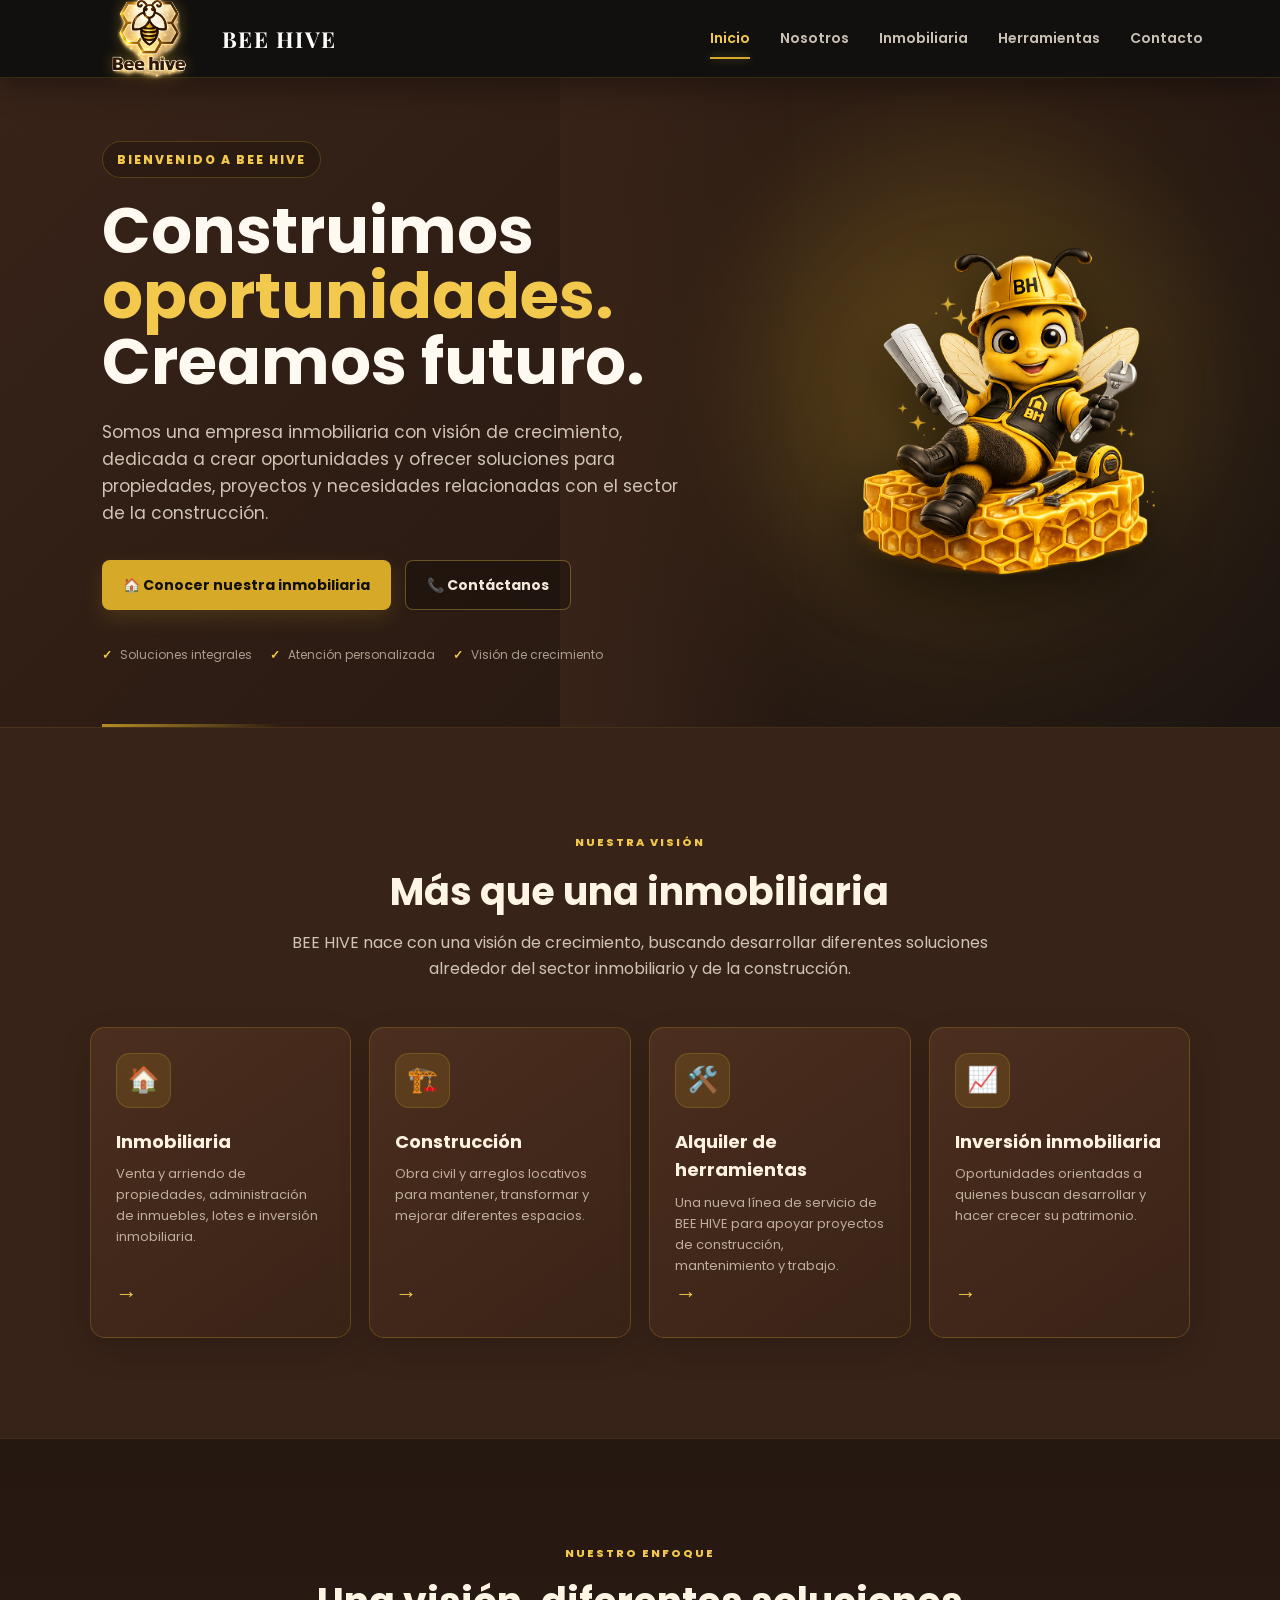
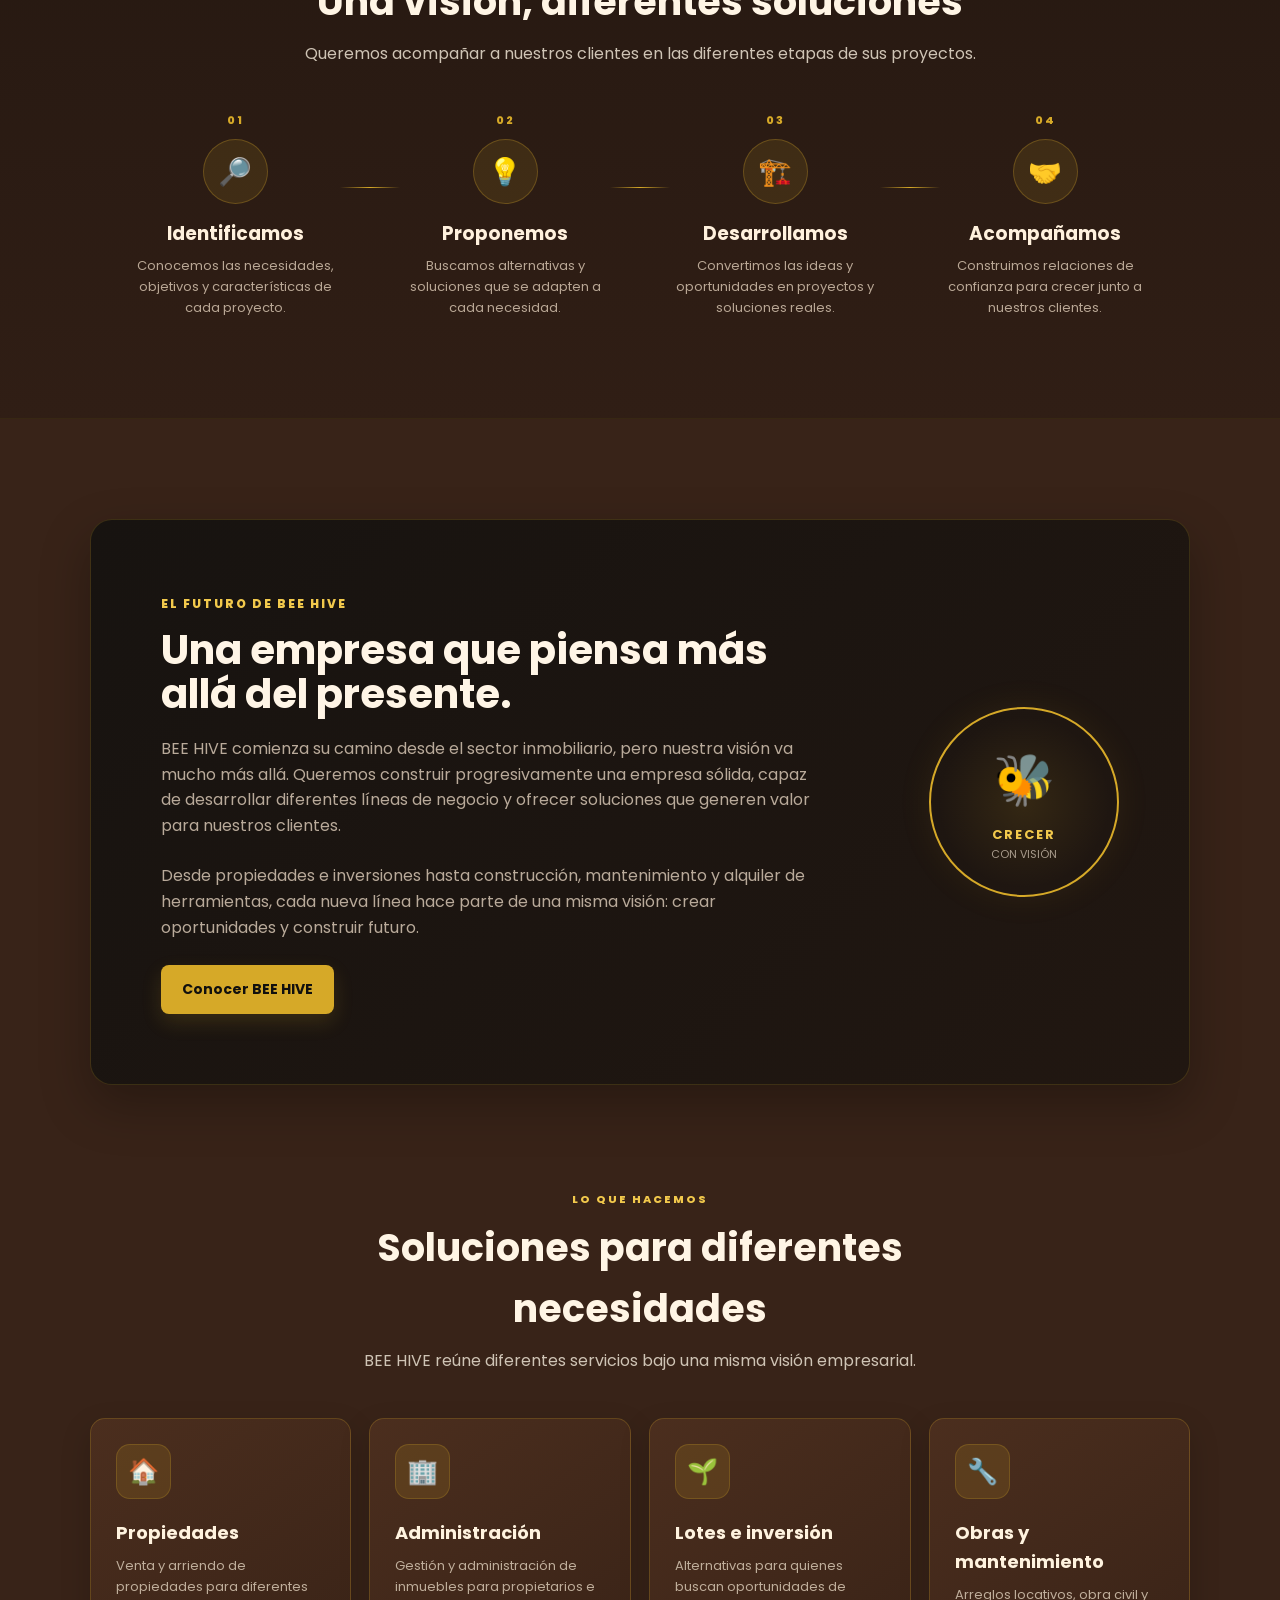
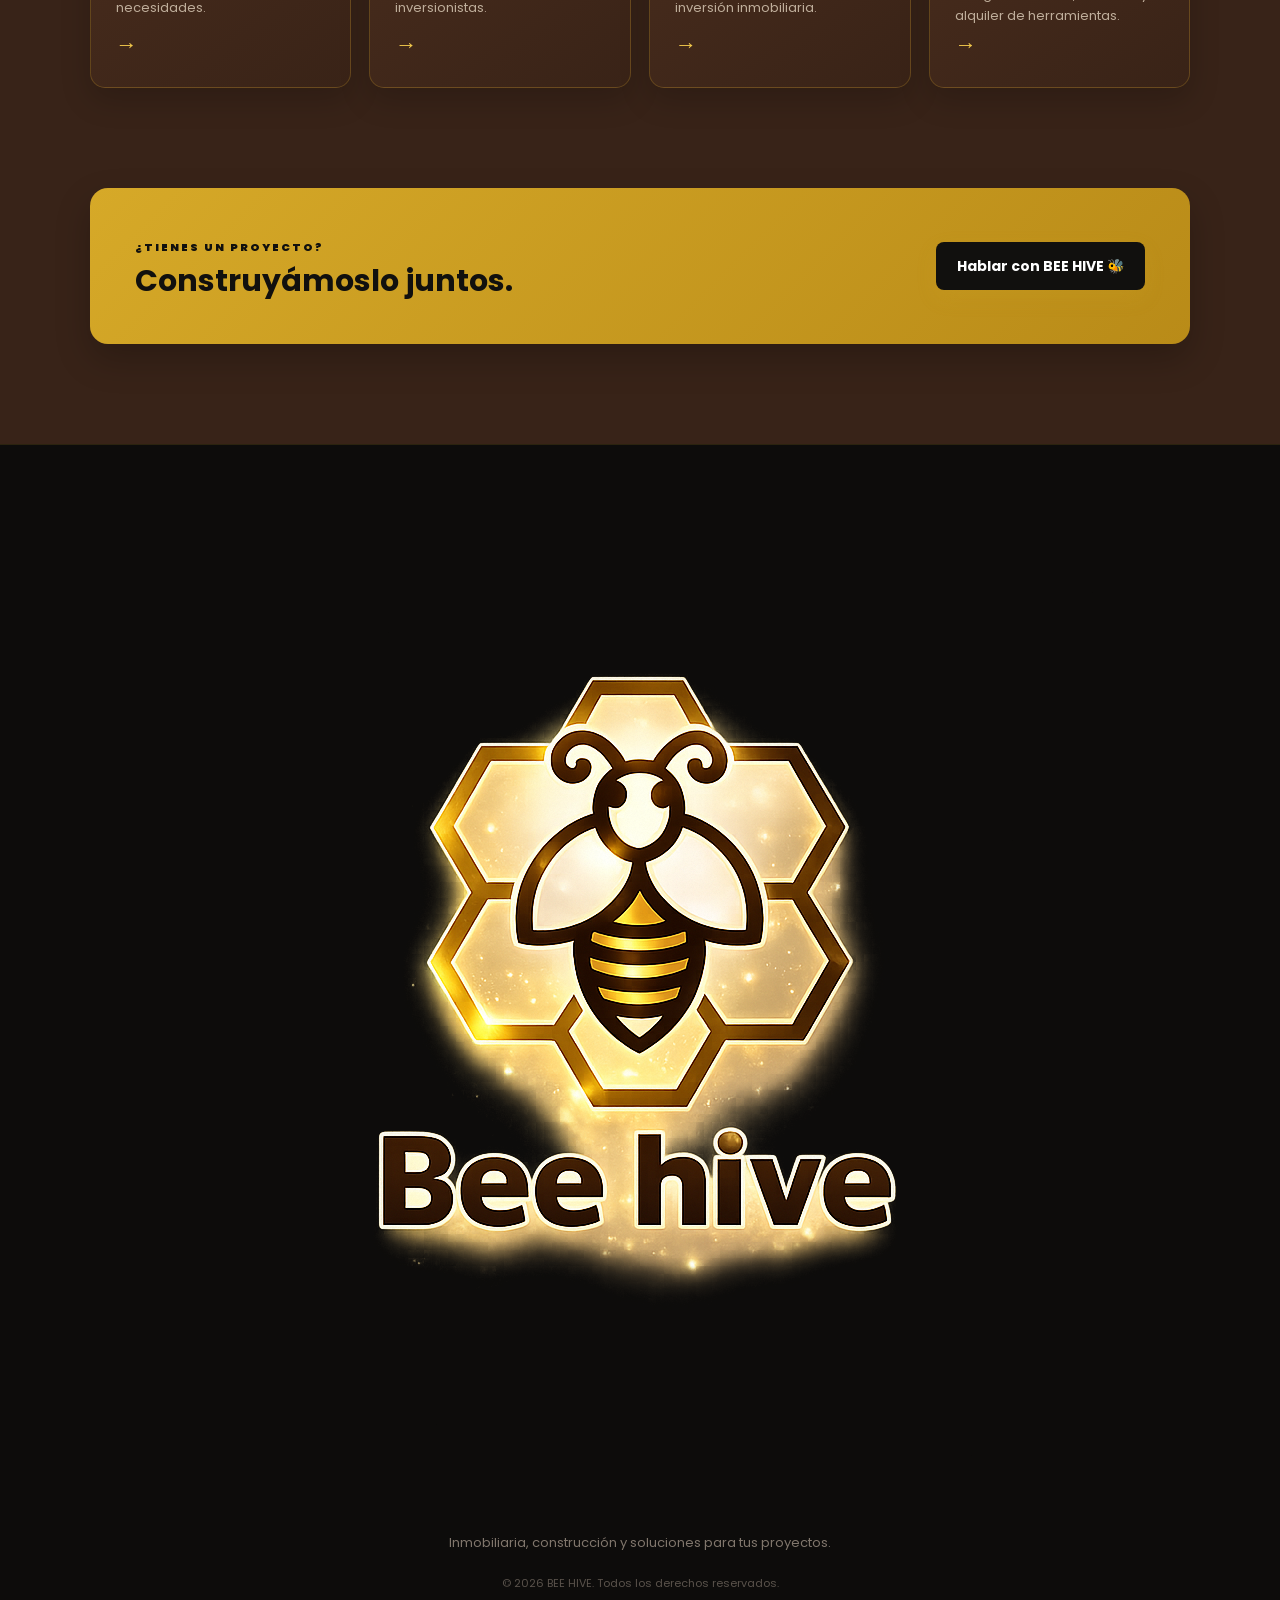
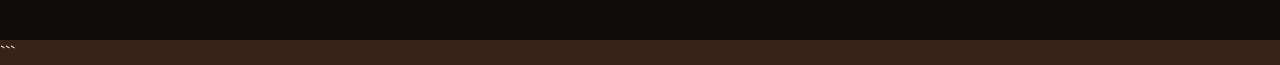
==== index.html @ 03b959b0 "3x" ====
<!DOCTYPE html>

<html lang="es">

<head>
    <meta charset="UTF-8">
    <meta name="viewport" content="width=device-width, initial-scale=1.0">


<title>BEE HIVE | Inmobiliaria, Construcción y Soluciones</title>

<link rel="stylesheet" href="css/style.css">

<link rel="preconnect" href="https://fonts.googleapis.com">
<link rel="preconnect" href="https://fonts.gstatic.com" crossorigin>

<link
    href="https://fonts.googleapis.com/css2?family=Playfair+Display:wght@600;700&family=Poppins:wght@400;500;600;700;800&display=swap"
    rel="stylesheet">

</head>

<body>

<!-- =====================================================
     HEADER
====================================================== -->

<header class="header">

    <a href="index.html" class="logo">

        <img
            src="assets/images/bee-hive-logo.png"
            alt="BEE HIVE"
            class="logo-image">

        <div>
            <h1>BEE HIVE</h1>
        </div>

    </a>


    <nav class="nav">

        <a href="index.html" class="active">
            Inicio
        </a>

        <a href="pages/nosotros.html">
            Nosotros
        </a>

        <a href="pages/inmobiliaria.html">
            Inmobiliaria
        </a>

        <a href="pages/herramientas.html">
            Herramientas
        </a>

        <a href="pages/contacto.html">
            Contacto
        </a>

    </nav>


    <button class="menu-btn" id="menuBtn">
        ☰
    </button>

</header>


<main>


    <!-- =====================================================
         HERO
    ====================================================== -->

    <section class="hero-home">

        <div class="hero-home-content">

            <span class="hero-welcome">
                BIENVENIDO A BEE HIVE
            </span>


            <h2>
                Construimos
                <span>oportunidades.</span>
                Creamos futuro.
            </h2>


            <p>
                Somos una empresa inmobiliaria con visión de crecimiento,
                dedicada a crear oportunidades y ofrecer soluciones
                para propiedades, proyectos y necesidades relacionadas
                con el sector de la construcción.
            </p>


            <div class="hero-buttons">

                <a
                    href="pages/inmobiliaria.html"
                    class="btn btn-primary">

                    🏠 Conocer nuestra inmobiliaria

                </a>


                <a
                    href="pages/contacto.html"
                    class="btn btn-secondary">

                    📞 Contáctanos

                </a>

            </div>


            <div class="hero-trust">

                <div>
                    <strong>✓</strong>
                    Soluciones integrales
                </div>

                <div>
                    <strong>✓</strong>
                    Atención personalizada
                </div>

                <div>
                    <strong>✓</strong>
                    Visión de crecimiento
                </div>

            </div>

        </div>


        <!-- ABEJA -->

        <div class="hero-bee">

            <div class="bee-glow"></div>

            <img
                src="assets/images/bee-home.png"
                alt="Abeja representativa de BEE HIVE">

        </div>

    </section>



    <!-- =====================================================
         MÁS QUE UNA INMOBILIARIA
    ====================================================== -->

    <section class="quick-access">

        <div class="section-title">

            <span>NUESTRA VISIÓN</span>

            <h2>
                Más que una inmobiliaria
            </h2>

            <p>
                BEE HIVE nace con una visión de crecimiento,
                buscando desarrollar diferentes soluciones
                alrededor del sector inmobiliario y de la construcción.
            </p>

        </div>


        <div class="quick-grid">


            <!-- INMOBILIARIA -->

            <a
                href="pages/inmobiliaria.html"
                class="quick-card">

                <div class="quick-icon">
                    🏠
                </div>

                <div>

                    <h3>
                        Inmobiliaria
                    </h3>

                    <p>
                        Venta y arriendo de propiedades,
                        administración de inmuebles, lotes
                        e inversión inmobiliaria.
                    </p>

                </div>

                <span class="quick-arrow">
                    →
                </span>

            </a>


            <!-- CONSTRUCCIÓN -->

            <a
                href="pages/construccion.html"
                class="quick-card">

                <div class="quick-icon">
                    🏗️
                </div>

                <div>

                    <h3>
                        Construcción
                    </h3>

                    <p>
                        Obra civil y arreglos locativos
                        para mantener, transformar y mejorar
                        diferentes espacios.
                    </p>

                </div>

                <span class="quick-arrow">
                    →
                </span>

            </a>


            <!-- HERRAMIENTAS -->

            <a
                href="pages/herramientas.html"
                class="quick-card">

                <div class="quick-icon">
                    🛠️
                </div>

                <div>

                    <h3>
                        Alquiler de herramientas
                    </h3>

                    <p>
                        Una nueva línea de servicio de BEE HIVE
                        para apoyar proyectos de construcción,
                        mantenimiento y trabajo.
                    </p>

                </div>

                <span class="quick-arrow">
                    →
                </span>

            </a>


            <!-- INVERSIÓN -->

            <a
                href="pages/inversion.html"
                class="quick-card">

                <div class="quick-icon">
                    📈
                </div>

                <div>

                    <h3>
                        Inversión inmobiliaria
                    </h3>

                    <p>
                        Oportunidades orientadas a quienes
                        buscan desarrollar y hacer crecer
                        su patrimonio.
                    </p>

                </div>

                <span class="quick-arrow">
                    →
                </span>

            </a>

        </div>

    </section>



    <!-- =====================================================
         CÓMO TRABAJAMOS
    ====================================================== -->

    <section class="how-section">

        <div class="section-title">

            <span>NUESTRO ENFOQUE</span>

            <h2>
                Una visión, diferentes soluciones
            </h2>

            <p>
                Queremos acompañar a nuestros clientes
                en las diferentes etapas de sus proyectos.
            </p>

        </div>


        <div class="steps">


            <div class="step">

                <div class="step-number">
                    01
                </div>

                <div class="step-icon">
                    🔎
                </div>

                <h3>
                    Identificamos
                </h3>

                <p>
                    Conocemos las necesidades,
                    objetivos y características
                    de cada proyecto.
                </p>

            </div>


            <div class="step-line"></div>


            <div class="step">

                <div class="step-number">
                    02
                </div>

                <div class="step-icon">
                    💡
                </div>

                <h3>
                    Proponemos
                </h3>

                <p>
                    Buscamos alternativas y soluciones
                    que se adapten a cada necesidad.
                </p>

            </div>


            <div class="step-line"></div>


            <div class="step">

                <div class="step-number">
                    03
                </div>

                <div class="step-icon">
                    🏗️
                </div>

                <h3>
                    Desarrollamos
                </h3>

                <p>
                    Convertimos las ideas y oportunidades
                    en proyectos y soluciones reales.
                </p>

            </div>


            <div class="step-line"></div>


            <div class="step">

                <div class="step-number">
                    04
                </div>

                <div class="step-icon">
                    🤝
                </div>

                <h3>
                    Acompañamos
                </h3>

                <p>
                    Construimos relaciones de confianza
                    para crecer junto a nuestros clientes.
                </p>

            </div>

        </div>

    </section>



    <!-- =====================================================
         INFORMACIÓN / VISIÓN
    ====================================================== -->

    <section
        class="info-section"
        id="informacion">

        <div class="info-content">

            <span>
                EL FUTURO DE BEE HIVE
            </span>

            <h2>
                Una empresa que piensa
                más allá del presente.
            </h2>

            <p>
                BEE HIVE comienza su camino desde el sector
                inmobiliario, pero nuestra visión va mucho más
                allá. Queremos construir progresivamente una
                empresa sólida, capaz de desarrollar diferentes
                líneas de negocio y ofrecer soluciones que
                generen valor para nuestros clientes.
            </p>

            <p>
                Desde propiedades e inversiones hasta construcción,
                mantenimiento y alquiler de herramientas,
                cada nueva línea hace parte de una misma visión:
                crear oportunidades y construir futuro.
            </p>


            <a
                href="pages/nosotros.html"
                class="btn btn-primary">

                Conocer BEE HIVE

            </a>

        </div>


        <div class="info-badge">

            <div class="honeycomb">
                🐝
            </div>

            <strong>
                CRECER
            </strong>

            <span>
                CON VISIÓN
            </span>

        </div>

    </section>



    <!-- =====================================================
         SERVICIOS
    ====================================================== -->

    <section class="quick-access">

        <div class="section-title">

            <span>LO QUE HACEMOS</span>

            <h2>
                Soluciones para diferentes necesidades
            </h2>

            <p>
                BEE HIVE reúne diferentes servicios
                bajo una misma visión empresarial.
            </p>

        </div>


        <div class="quick-grid">


            <div class="quick-card">

                <div class="quick-icon">
                    🏠
                </div>

                <div>

                    <h3>
                        Propiedades
                    </h3>

                    <p>
                        Venta y arriendo de propiedades
                        para diferentes necesidades.
                    </p>

                </div>

                <span class="quick-arrow">
                    →
                </span>

            </div>


            <div class="quick-card">

                <div class="quick-icon">
                    🏢
                </div>

                <div>

                    <h3>
                        Administración
                    </h3>

                    <p>
                        Gestión y administración de inmuebles
                        para propietarios e inversionistas.
                    </p>

                </div>

                <span class="quick-arrow">
                    →
                </span>

            </div>


            <div class="quick-card">

                <div class="quick-icon">
                    🌱
                </div>

                <div>

                    <h3>
                        Lotes e inversión
                    </h3>

                    <p>
                        Alternativas para quienes buscan
                        oportunidades de inversión inmobiliaria.
                    </p>

                </div>

                <span class="quick-arrow">
                    →
                </span>

            </div>


            <div class="quick-card">

                <div class="quick-icon">
                    🔧
                </div>

                <div>

                    <h3>
                        Obras y mantenimiento
                    </h3>

                    <p>
                        Arreglos locativos, obra civil
                        y alquiler de herramientas.
                    </p>

                </div>

                <span class="quick-arrow">
                    →
                </span>

            </div>

        </div>

    </section>



    <!-- =====================================================
         CTA FINAL
    ====================================================== -->

    <section class="final-cta">

        <div>

            <span>
                ¿TIENES UN PROYECTO?
            </span>

            <h2>
                Construyámoslo juntos.
            </h2>

        </div>


        <a
            href="pages/contacto.html"
            class="btn btn-primary">

            Hablar con BEE HIVE 🐝

        </a>

    </section>

</main>



<!-- =====================================================
     FOOTER
====================================================== -->

<footer class="footer">

    <div class="footer-logo">

        <a href="index.html">

            <img
                src="assets/images/bee-hive-logo.png"
                alt="BEE HIVE"
                class="logo-image">

        </a>

    </div>


    <p>
        Inmobiliaria, construcción y soluciones
        para tus proyectos.
    </p>


    <span>
        © 2026 BEE HIVE. Todos los derechos reservados.
    </span>

</footer>


<!-- =====================================================
     JAVASCRIPT
====================================================== -->

<script src="assets/js/script.js"></script>
```

</body>

</html>
---- css/style.css ----
/* =========================================================
   BEE HIVE
   HOME PRINCIPAL
   NEGRO + DORADO + CAFÉ
========================================================= */


/* =========================================================
   VARIABLES
========================================================= */

:root {
    --negro: #11100e;
    --negro-suave: #1a1714;

    --cafe-fondo: #382318;
    --cafe: #472c1d;
    --cafe-claro: #5a3925;
    --cafe-suave: #68452d;

    --dorado: #d6a928;
    --dorado-brillante: #f2c94c;
    --dorado-suave: #b98b18;

    --texto: #f6f1e7;
    --texto-suave: #cfc4b5;

    --borde: rgba(214, 169, 40, 0.25);
}


/* =========================================================
   RESET
========================================================= */

* {
    margin: 0;
    padding: 0;
    box-sizing: border-box;
}

html {
    scroll-behavior: smooth;
}

body {
    font-family: 'Poppins', sans-serif;
    background: var(--cafe-fondo);
    color: var(--texto);
    line-height: 1.6;
}

a {
    text-decoration: none;
    color: inherit;
}

button {
    font-family: inherit;
}


/* =========================================================
   HEADER
========================================================= */

.header {
    height: 78px;
    padding: 0 6%;

    background: var(--negro);

    display: flex;
    align-items: center;
    justify-content: space-between;

    position: sticky;
    top: 0;
    z-index: 1000;

    border-bottom: 1px solid rgba(214, 169, 40, 0.18);

    box-shadow:
        0 8px 30px rgba(0, 0, 0, 0.35);
}
/* =========================================================
   LOGO HEADER
========================================================= */

.logo {
    display: flex;
    align-items: center;
    text-decoration: none;
}

.logo img {
    width: 145px;
    height: auto;
    display: block;
    object-fit: contain;

    filter: drop-shadow(0 0 7px rgba(214, 169, 40, 0.35));

    transition:
        transform 0.3s ease,
        filter 0.3s ease;
}

.logo:hover img {
    transform: scale(1.04);

    filter: drop-shadow(0 0 13px rgba(242, 201, 76, 0.65));
}

.logo h1 {
    font-family: 'Playfair Display', serif;

    font-size: 22px;
    font-weight: 700;

    letter-spacing: 1.5px;

    color: #ffffff;

    line-height: 1;
}


/* =========================================================
   NAVEGACIÓN
========================================================= */

.nav {
    display: flex;
    gap: 30px;
}

.nav a {
    position: relative;

    color: #c9c0b5;

    font-size: 14px;
    font-weight: 600;

    transition: color 0.25s ease;
}

.nav a:hover,
.nav a.active {
    color: var(--dorado-brillante);
}

.nav a.active::after {
    content: "";

    position: absolute;

    left: 0;
    bottom: -9px;

    width: 100%;
    height: 2px;

    background: var(--dorado);

    box-shadow:
        0 0 8px rgba(242, 201, 76, 0.4);
}


/* =========================================================
   BOTÓN MENÚ
========================================================= */

.menu-btn {
    display: none;

    background: none;
    border: none;

    color: white;

    font-size: 28px;

    cursor: pointer;
}
    /* =========================================================
   HERO
========================================================= */

    .hero-home {
        min-height: 650px;

        position: relative;

        display: flex;
        align-items: center;

        overflow: hidden;

        padding-left: 8%;

        background:
            radial-gradient(circle at 75% 45%,
                rgba(214, 169, 40, 0.20),
                transparent 28%),
            linear-gradient(135deg,
                #382318 0%,
                #2b1b13 55%,
                #1c1511 100%);

        border-bottom:
            1px solid rgba(214, 169, 40, 0.12);
    }


    /* TEXTURA */

    .hero-home::before {
        content: "";

        position: absolute;
        inset: 0;

        background-image:
            radial-gradient(rgba(214, 169, 40, 0.10) 1px,
                transparent 1px);

        background-size: 35px 35px;

        opacity: 0.15;

        pointer-events: none;
    }


    /* CONTENIDO */

    .hero-home-content {
        width: 50%;
        max-width: 650px;

        position: relative;

        z-index: 10;
    }


    /* ETIQUETA */

    .hero-welcome {
        display: inline-block;

        margin-bottom: 20px;
        padding: 8px 14px;

        color: var(--dorado-brillante);

        font-size: 12px;
        font-weight: 800;

        letter-spacing: 2px;

        border:
            1px solid var(--borde);

        border-radius: 30px;

        background:
            rgba(0, 0, 0, 0.18);
    }


    /* TÍTULO */

    .hero-home h2 {
        margin-bottom: 25px;

        color: #fffaf1;

        font-size: clamp(42px, 5vw, 68px);

        line-height: 1.02;
    }

    .hero-home h2 span {
        color: var(--dorado-brillante);
    }


    /* TEXTO */

    .hero-home p {
        max-width: 580px;

        margin-bottom: 32px;

        color: var(--texto-suave);

        font-size: 17px;
    }


    /* =========================================================
   BOTONES
========================================================= */

    .hero-buttons {
        display: flex;
        flex-wrap: wrap;

        gap: 14px;
    }

    .btn {
        display: inline-flex;
        align-items: center;
        justify-content: center;

        padding: 13px 21px;

        border-radius: 8px;

        font-size: 14px;
        font-weight: 700;

        transition:
            transform 0.25s ease,
            background 0.25s ease,
            border-color 0.25s ease,
            color 0.25s ease;
    }

    .btn-primary {
        background: var(--dorado);
        color: var(--negro);

        box-shadow:
            0 8px 20px rgba(214, 169, 40, 0.16);
    }

    .btn-primary:hover {
        background: var(--dorado-brillante);

        transform: translateY(-3px);

        box-shadow:
            0 12px 28px rgba(214, 169, 40, 0.25);
    }

    .btn-secondary {
        background:
            rgba(0, 0, 0, 0.25);

        border:
            1px solid rgba(242, 201, 76, 0.35);

        color: #f4eadb;
    }

    .btn-secondary:hover {
        background:
            rgba(0, 0, 0, 0.40);

        border-color:
            var(--dorado-brillante);

        color:
            var(--dorado-brillante);
    }


    /* =========================================================
   CONFIANZA
========================================================= */

    .hero-trust {
        display: flex;
        flex-wrap: wrap;

        gap: 18px;

        margin-top: 35px;

        color: #aa9d8e;

        font-size: 12px;
    }

    .hero-trust strong {
        margin-right: 5px;

        color:
            var(--dorado-brillante);
    }


    /* =========================================================
   🐝 ABEJA DEL HERO
========================================================= */

    .hero-bee {
        position: absolute;

        top: 0;
        right: -2%;

        width: 52%;
        height: 100%;

        display: flex;
        align-items: center;
        justify-content: center;

        overflow: visible;

        z-index: 2;
    }


    /* BRILLO */

    .bee-glow {
        position: absolute;

        width: 480px;
        height: 480px;

        border-radius: 50%;

        background:
            var(--dorado);

        opacity: 0.12;

        filter:
            blur(110px);

        z-index: 0;
    }


    /* =========================================================
   🐝 IMAGEN DE LA ABEJA
========================================================= */

    .hero-bee img {

        width: 780px;

        max-width: 90%;
        height: auto;

        display: block;

        object-fit: contain;

        position: relative;

        z-index: 2;

        transform:
            translate(5%, 3%);

        filter:
            drop-shadow(0 25px 30px rgba(0, 0, 0, 0.55));

        animation:
            beeFloat 5s ease-in-out infinite;

        will-change:
            transform;
    }


    /* =========================================================
   🌊 MOVIMIENTO FLUIDO
========================================================= */

    @keyframes beeFloat {

        0% {
            transform:
                translate(5%, 3%);
        }

        50% {
            transform:
                translate(5%, 0%);
        }

        100% {
            transform:
                translate(5%, 3%);
        }
    }


    /* HOVER */

    .hero-bee:hover img {
        filter:
            drop-shadow(0 30px 38px rgba(0, 0, 0, 0.65));
    }


    /* =========================================================
   INTEGRACIÓN DEL PANAL
========================================================= */

    .hero-bee::after {
        content: "";

        position: absolute;

        top: 0;
        left: -12%;

        width: 35%;
        height: 100%;

        background:
            linear-gradient(90deg,
                #382318 0%,
                rgba(56, 35, 24, 0.75) 35%,
                rgba(56, 35, 24, 0) 100%);

        z-index: 3;

        pointer-events: none;
    }


    /* =========================================================
   LÍNEA DORADA DEL HERO
========================================================= */

    .hero-home::after {
        content: "";

        position: absolute;

        left: 8%;
        bottom: 0;

        width: 180px;
        height: 3px;

        background:
            linear-gradient(90deg,
                var(--dorado),
                transparent);

        opacity: 0.8;

        z-index: 10;
    }


    /* =========================================================
   SECCIONES GENERALES
========================================================= */

    .section-title {
        max-width: 700px;

        margin:
            0 auto 45px;

        text-align: center;
    }

    .section-title span {
        color:
            var(--dorado-brillante);

        font-size: 11px;
        font-weight: 800;

        letter-spacing: 2px;
    }

    .section-title h2 {
        margin: 8px 0;

        color: #fff5e5;

        font-size: 38px;
    }

    .section-title p {
        color:
            var(--texto-suave);
    }


    /* =========================================================
   ACCESOS RÁPIDOS
========================================================= */

    .quick-access {
        width: 86%;
        max-width: 1250px;

        margin: 100px auto;
    }

    .quick-grid {
        display: grid;

        grid-template-columns:
            repeat(4, 1fr);

        gap: 18px;
    }


    /* TARJETAS */

    .quick-card {
        min-height: 230px;

        padding: 25px;

        display: flex;
        flex-direction: column;

        position: relative;

        background:
            linear-gradient(145deg,
                #4b2e1e,
                #392317);

        border:
            1px solid var(--borde);

        border-radius: 15px;

        box-shadow:
            0 12px 30px rgba(0, 0, 0, 0.18);

        transition:
            transform 0.3s ease,
            border-color 0.3s ease,
            box-shadow 0.3s ease;
    }

    .quick-card:hover {
        transform:
            translateY(-7px);

        border-color:
            var(--dorado);

        box-shadow:
            0 18px 38px rgba(0, 0, 0, 0.28);
    }


    /* ICONO */

    .quick-icon {
        width: 55px;
        height: 55px;

        margin-bottom: 20px;

        display: flex;
        align-items: center;
        justify-content: center;

        border-radius: 14px;

        background:
            rgba(214, 169, 40, 0.14);

        border:
            1px solid rgba(214, 169, 40, 0.22);

        font-size: 25px;
    }

    .quick-card h3 {
        margin-bottom: 8px;

        color: #fff3df;

        font-size: 18px;
    }

    .quick-card p {
        color: #bfae9b;

        font-size: 13px;
    }

    .quick-arrow {
        margin-top: auto;

        color:
            var(--dorado-brillante);

        font-size: 22px;
    }


    /* =========================================================
   CÓMO FUNCIONA
========================================================= */

    .how-section {
        padding: 100px 7%;

        background:
            linear-gradient(180deg,
                #251811,
                #301e15);

        border-top:
            1px solid rgba(214, 169, 40, 0.10);

        border-bottom:
            1px solid rgba(214, 169, 40, 0.10);
    }

    .steps {
        max-width: 1100px;

        margin: auto;

        display: flex;

        align-items: center;
        justify-content: center;
    }

    .step {
        width: 210px;

        text-align: center;
    }

    .step-number {
        margin-bottom: 10px;

        color:
            var(--dorado);

        font-size: 11px;
        font-weight: 800;

        letter-spacing: 2px;
    }

    .step-icon {
        width: 65px;
        height: 65px;

        margin:
            0 auto 15px;

        display: flex;
        align-items: center;
        justify-content: center;

        border-radius: 50%;

        background:
            rgba(214, 169, 40, 0.12);

        border:
            1px solid rgba(214, 169, 40, 0.28);

        font-size: 27px;
    }

    .step h3 {
        margin-bottom: 7px;

        color: #fff1dd;
    }

    .step p {
        color: #b9a795;

        font-size: 13px;
    }

    .step-line {
        width: 60px;
        height: 1px;

        margin-bottom: 55px;

        background:
            linear-gradient(90deg,
                transparent,
                var(--dorado),
                transparent);
    }


    /* =========================================================
   INFORMACIÓN
========================================================= */

    .info-section {
        width: 86%;
        max-width: 1250px;

        margin: 100px auto;

        padding: 70px;

        display: flex;
        align-items: center;
        justify-content: space-between;

        gap: 50px;

        color: white;

        background:
            linear-gradient(135deg,
                #171310,
                #211711);

        border:
            1px solid rgba(214, 169, 40, 0.18);

        border-radius: 22px;

        box-shadow:
            0 20px 50px rgba(0, 0, 0, 0.28);
    }

    .info-content {
        max-width: 650px;
    }

    .info-content>span {
        color:
            var(--dorado-brillante);

        font-size: 12px;
        font-weight: 800;

        letter-spacing: 2px;
    }

    .info-content h2 {
        margin: 12px 0 20px;

        color: #fff5e6;

        font-size: 40px;

        line-height: 1.1;
    }

    .info-content p {
        margin-bottom: 25px;

        color: #b9aa9a;
    }


    /* CÍRCULO */

    .info-badge {
        min-width: 190px;
        width: 190px;
        height: 190px;

        display: flex;
        flex-direction: column;
        align-items: center;
        justify-content: center;

        text-align: center;

        border:
            2px solid var(--dorado);

        border-radius: 50%;

        background:
            radial-gradient(circle,
                rgba(214, 169, 40, 0.12),
                transparent 65%);

        box-shadow:
            0 0 35px rgba(214, 169, 40, 0.08);
    }

    .honeycomb {
        margin-bottom: 5px;

        font-size: 50px;
    }

    .info-badge strong {
        color:
            var(--dorado-brillante);

        font-size: 13px;

        letter-spacing: 2px;
    }

    .info-badge span {
        color: #a89b8c;

        font-size: 11px;
    }


    /* =========================================================
   CTA FINAL
========================================================= */

    .final-cta {
        width: 86%;
        max-width: 1250px;

        margin:
            0 auto 100px;

        padding: 45px;

        display: flex;
        align-items: center;
        justify-content: space-between;

        gap: 30px;

        color: var(--negro);

        background:
            linear-gradient(135deg,
                #d6a928,
                #b98b18);

        border-radius: 18px;

        box-shadow:
            0 15px 35px rgba(0, 0, 0, 0.22);
    }

    .final-cta>div span {
        font-size: 11px;
        font-weight: 900;

        letter-spacing: 2px;
    }

    .final-cta h2 {
        margin-top: 6px;

        font-size: 30px;

        line-height: 1.15;
    }

    .final-cta .btn-primary {
        background:
            var(--negro);

        color: white;
    }

    .final-cta .btn-primary:hover {
        background:
            #25211d;
    }


    /* =========================================================
   FOOTER
========================================================= */

    .footer {
        padding: 45px 8%;

        text-align: center;

        background:
            #0d0c0b;

        color: #80766c;

        border-top:
            1px solid rgba(214, 169, 40, 0.15);
    }

    .footer-logo {
        margin-bottom: 10px;

        color: white;

        font-size: 19px;
    }

    .footer-logo span {
        margin-left: 5px;

        color:
            var(--dorado-brillante);

        font-size: 10px;

        letter-spacing: 3px;
    }

    .footer p {
        margin-bottom: 15px;

        font-size: 13px;
    }

    .footer>span {
        color: #59524b;

        font-size: 11px;
    }


    /* =========================================================
   TABLET
========================================================= */

    @media (max-width: 1100px) {

        .hero-home {
            padding-left: 6%;
        }

        .hero-home-content {
            width: 55%;
        }

        .hero-bee {
            width: 48%;
            right: 0;
        }

        .hero-bee img {
            width: 380px;
        }
    }


    /* =========================================================
   TABLET PEQUEÑA
========================================================= */

    @media (max-width: 950px) {

        .nav {
            gap: 18px;
        }

        .hero-home-content {
            width: 55%;
        }

        .hero-bee {
            width: 45%;
            right: 0;
        }

        .hero-bee img {
            width: 330px;
        }

        .quick-grid {
            grid-template-columns:
                repeat(2, 1fr);
        }

        .steps {
            flex-wrap: wrap;
            gap: 35px;
        }

        .step-line {
            display: none;
        }
    }


    /* =========================================================
   MÓVIL
========================================================= */

    @media (max-width: 750px) {

        /* HEADER */

        .header {
            padding: 0 5%;
        }

        .menu-btn {
            display: block;
        }

        .nav {
            display: none;

            position: absolute;

            top: 78px;
            left: 0;

            width: 100%;

            padding: 25px;

            flex-direction: column;

            gap: 20px;

            background:
                var(--negro);

            border-bottom:
                1px solid rgba(214, 169, 40, 0.20);
        }

        .nav.show {
            display: flex;
        }


        /* HERO */

        .hero-home {
            min-height: auto;

            padding:
                65px 7% 0;

            flex-direction: column;

            text-align: center;
        }

        .hero-home-content {
            width: 100%;
            max-width: none;
        }

        .hero-home h2 {
            font-size: 43px;
        }

        .hero-home p {
            margin-left: auto;
            margin-right: auto;
        }

        .hero-buttons {
            justify-content: center;
        }

        .hero-trust {
            justify-content: center;
        }


        /* ABEJA */

        .hero-bee {
            position: relative;

            top: auto;
            right: auto;

            width: 100%;
            height: auto;

            margin-top: 25px;

            overflow: hidden;
        }

        .hero-bee img {
            width: 350px;
            max-width: 90%;

            animation:
                beeFloatMobile 5s ease-in-out infinite;
        }

        .hero-bee::after {
            display: none;
        }

        .bee-glow {
            width: 280px;
            height: 280px;
        }


        /* ACCESOS */

        .quick-access {
            width: 90%;

            margin:
                75px auto;
        }

        .quick-grid {
            grid-template-columns: 1fr;
        }


        /* TÍTULOS */

        .section-title h2 {
            font-size: 31px;
        }


        /* INFORMACIÓN */

        .info-section {
            width: 90%;

            padding:
                40px 28px;

            flex-direction: column;

            text-align: center;
        }

        .info-content h2 {
            font-size: 32px;
        }


        /* CTA */

        .final-cta {
            width: 90%;

            padding:
                35px 28px;

            flex-direction: column;

            align-items: flex-start;
        }
    }


    /* =========================================================
   MOVIMIENTO DE ABEJA EN MÓVIL
========================================================= */

    @keyframes beeFloatMobile {

        0% {
            transform:
                translateY(3px);
        }

        50% {
            transform:
                translateY(-4px);
        }

        100% {
            transform:
                translateY(3px);
        }
    }


    /* =========================================================
   MÓVILES PEQUEÑOS
========================================================= */

    @media (max-width: 450px) {

        .hero-home h2 {
            font-size: 36px;
        }

        .hero-home p {
            font-size: 15px;
        }

        .hero-trust {
            flex-direction: column;
            gap: 8px;
        }

        .hero-bee img {
            width: 300px;
        }

        .info-badge {
            min-width: 150px;

            width: 150px;
            height: 150px;
        }

        .final-cta h2 {
            font-size: 26px;
        }
    }
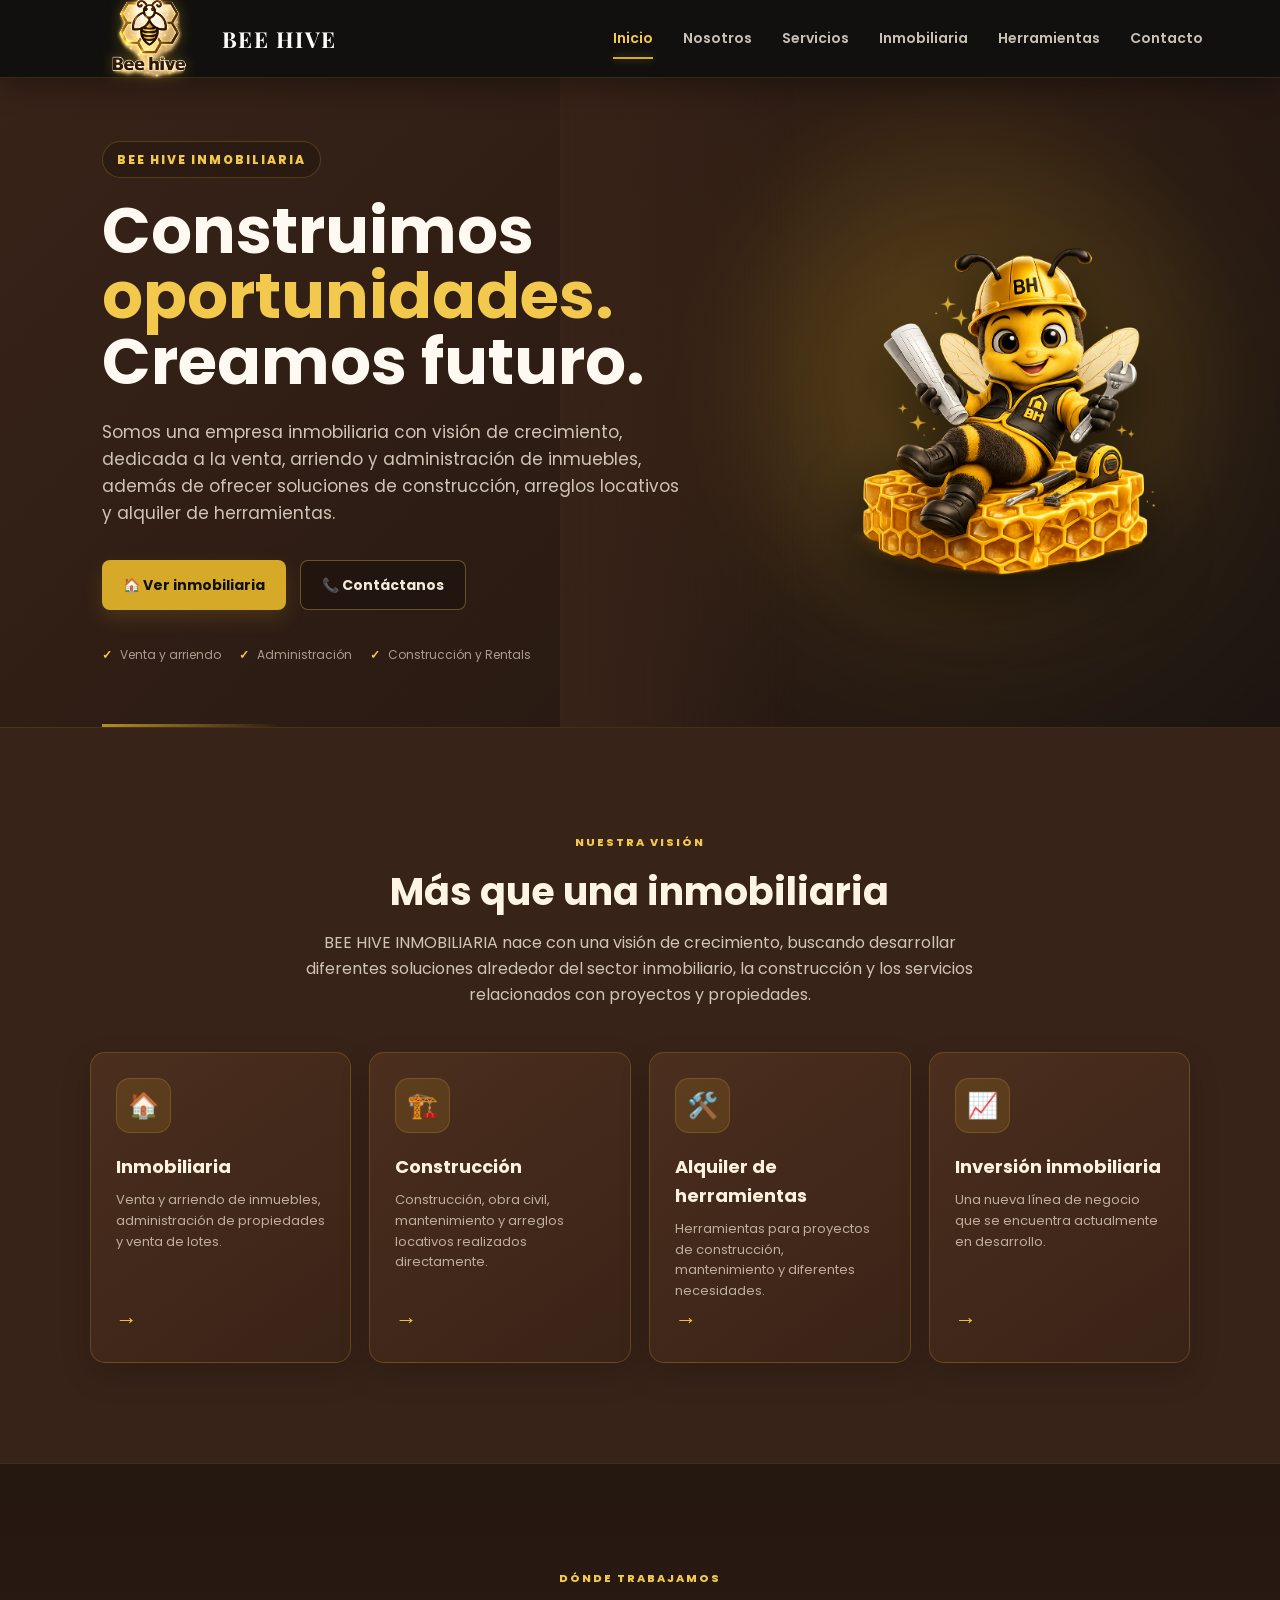
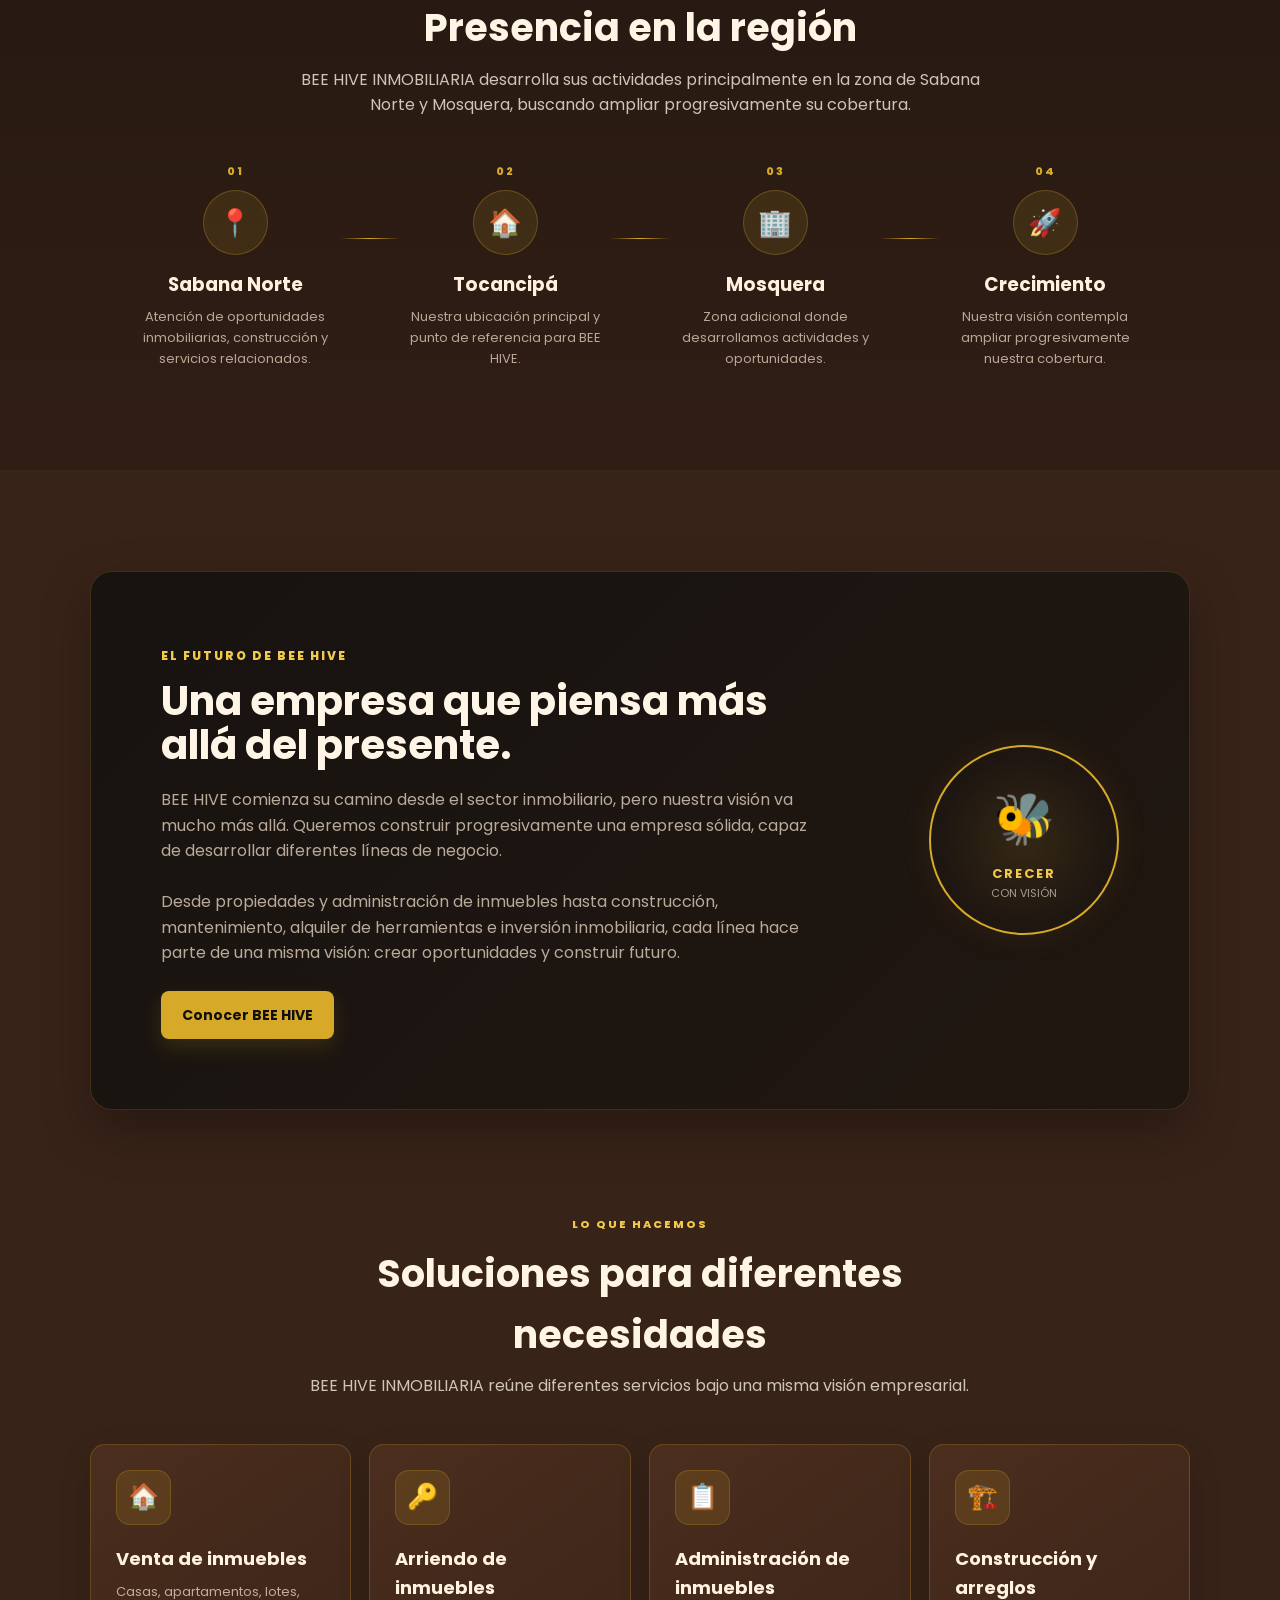
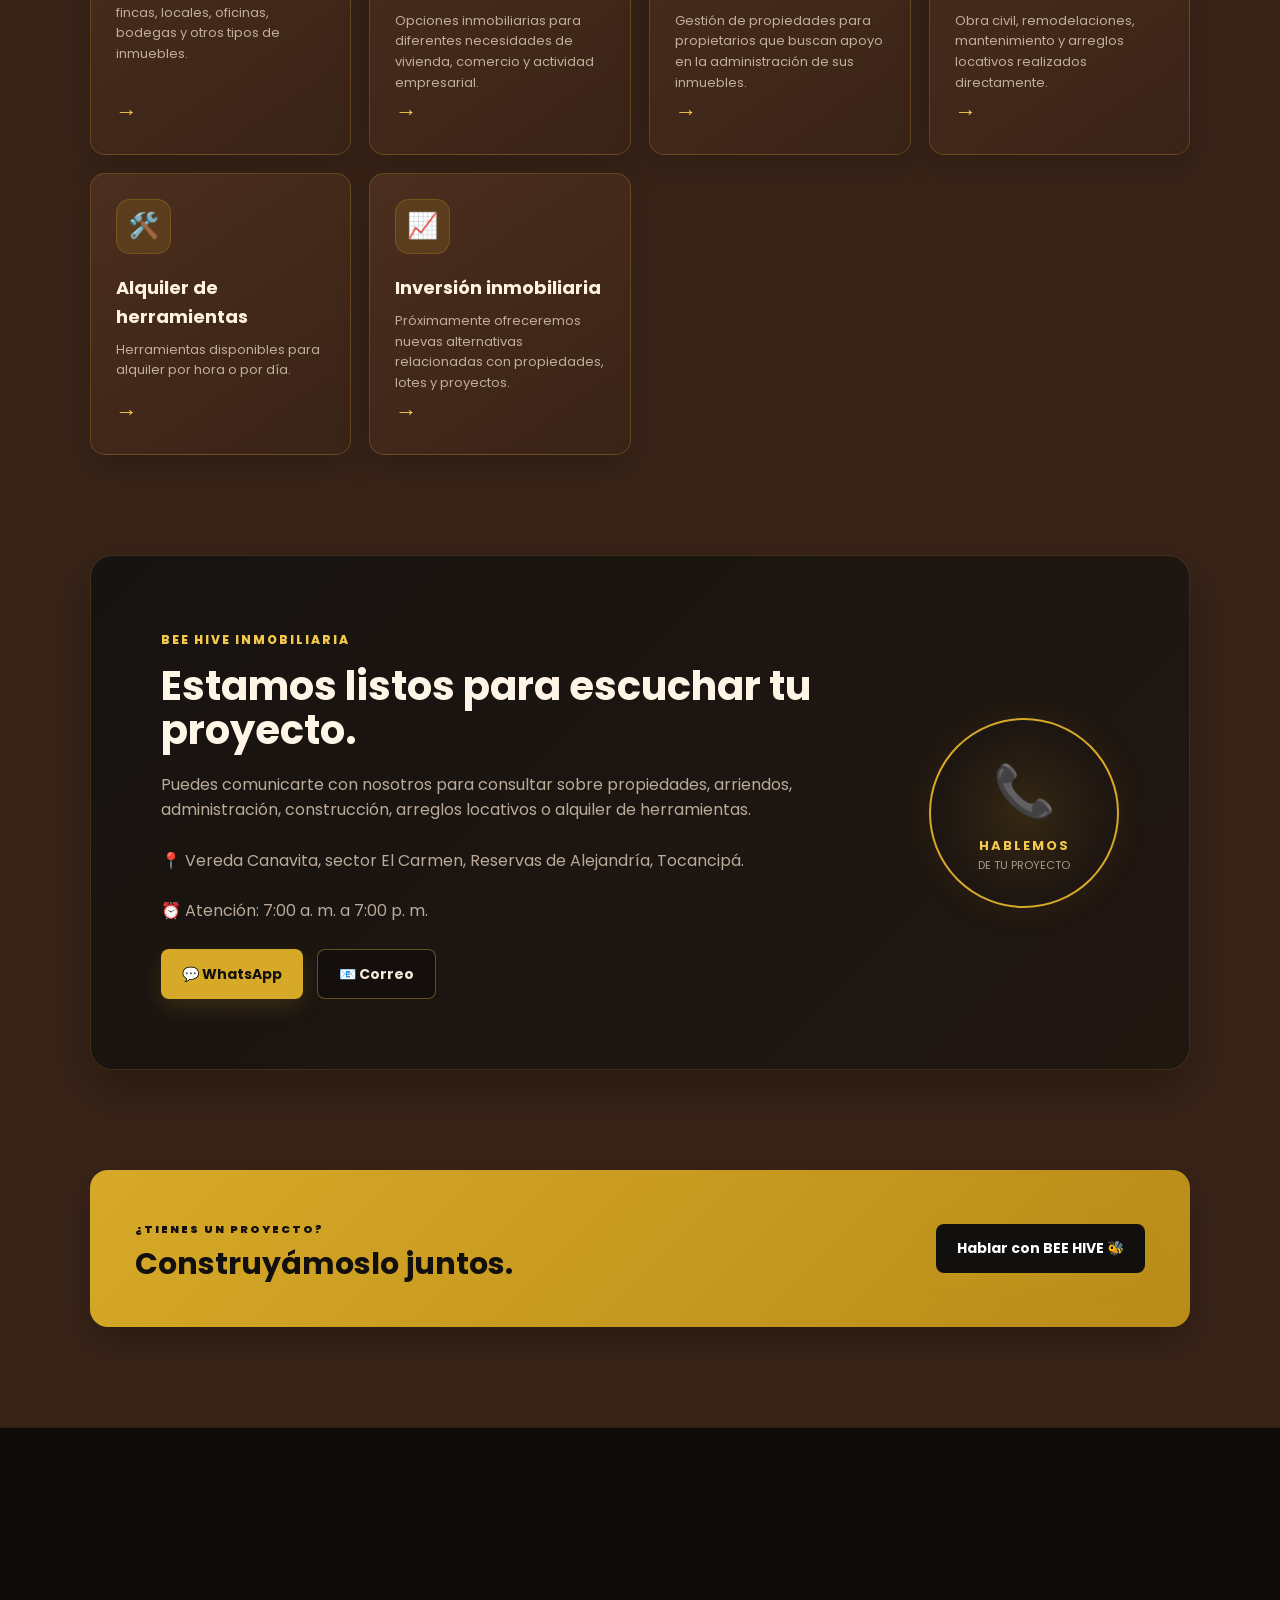
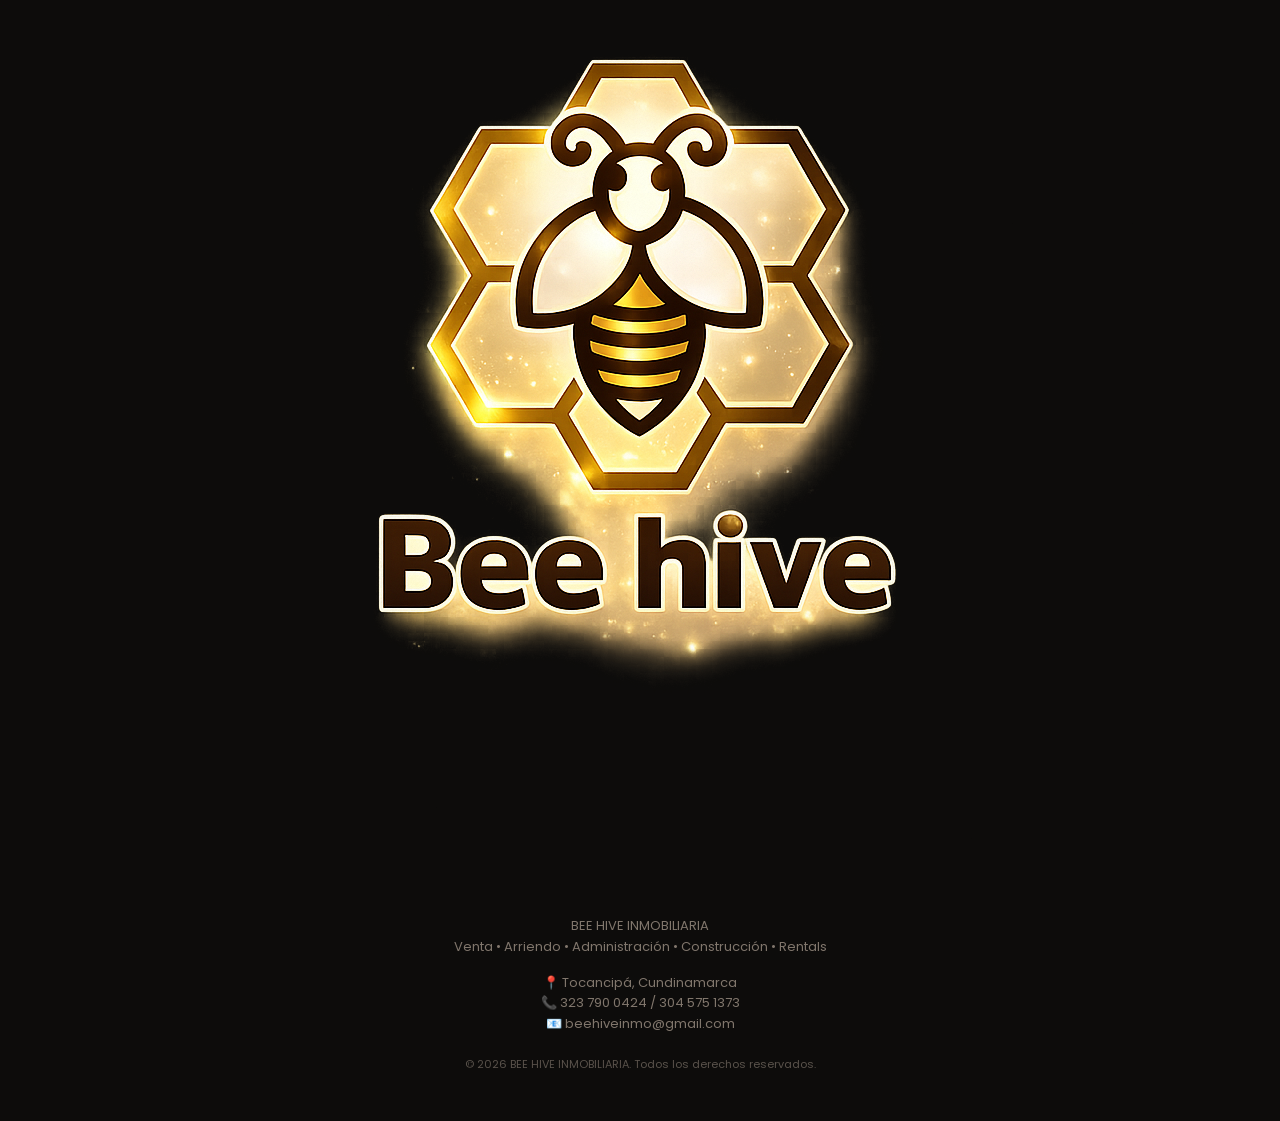
==== commit 66028eda: "v4x" ====
--- a/index.html
+++ b/index.html
@@ -1,26 +1,26 @@
 <!DOCTYPE html>
-
 <html lang="es">
 
 <head>
     <meta charset="UTF-8">
     <meta name="viewport" content="width=device-width, initial-scale=1.0">
 
-
-<title>BEE HIVE | Inmobiliaria, Construcción y Soluciones</title>
-
-<link rel="stylesheet" href="css/style.css">
-
-<link rel="preconnect" href="https://fonts.googleapis.com">
-<link rel="preconnect" href="https://fonts.gstatic.com" crossorigin>
-
-<link
-    href="https://fonts.googleapis.com/css2?family=Playfair+Display:wght@600;700&family=Poppins:wght@400;500;600;700;800&display=swap"
-    rel="stylesheet">
+    <title>BEE HIVE INMOBILIARIA | Propiedades, Construcción y Rentals</title>
+
+    <link rel="stylesheet" href="css/style.css">
+
+    <link rel="preconnect" href="https://fonts.googleapis.com">
+    <link rel="preconnect" href="https://fonts.gstatic.com" crossorigin>
+
+    <link
+        href="https://fonts.googleapis.com/css2?family=Playfair+Display:wght@600;700&family=Poppins:wght@400;500;600;700;800&display=swap"
+        rel="stylesheet">
 
 </head>
 
+
 <body>
+
 
 <!-- =====================================================
      HEADER
@@ -32,7 +32,7 @@
 
         <img
             src="assets/images/bee-hive-logo.png"
-            alt="BEE HIVE"
+            alt="BEE HIVE INMOBILIARIA"
             class="logo-image">
 
         <div>
@@ -52,6 +52,10 @@
             Nosotros
         </a>
 
+        <a href="pages/servicios.html">
+            Servicios
+        </a>
+
         <a href="pages/inmobiliaria.html">
             Inmobiliaria
         </a>
@@ -74,609 +78,777 @@
 </header>
 
 
+
 <main>
 
 
-    <!-- =====================================================
-         HERO
-    ====================================================== -->
-
-    <section class="hero-home">
-
-        <div class="hero-home-content">
-
-            <span class="hero-welcome">
-                BIENVENIDO A BEE HIVE
-            </span>
-
-
-            <h2>
-                Construimos
-                <span>oportunidades.</span>
-                Creamos futuro.
-            </h2>
-
-
-            <p>
-                Somos una empresa inmobiliaria con visión de crecimiento,
-                dedicada a crear oportunidades y ofrecer soluciones
-                para propiedades, proyectos y necesidades relacionadas
-                con el sector de la construcción.
-            </p>
-
-
-            <div class="hero-buttons">
-
-                <a
-                    href="pages/inmobiliaria.html"
-                    class="btn btn-primary">
-
-                    🏠 Conocer nuestra inmobiliaria
-
-                </a>
-
-
-                <a
-                    href="pages/contacto.html"
-                    class="btn btn-secondary">
-
-                    📞 Contáctanos
-
-                </a>
-
-            </div>
-
-
-            <div class="hero-trust">
-
-                <div>
-                    <strong>✓</strong>
-                    Soluciones integrales
-                </div>
-
-                <div>
-                    <strong>✓</strong>
-                    Atención personalizada
-                </div>
-
-                <div>
-                    <strong>✓</strong>
-                    Visión de crecimiento
-                </div>
-
-            </div>
-
-        </div>
-
-
-        <!-- ABEJA -->
-
-        <div class="hero-bee">
-
-            <div class="bee-glow"></div>
-
-            <img
-                src="assets/images/bee-home.png"
-                alt="Abeja representativa de BEE HIVE">
-
-        </div>
-
-    </section>
-
-
-
-    <!-- =====================================================
-         MÁS QUE UNA INMOBILIARIA
-    ====================================================== -->
-
-    <section class="quick-access">
-
-        <div class="section-title">
-
-            <span>NUESTRA VISIÓN</span>
-
-            <h2>
-                Más que una inmobiliaria
-            </h2>
-
-            <p>
-                BEE HIVE nace con una visión de crecimiento,
-                buscando desarrollar diferentes soluciones
-                alrededor del sector inmobiliario y de la construcción.
-            </p>
-
-        </div>
-
-
-        <div class="quick-grid">
-
-
-            <!-- INMOBILIARIA -->
+<!-- =====================================================
+     HERO
+====================================================== -->
+
+<section class="hero-home">
+
+    <div class="hero-home-content">
+
+        <span class="hero-welcome">
+            BEE HIVE INMOBILIARIA
+        </span>
+
+
+        <h2>
+            Construimos
+            <span>oportunidades.</span>
+            Creamos futuro.
+        </h2>
+
+
+        <p>
+            Somos una empresa inmobiliaria con visión de crecimiento,
+            dedicada a la venta, arriendo y administración de inmuebles,
+            además de ofrecer soluciones de construcción, arreglos
+            locativos y alquiler de herramientas.
+        </p>
+
+
+        <div class="hero-buttons">
 
             <a
                 href="pages/inmobiliaria.html"
-                class="quick-card">
-
-                <div class="quick-icon">
-                    🏠
-                </div>
-
-                <div>
-
-                    <h3>
-                        Inmobiliaria
-                    </h3>
-
-                    <p>
-                        Venta y arriendo de propiedades,
-                        administración de inmuebles, lotes
-                        e inversión inmobiliaria.
-                    </p>
-
-                </div>
-
-                <span class="quick-arrow">
-                    →
-                </span>
+                class="btn btn-primary">
+
+                🏠 Ver inmobiliaria
 
             </a>
 
 
-            <!-- CONSTRUCCIÓN -->
-
             <a
-                href="pages/construccion.html"
-                class="quick-card">
-
-                <div class="quick-icon">
-                    🏗️
-                </div>
-
-                <div>
-
-                    <h3>
-                        Construcción
-                    </h3>
-
-                    <p>
-                        Obra civil y arreglos locativos
-                        para mantener, transformar y mejorar
-                        diferentes espacios.
-                    </p>
-
-                </div>
-
-                <span class="quick-arrow">
-                    →
-                </span>
+                href="pages/contacto.html"
+                class="btn btn-secondary">
+
+                📞 Contáctanos
 
             </a>
 
-
-            <!-- HERRAMIENTAS -->
+        </div>
+
+
+        <div class="hero-trust">
+
+            <div>
+                <strong>✓</strong>
+                Venta y arriendo
+            </div>
+
+            <div>
+                <strong>✓</strong>
+                Administración
+            </div>
+
+            <div>
+                <strong>✓</strong>
+                Construcción y Rentals
+            </div>
+
+        </div>
+
+    </div>
+
+
+    <!-- ABEJA -->
+
+    <div class="hero-bee">
+
+        <div class="bee-glow"></div>
+
+        <img
+            src="assets/images/bee-home.png"
+            alt="Abeja representativa de BEE HIVE">
+
+    </div>
+
+</section>
+
+
+
+<!-- =====================================================
+     NUESTRA VISIÓN
+====================================================== -->
+
+<section class="quick-access">
+
+    <div class="section-title">
+
+        <span>NUESTRA VISIÓN</span>
+
+        <h2>
+            Más que una inmobiliaria
+        </h2>
+
+        <p>
+            BEE HIVE INMOBILIARIA nace con una visión de crecimiento,
+            buscando desarrollar diferentes soluciones alrededor
+            del sector inmobiliario, la construcción y los servicios
+            relacionados con proyectos y propiedades.
+        </p>
+
+    </div>
+
+
+    <div class="quick-grid">
+
+
+        <!-- INMOBILIARIA -->
+
+        <a
+            href="pages/inmobiliaria.html"
+            class="quick-card">
+
+            <div class="quick-icon">
+                🏠
+            </div>
+
+            <div>
+
+                <h3>
+                    Inmobiliaria
+                </h3>
+
+                <p>
+                    Venta y arriendo de inmuebles,
+                    administración de propiedades y
+                    venta de lotes.
+                </p>
+
+            </div>
+
+            <span class="quick-arrow">
+                →
+            </span>
+
+        </a>
+
+
+
+        <!-- CONSTRUCCIÓN -->
+
+        <a
+            href="pages/construccion.html"
+            class="quick-card">
+
+            <div class="quick-icon">
+                🏗️
+            </div>
+
+            <div>
+
+                <h3>
+                    Construcción
+                </h3>
+
+                <p>
+                    Construcción, obra civil, mantenimiento
+                    y arreglos locativos realizados
+                    directamente.
+                </p>
+
+            </div>
+
+            <span class="quick-arrow">
+                →
+            </span>
+
+        </a>
+
+
+
+        <!-- HERRAMIENTAS -->
+
+        <a
+            href="pages/herramientas.html"
+            class="quick-card">
+
+            <div class="quick-icon">
+                🛠️
+            </div>
+
+            <div>
+
+                <h3>
+                    Alquiler de herramientas
+                </h3>
+
+                <p>
+                    Herramientas para proyectos de construcción,
+                    mantenimiento y diferentes necesidades.
+                </p>
+
+            </div>
+
+            <span class="quick-arrow">
+                →
+            </span>
+
+        </a>
+
+
+
+        <!-- INVERSIÓN -->
+
+        <a
+            href="pages/inversion.html"
+            class="quick-card">
+
+            <div class="quick-icon">
+                📈
+            </div>
+
+            <div>
+
+                <h3>
+                    Inversión inmobiliaria
+                </h3>
+
+                <p>
+                    Una nueva línea de negocio que se encuentra
+                    actualmente en desarrollo.
+                </p>
+
+            </div>
+
+            <span class="quick-arrow">
+                →
+            </span>
+
+        </a>
+
+    </div>
+
+</section>
+
+
+
+<!-- =====================================================
+     ZONA DE OPERACIÓN
+====================================================== -->
+
+<section class="how-section">
+
+    <div class="section-title">
+
+        <span>DÓNDE TRABAJAMOS</span>
+
+        <h2>
+            Presencia en la región
+        </h2>
+
+        <p>
+            BEE HIVE INMOBILIARIA desarrolla sus actividades
+            principalmente en la zona de Sabana Norte y Mosquera,
+            buscando ampliar progresivamente su cobertura.
+        </p>
+
+    </div>
+
+
+    <div class="steps">
+
+
+        <div class="step">
+
+            <div class="step-number">
+                01
+            </div>
+
+            <div class="step-icon">
+                📍
+            </div>
+
+            <h3>
+                Sabana Norte
+            </h3>
+
+            <p>
+                Atención de oportunidades inmobiliarias,
+                construcción y servicios relacionados.
+            </p>
+
+        </div>
+
+
+        <div class="step-line"></div>
+
+
+        <div class="step">
+
+            <div class="step-number">
+                02
+            </div>
+
+            <div class="step-icon">
+                🏠
+            </div>
+
+            <h3>
+                Tocancipá
+            </h3>
+
+            <p>
+                Nuestra ubicación principal y punto de
+                referencia para BEE HIVE.
+            </p>
+
+        </div>
+
+
+        <div class="step-line"></div>
+
+
+        <div class="step">
+
+            <div class="step-number">
+                03
+            </div>
+
+            <div class="step-icon">
+                🏢
+            </div>
+
+            <h3>
+                Mosquera
+            </h3>
+
+            <p>
+                Zona adicional donde desarrollamos
+                actividades y oportunidades.
+            </p>
+
+        </div>
+
+
+        <div class="step-line"></div>
+
+
+        <div class="step">
+
+            <div class="step-number">
+                04
+            </div>
+
+            <div class="step-icon">
+                🚀
+            </div>
+
+            <h3>
+                Crecimiento
+            </h3>
+
+            <p>
+                Nuestra visión contempla ampliar
+                progresivamente nuestra cobertura.
+            </p>
+
+        </div>
+
+    </div>
+
+</section>
+
+
+
+<!-- =====================================================
+     INFORMACIÓN / VISIÓN
+====================================================== -->
+
+<section
+    class="info-section"
+    id="informacion">
+
+    <div class="info-content">
+
+        <span>
+            EL FUTURO DE BEE HIVE
+        </span>
+
+        <h2>
+            Una empresa que piensa
+            más allá del presente.
+        </h2>
+
+        <p>
+            BEE HIVE comienza su camino desde el sector
+            inmobiliario, pero nuestra visión va mucho
+            más allá. Queremos construir progresivamente
+            una empresa sólida, capaz de desarrollar
+            diferentes líneas de negocio.
+        </p>
+
+        <p>
+            Desde propiedades y administración de inmuebles
+            hasta construcción, mantenimiento, alquiler de
+            herramientas e inversión inmobiliaria, cada línea
+            hace parte de una misma visión:
+            crear oportunidades y construir futuro.
+        </p>
+
+
+        <a
+            href="pages/nosotros.html"
+            class="btn btn-primary">
+
+            Conocer BEE HIVE
+
+        </a>
+
+    </div>
+
+
+    <div class="info-badge">
+
+        <div class="honeycomb">
+            🐝
+        </div>
+
+        <strong>
+            CRECER
+        </strong>
+
+        <span>
+            CON VISIÓN
+        </span>
+
+    </div>
+
+</section>
+
+
+
+<!-- =====================================================
+     SERVICIOS
+====================================================== -->
+
+<section class="quick-access">
+
+    <div class="section-title">
+
+        <span>LO QUE HACEMOS</span>
+
+        <h2>
+            Soluciones para diferentes necesidades
+        </h2>
+
+        <p>
+            BEE HIVE INMOBILIARIA reúne diferentes servicios
+            bajo una misma visión empresarial.
+        </p>
+
+    </div>
+
+
+    <div class="quick-grid">
+
+
+        <!-- VENTA -->
+
+        <a
+            href="pages/inmobiliaria.html"
+            class="quick-card">
+
+            <div class="quick-icon">
+                🏠
+            </div>
+
+            <div>
+
+                <h3>
+                    Venta de inmuebles
+                </h3>
+
+                <p>
+                    Casas, apartamentos, lotes, fincas,
+                    locales, oficinas, bodegas y otros
+                    tipos de inmuebles.
+                </p>
+
+            </div>
+
+            <span class="quick-arrow">
+                →
+            </span>
+
+        </a>
+
+
+
+        <!-- ARRIENDO -->
+
+        <a
+            href="pages/inmobiliaria.html"
+            class="quick-card">
+
+            <div class="quick-icon">
+                🔑
+            </div>
+
+            <div>
+
+                <h3>
+                    Arriendo de inmuebles
+                </h3>
+
+                <p>
+                    Opciones inmobiliarias para diferentes
+                    necesidades de vivienda, comercio
+                    y actividad empresarial.
+                </p>
+
+            </div>
+
+            <span class="quick-arrow">
+                →
+            </span>
+
+        </a>
+
+
+
+        <!-- ADMINISTRACIÓN -->
+
+        <a
+            href="pages/inmobiliaria.html"
+            class="quick-card">
+
+            <div class="quick-icon">
+                📋
+            </div>
+
+            <div>
+
+                <h3>
+                    Administración de inmuebles
+                </h3>
+
+                <p>
+                    Gestión de propiedades para propietarios
+                    que buscan apoyo en la administración
+                    de sus inmuebles.
+                </p>
+
+            </div>
+
+            <span class="quick-arrow">
+                →
+            </span>
+
+        </a>
+
+
+
+        <!-- CONSTRUCCIÓN -->
+
+        <a
+            href="pages/construccion.html"
+            class="quick-card">
+
+            <div class="quick-icon">
+                🏗️
+            </div>
+
+            <div>
+
+                <h3>
+                    Construcción y arreglos
+                </h3>
+
+                <p>
+                    Obra civil, remodelaciones, mantenimiento
+                    y arreglos locativos realizados
+                    directamente.
+                </p>
+
+            </div>
+
+            <span class="quick-arrow">
+                →
+            </span>
+
+        </a>
+
+
+
+        <!-- HERRAMIENTAS -->
+
+        <a
+            href="pages/herramientas.html"
+            class="quick-card">
+
+            <div class="quick-icon">
+                🛠️
+            </div>
+
+            <div>
+
+                <h3>
+                    Alquiler de herramientas
+                </h3>
+
+                <p>
+                    Herramientas disponibles para alquiler
+                    por hora o por día.
+                </p>
+
+            </div>
+
+            <span class="quick-arrow">
+                →
+            </span>
+
+        </a>
+
+
+
+        <!-- INVERSIÓN -->
+
+        <a
+            href="pages/inversion.html"
+            class="quick-card">
+
+            <div class="quick-icon">
+                📈
+            </div>
+
+            <div>
+
+                <h3>
+                    Inversión inmobiliaria
+                </h3>
+
+                <p>
+                    Próximamente ofreceremos nuevas alternativas
+                    relacionadas con propiedades, lotes y proyectos.
+                </p>
+
+            </div>
+
+            <span class="quick-arrow">
+                →
+            </span>
+
+        </a>
+
+    </div>
+
+</section>
+
+
+
+<!-- =====================================================
+     CONTACTO RÁPIDO
+====================================================== -->
+
+<section class="info-section">
+
+    <div class="info-content">
+
+        <span>
+            BEE HIVE INMOBILIARIA
+        </span>
+
+        <h2>
+            Estamos listos para escuchar tu proyecto.
+        </h2>
+
+        <p>
+            Puedes comunicarte con nosotros para consultar
+            sobre propiedades, arriendos, administración,
+            construcción, arreglos locativos o alquiler
+            de herramientas.
+        </p>
+
+        <p>
+            📍 Vereda Canavita, sector El Carmen,
+            Reservas de Alejandría, Tocancipá.
+        </p>
+
+        <p>
+            ⏰ Atención:
+            7:00 a. m. a 7:00 p. m.
+        </p>
+
+
+        <div class="hero-buttons">
 
             <a
-                href="pages/herramientas.html"
-                class="quick-card">
-
-                <div class="quick-icon">
-                    🛠️
-                </div>
-
-                <div>
-
-                    <h3>
-                        Alquiler de herramientas
-                    </h3>
-
-                    <p>
-                        Una nueva línea de servicio de BEE HIVE
-                        para apoyar proyectos de construcción,
-                        mantenimiento y trabajo.
-                    </p>
-
-                </div>
-
-                <span class="quick-arrow">
-                    →
-                </span>
+                href="https://wa.me/573237900424"
+                target="_blank"
+                class="btn btn-primary">
+
+                💬 WhatsApp
 
             </a>
 
 
-            <!-- INVERSIÓN -->
-
             <a
-                href="pages/inversion.html"
-                class="quick-card">
-
-                <div class="quick-icon">
-                    📈
-                </div>
-
-                <div>
-
-                    <h3>
-                        Inversión inmobiliaria
-                    </h3>
-
-                    <p>
-                        Oportunidades orientadas a quienes
-                        buscan desarrollar y hacer crecer
-                        su patrimonio.
-                    </p>
-
-                </div>
-
-                <span class="quick-arrow">
-                    →
-                </span>
+                href="mailto:beehiveinmo@gmail.com"
+                class="btn btn-secondary">
+
+                📧 Correo
 
             </a>
 
         </div>
 
-    </section>
-
-
-
-    <!-- =====================================================
-         CÓMO TRABAJAMOS
-    ====================================================== -->
-
-    <section class="how-section">
-
-        <div class="section-title">
-
-            <span>NUESTRO ENFOQUE</span>
-
-            <h2>
-                Una visión, diferentes soluciones
-            </h2>
-
-            <p>
-                Queremos acompañar a nuestros clientes
-                en las diferentes etapas de sus proyectos.
-            </p>
-
+    </div>
+
+
+    <div class="info-badge">
+
+        <div class="honeycomb">
+            📞
         </div>
 
-
-        <div class="steps">
-
-
-            <div class="step">
-
-                <div class="step-number">
-                    01
-                </div>
-
-                <div class="step-icon">
-                    🔎
-                </div>
-
-                <h3>
-                    Identificamos
-                </h3>
-
-                <p>
-                    Conocemos las necesidades,
-                    objetivos y características
-                    de cada proyecto.
-                </p>
-
-            </div>
-
-
-            <div class="step-line"></div>
-
-
-            <div class="step">
-
-                <div class="step-number">
-                    02
-                </div>
-
-                <div class="step-icon">
-                    💡
-                </div>
-
-                <h3>
-                    Proponemos
-                </h3>
-
-                <p>
-                    Buscamos alternativas y soluciones
-                    que se adapten a cada necesidad.
-                </p>
-
-            </div>
-
-
-            <div class="step-line"></div>
-
-
-            <div class="step">
-
-                <div class="step-number">
-                    03
-                </div>
-
-                <div class="step-icon">
-                    🏗️
-                </div>
-
-                <h3>
-                    Desarrollamos
-                </h3>
-
-                <p>
-                    Convertimos las ideas y oportunidades
-                    en proyectos y soluciones reales.
-                </p>
-
-            </div>
-
-
-            <div class="step-line"></div>
-
-
-            <div class="step">
-
-                <div class="step-number">
-                    04
-                </div>
-
-                <div class="step-icon">
-                    🤝
-                </div>
-
-                <h3>
-                    Acompañamos
-                </h3>
-
-                <p>
-                    Construimos relaciones de confianza
-                    para crecer junto a nuestros clientes.
-                </p>
-
-            </div>
-
-        </div>
-
-    </section>
-
-
-
-    <!-- =====================================================
-         INFORMACIÓN / VISIÓN
-    ====================================================== -->
-
-    <section
-        class="info-section"
-        id="informacion">
-
-        <div class="info-content">
-
-            <span>
-                EL FUTURO DE BEE HIVE
-            </span>
-
-            <h2>
-                Una empresa que piensa
-                más allá del presente.
-            </h2>
-
-            <p>
-                BEE HIVE comienza su camino desde el sector
-                inmobiliario, pero nuestra visión va mucho más
-                allá. Queremos construir progresivamente una
-                empresa sólida, capaz de desarrollar diferentes
-                líneas de negocio y ofrecer soluciones que
-                generen valor para nuestros clientes.
-            </p>
-
-            <p>
-                Desde propiedades e inversiones hasta construcción,
-                mantenimiento y alquiler de herramientas,
-                cada nueva línea hace parte de una misma visión:
-                crear oportunidades y construir futuro.
-            </p>
-
-
-            <a
-                href="pages/nosotros.html"
-                class="btn btn-primary">
-
-                Conocer BEE HIVE
-
-            </a>
-
-        </div>
-
-
-        <div class="info-badge">
-
-            <div class="honeycomb">
-                🐝
-            </div>
-
-            <strong>
-                CRECER
-            </strong>
-
-            <span>
-                CON VISIÓN
-            </span>
-
-        </div>
-
-    </section>
-
-
-
-    <!-- =====================================================
-         SERVICIOS
-    ====================================================== -->
-
-    <section class="quick-access">
-
-        <div class="section-title">
-
-            <span>LO QUE HACEMOS</span>
-
-            <h2>
-                Soluciones para diferentes necesidades
-            </h2>
-
-            <p>
-                BEE HIVE reúne diferentes servicios
-                bajo una misma visión empresarial.
-            </p>
-
-        </div>
-
-
-        <div class="quick-grid">
-
-
-            <div class="quick-card">
-
-                <div class="quick-icon">
-                    🏠
-                </div>
-
-                <div>
-
-                    <h3>
-                        Propiedades
-                    </h3>
-
-                    <p>
-                        Venta y arriendo de propiedades
-                        para diferentes necesidades.
-                    </p>
-
-                </div>
-
-                <span class="quick-arrow">
-                    →
-                </span>
-
-            </div>
-
-
-            <div class="quick-card">
-
-                <div class="quick-icon">
-                    🏢
-                </div>
-
-                <div>
-
-                    <h3>
-                        Administración
-                    </h3>
-
-                    <p>
-                        Gestión y administración de inmuebles
-                        para propietarios e inversionistas.
-                    </p>
-
-                </div>
-
-                <span class="quick-arrow">
-                    →
-                </span>
-
-            </div>
-
-
-            <div class="quick-card">
-
-                <div class="quick-icon">
-                    🌱
-                </div>
-
-                <div>
-
-                    <h3>
-                        Lotes e inversión
-                    </h3>
-
-                    <p>
-                        Alternativas para quienes buscan
-                        oportunidades de inversión inmobiliaria.
-                    </p>
-
-                </div>
-
-                <span class="quick-arrow">
-                    →
-                </span>
-
-            </div>
-
-
-            <div class="quick-card">
-
-                <div class="quick-icon">
-                    🔧
-                </div>
-
-                <div>
-
-                    <h3>
-                        Obras y mantenimiento
-                    </h3>
-
-                    <p>
-                        Arreglos locativos, obra civil
-                        y alquiler de herramientas.
-                    </p>
-
-                </div>
-
-                <span class="quick-arrow">
-                    →
-                </span>
-
-            </div>
-
-        </div>
-
-    </section>
-
-
-
-    <!-- =====================================================
-         CTA FINAL
-    ====================================================== -->
-
-    <section class="final-cta">
-
-        <div>
-
-            <span>
-                ¿TIENES UN PROYECTO?
-            </span>
-
-            <h2>
-                Construyámoslo juntos.
-            </h2>
-
-        </div>
-
-
-        <a
-            href="pages/contacto.html"
-            class="btn btn-primary">
-
-            Hablar con BEE HIVE 🐝
-
-        </a>
-
-    </section>
+        <strong>
+            HABLEMOS
+        </strong>
+
+        <span>
+            DE TU PROYECTO
+        </span>
+
+    </div>
+
+</section>
+
+
+
+<!-- =====================================================
+     CTA FINAL
+====================================================== -->
+
+<section class="final-cta">
+
+    <div>
+
+        <span>
+            ¿TIENES UN PROYECTO?
+        </span>
+
+        <h2>
+            Construyámoslo juntos.
+        </h2>
+
+    </div>
+
+
+    <a
+        href="pages/contacto.html"
+        class="btn btn-primary">
+
+        Hablar con BEE HIVE 🐝
+
+    </a>
+
+</section>
+
 
 </main>
 
@@ -694,7 +866,7 @@
 
             <img
                 src="assets/images/bee-hive-logo.png"
-                alt="BEE HIVE"
+                alt="BEE HIVE INMOBILIARIA"
                 class="logo-image">
 
         </a>
@@ -703,16 +875,27 @@
 
 
     <p>
-        Inmobiliaria, construcción y soluciones
-        para tus proyectos.
+        BEE HIVE INMOBILIARIA
+        <br>
+        Venta • Arriendo • Administración • Construcción • Rentals
     </p>
 
 
+    <p>
+        📍 Tocancipá, Cundinamarca
+        <br>
+        📞 323 790 0424 / 304 575 1373
+        <br>
+        📧 beehiveinmo@gmail.com
+    </p>
+
+
     <span>
-        © 2026 BEE HIVE. Todos los derechos reservados.
+        © 2026 BEE HIVE INMOBILIARIA. Todos los derechos reservados.
     </span>
 
 </footer>
+
 
 
 <!-- =====================================================
@@ -720,8 +903,8 @@
 ====================================================== -->
 
 <script src="assets/js/script.js"></script>
-```
+
 
 </body>
 
-</html>
+</html>
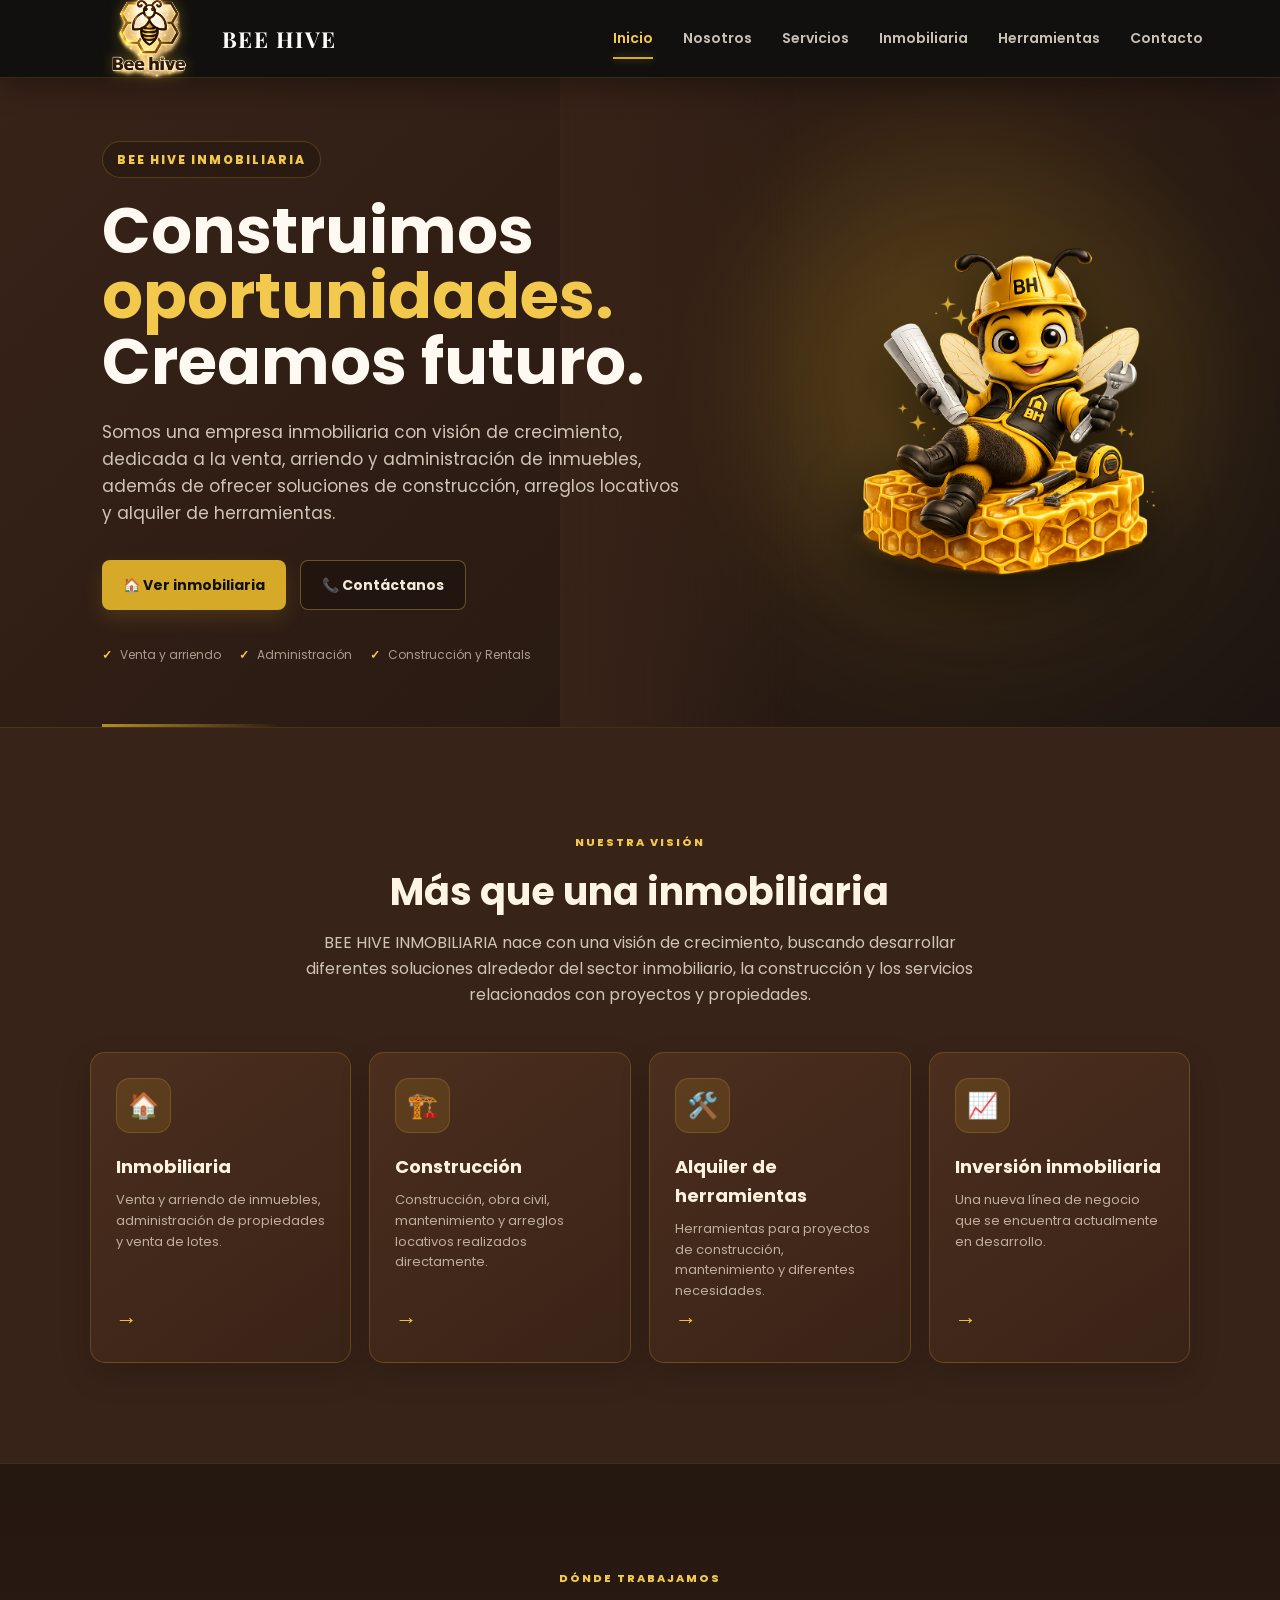
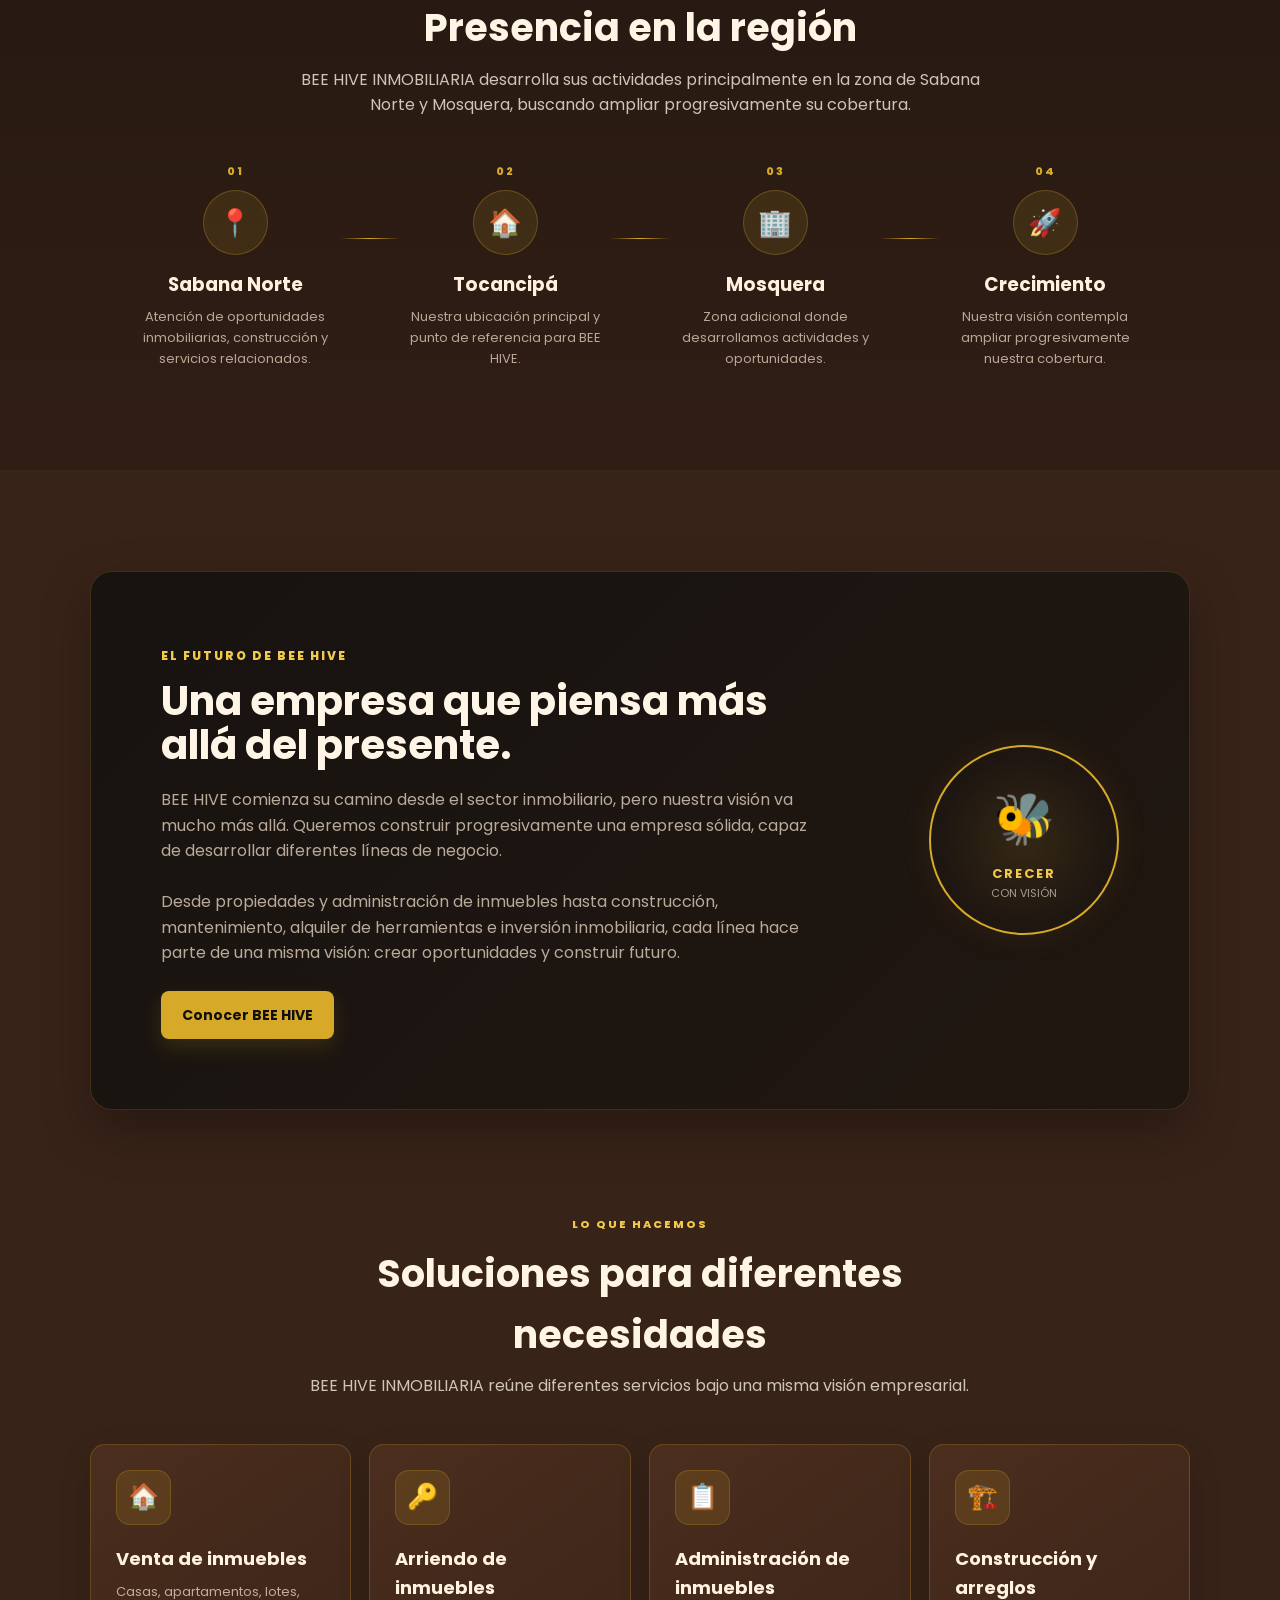
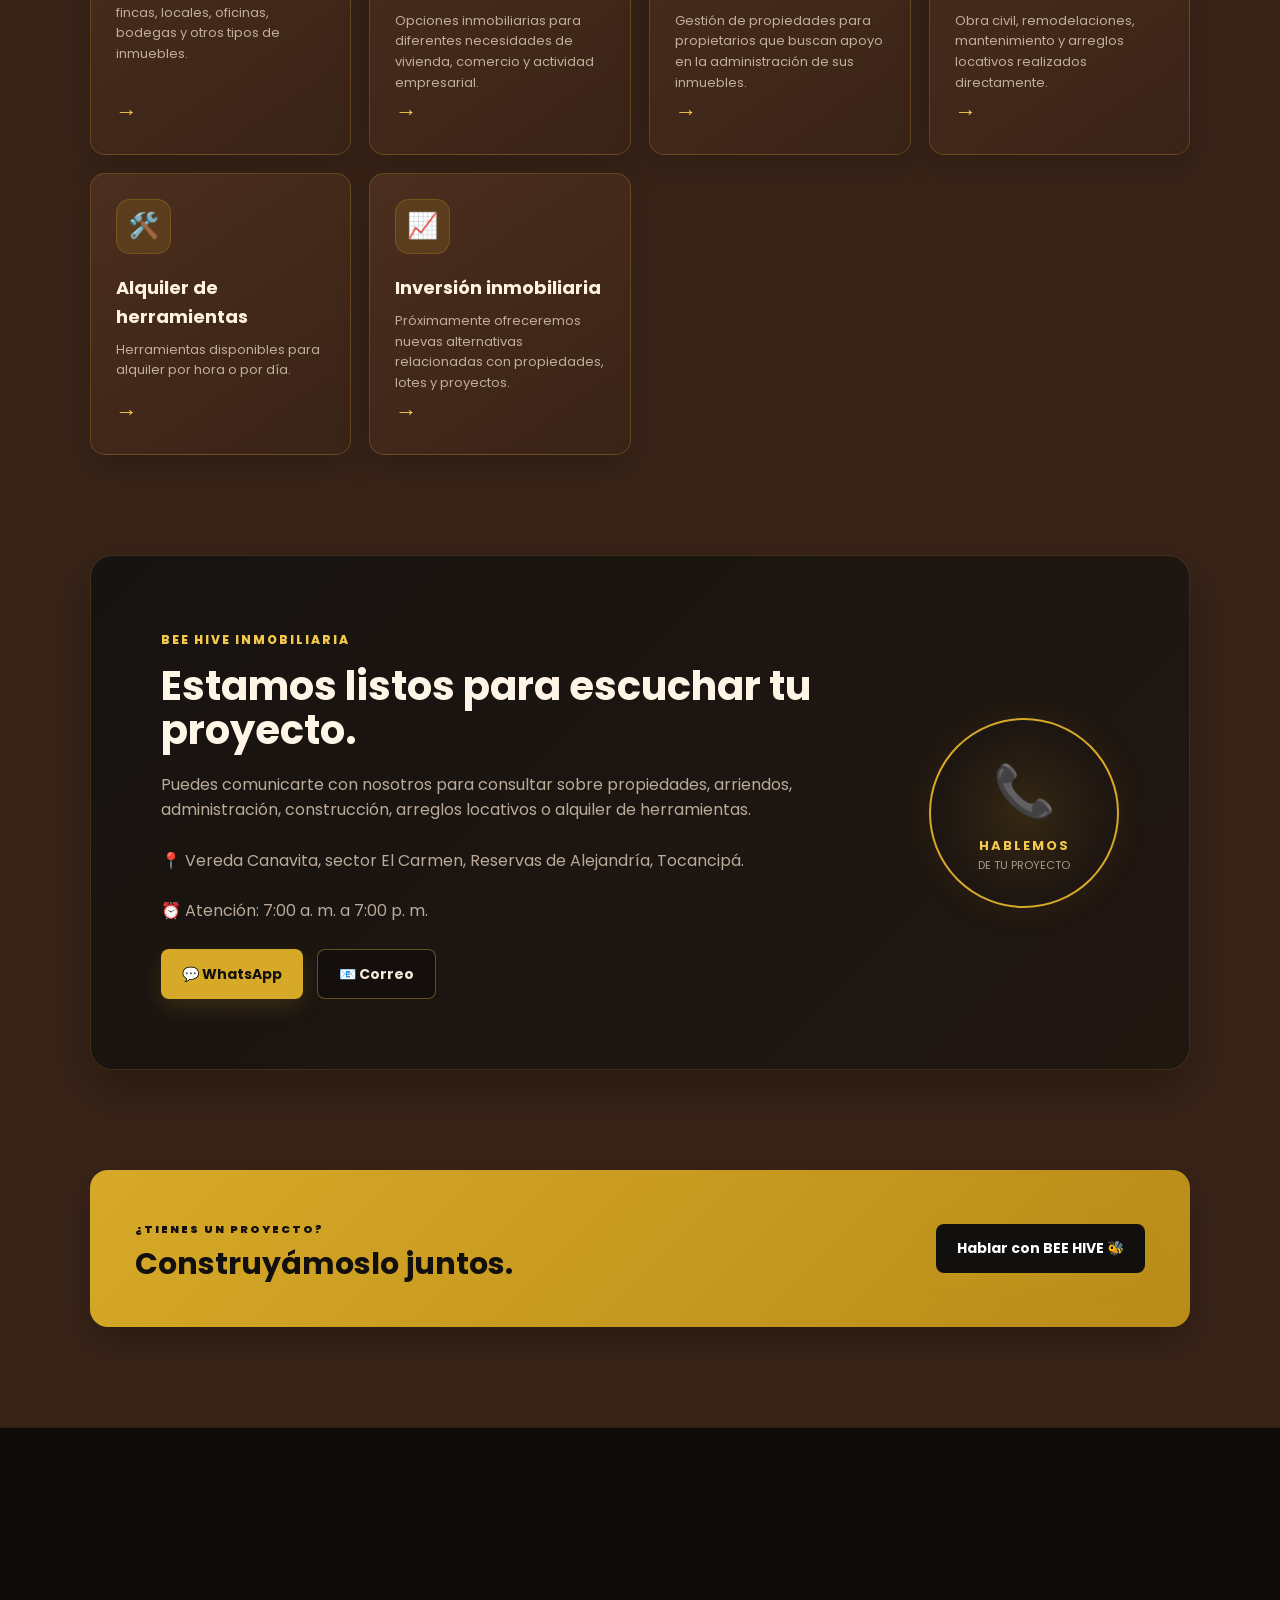
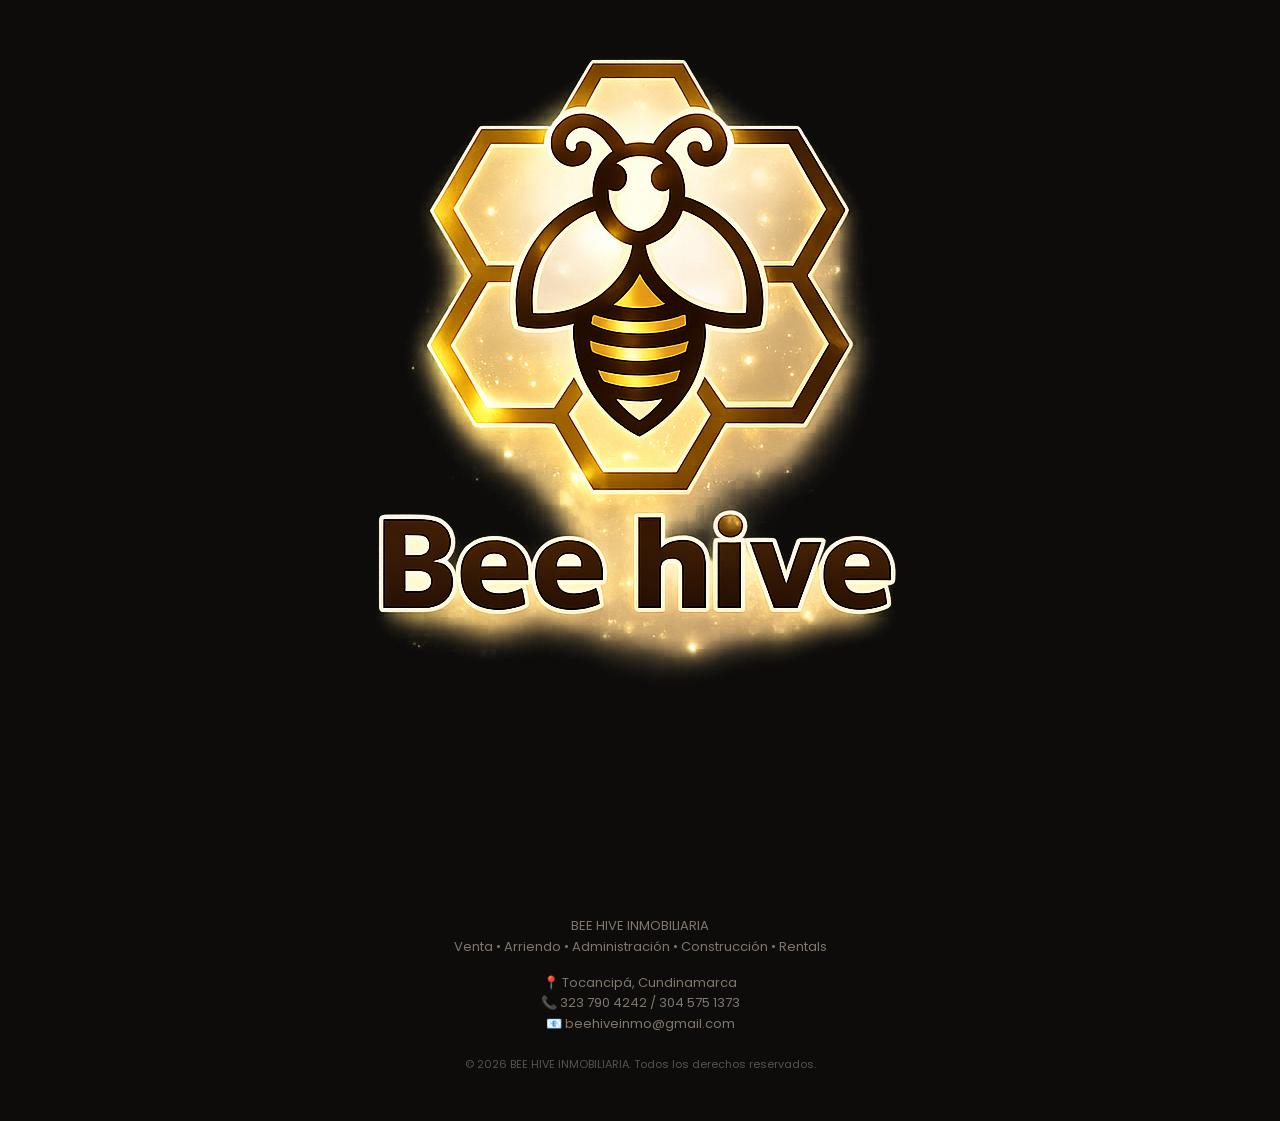
==== commit 8521efca: "v6x" ====
--- a/index.html
+++ b/index.html
@@ -71,7 +71,7 @@
     </nav>
 
 
-    <button class="menu-btn" id="menuBtn">
+    <button class="menu-btn" id="menuBtn" aria-label="Abrir menú" aria-expanded="false" type="button">
         ☰
     </button>
 
@@ -778,7 +778,7 @@
         <div class="hero-buttons">
 
             <a
-                href="https://wa.me/573237900424"
+                href="https://api.whatsapp.com/send?phone=573237904242"
                 target="_blank"
                 class="btn btn-primary">
 
@@ -884,7 +884,7 @@
     <p>
         📍 Tocancipá, Cundinamarca
         <br>
-        📞 323 790 0424 / 304 575 1373
+        📞 323 790 4242 / 304 575 1373
         <br>
         📧 beehiveinmo@gmail.com
     </p>
@@ -902,7 +902,7 @@
      JAVASCRIPT
 ====================================================== -->
 
-<script src="assets/js/script.js"></script>
+<script src="js/scripts.js"></script>
 
 
 </body>
--- a/css/style.css
+++ b/css/style.css
@@ -1100,11 +1100,25 @@
         /* HEADER */
 
         .header {
-            padding: 0 5%;
+            height: 78px;
+            width: 100%;
+            padding: 0 4%;
+        }
+
+        .logo img {
+            width: 118px;
+        }
+
+        .logo h1 {
+            display: none;
         }
 
         .menu-btn {
             display: block;
+            flex-shrink: 0;
+            font-size: 32px;
+            line-height: 1;
+            padding: 8px;
         }
 
         .nav {
@@ -1125,6 +1139,8 @@
 
             background:
                 var(--negro);
+
+            z-index: 1100;
 
             border-bottom:
                 1px solid rgba(214, 169, 40, 0.20);
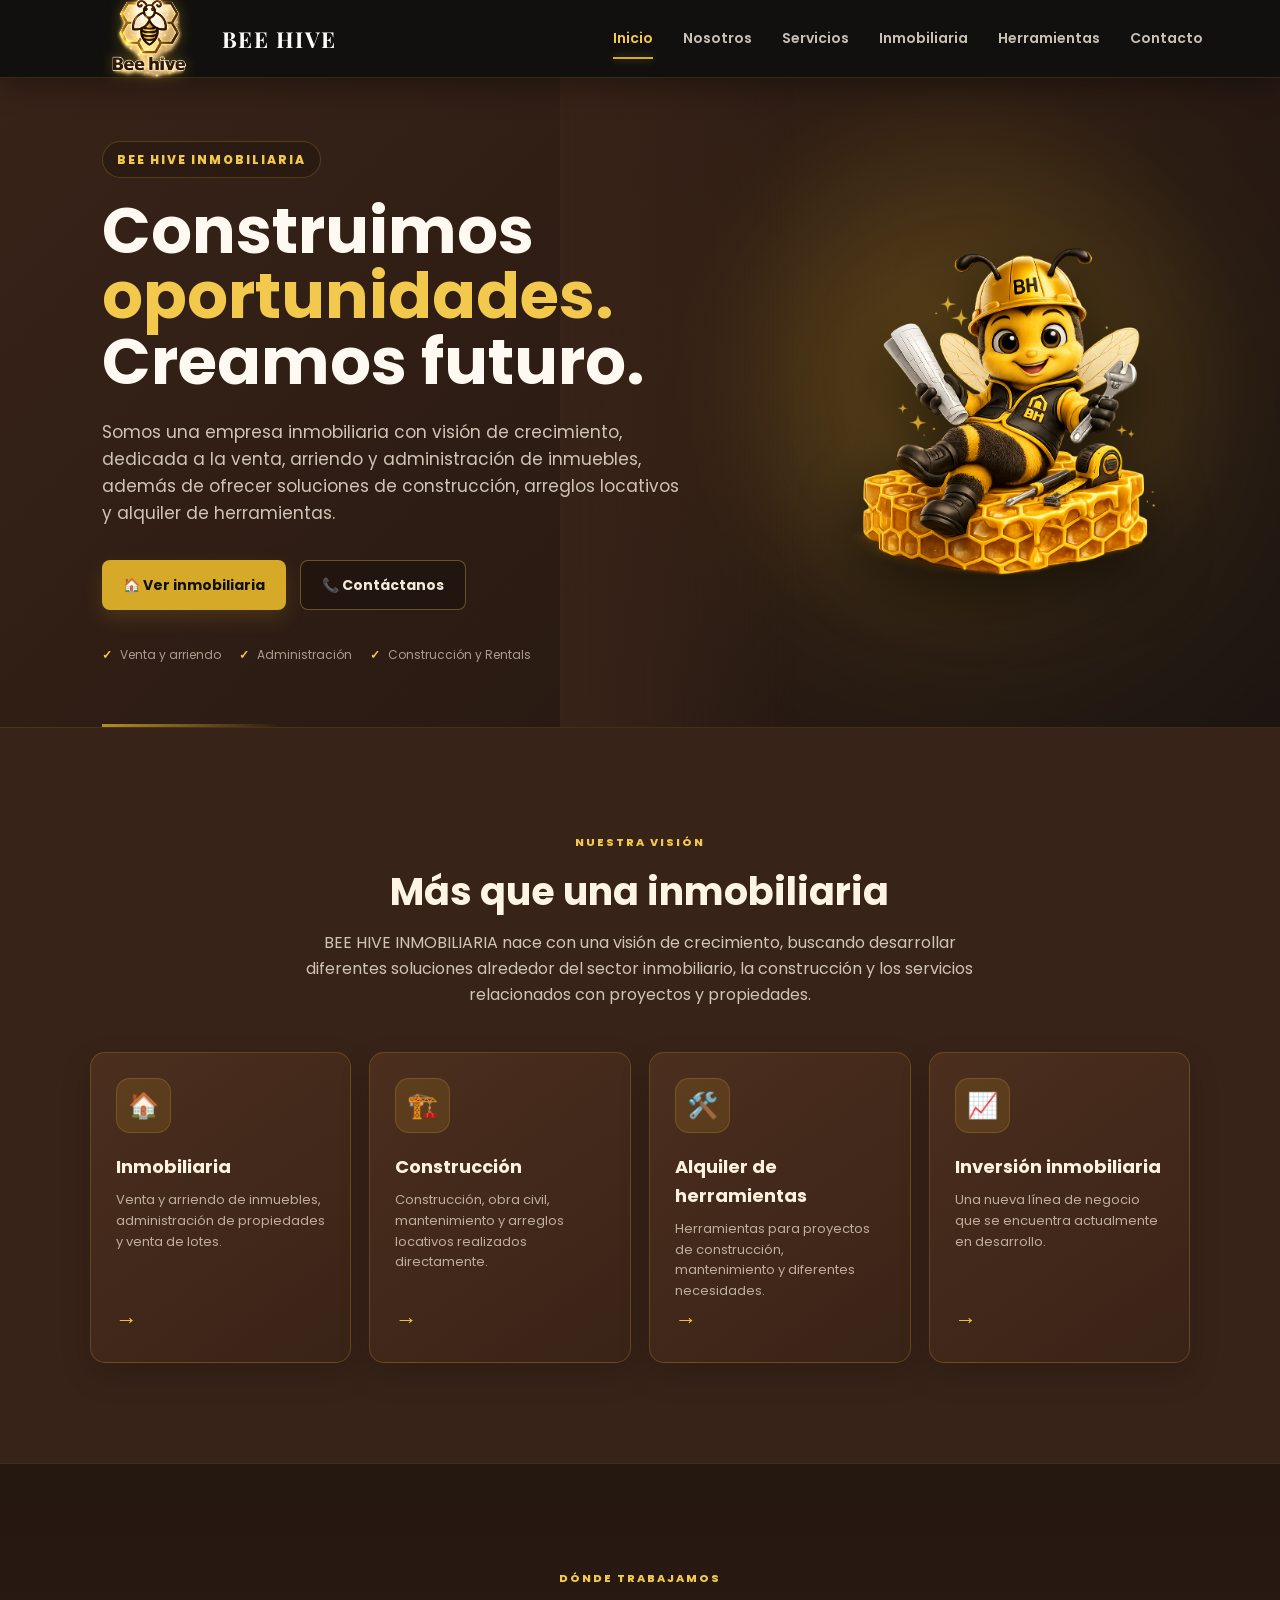
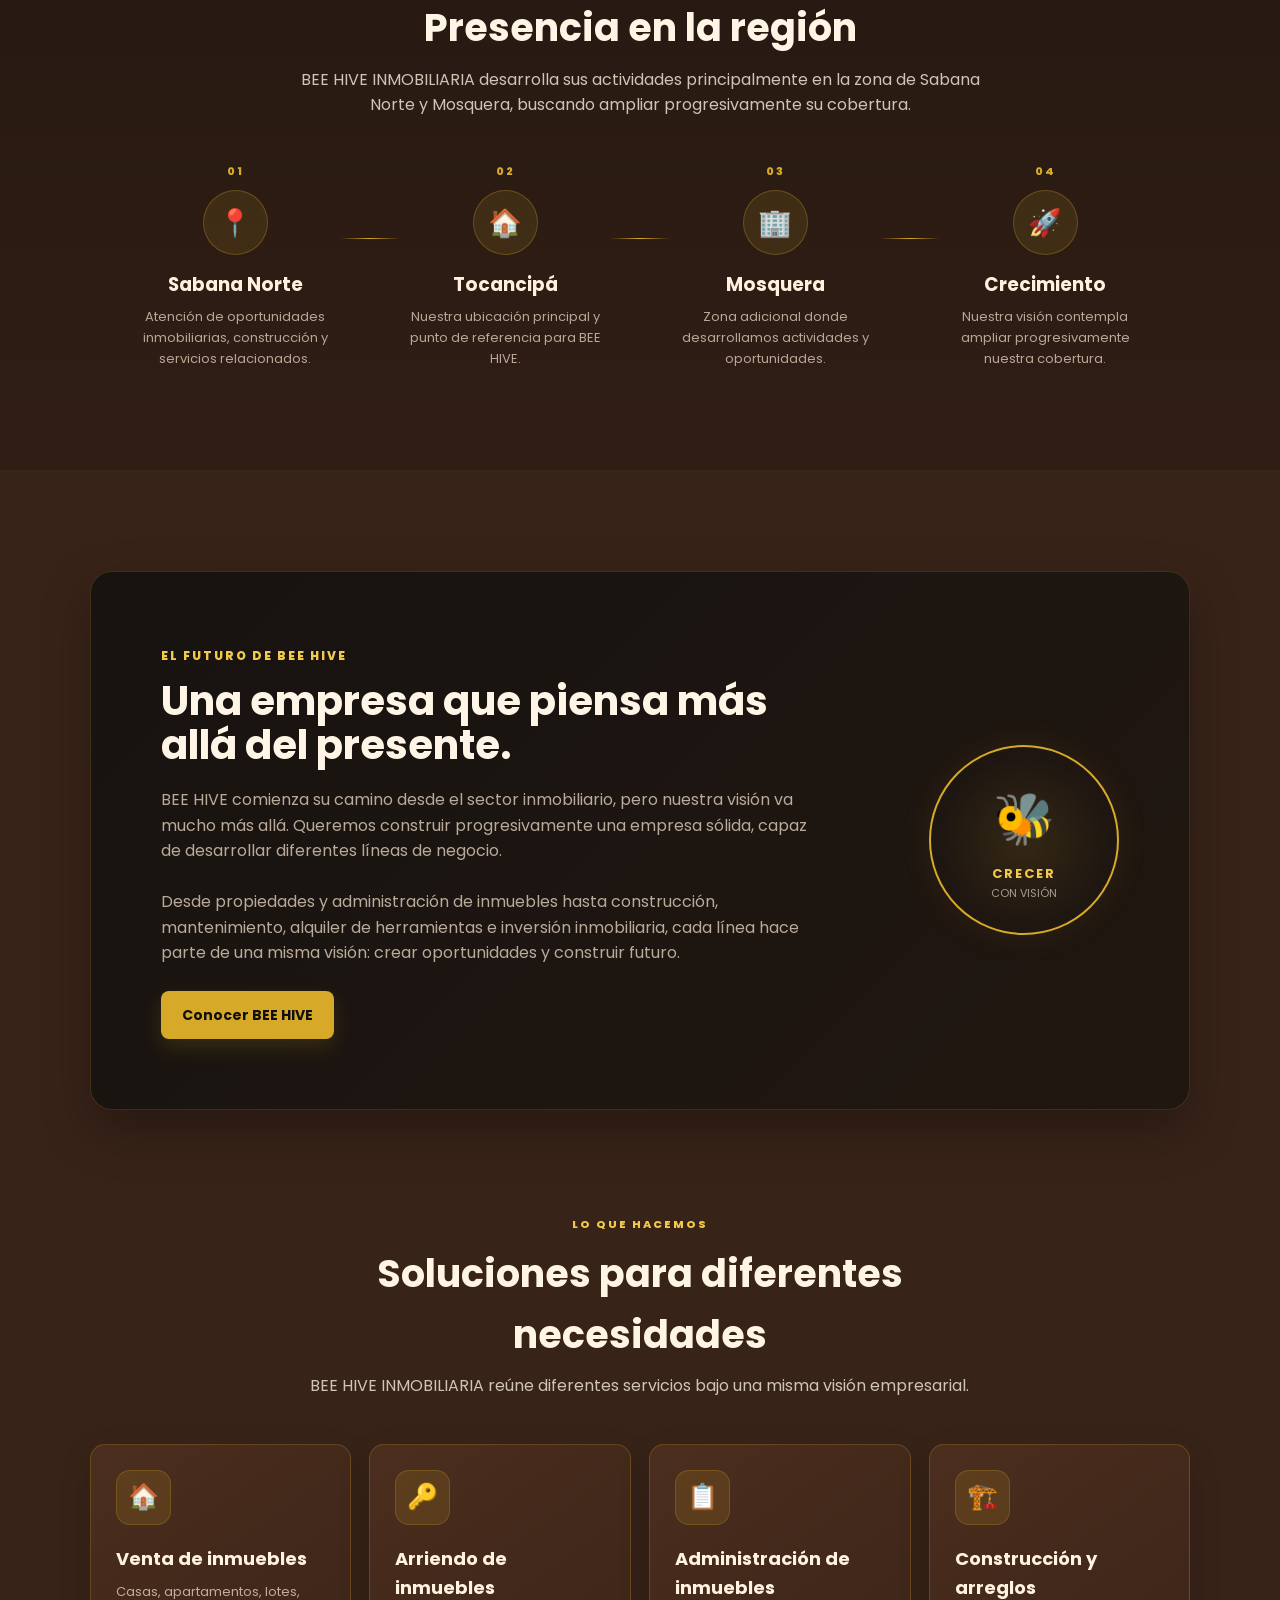
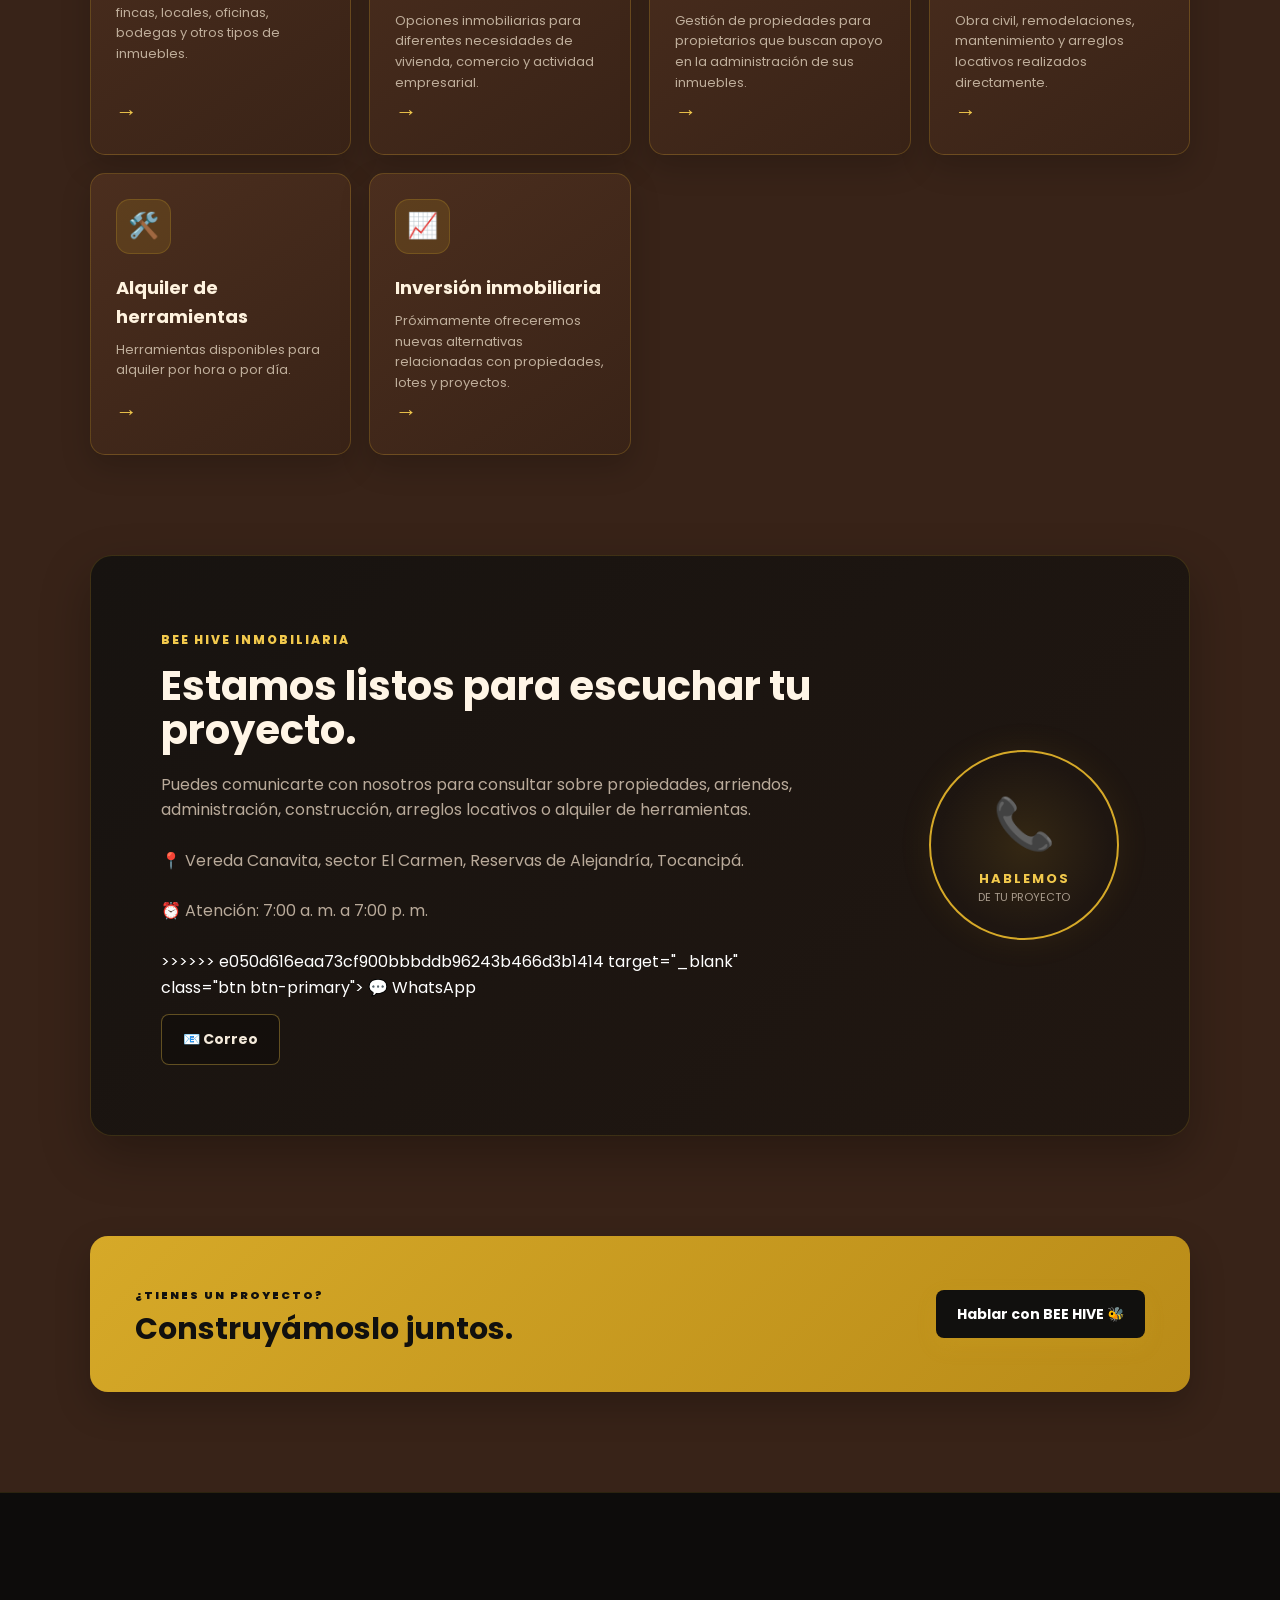
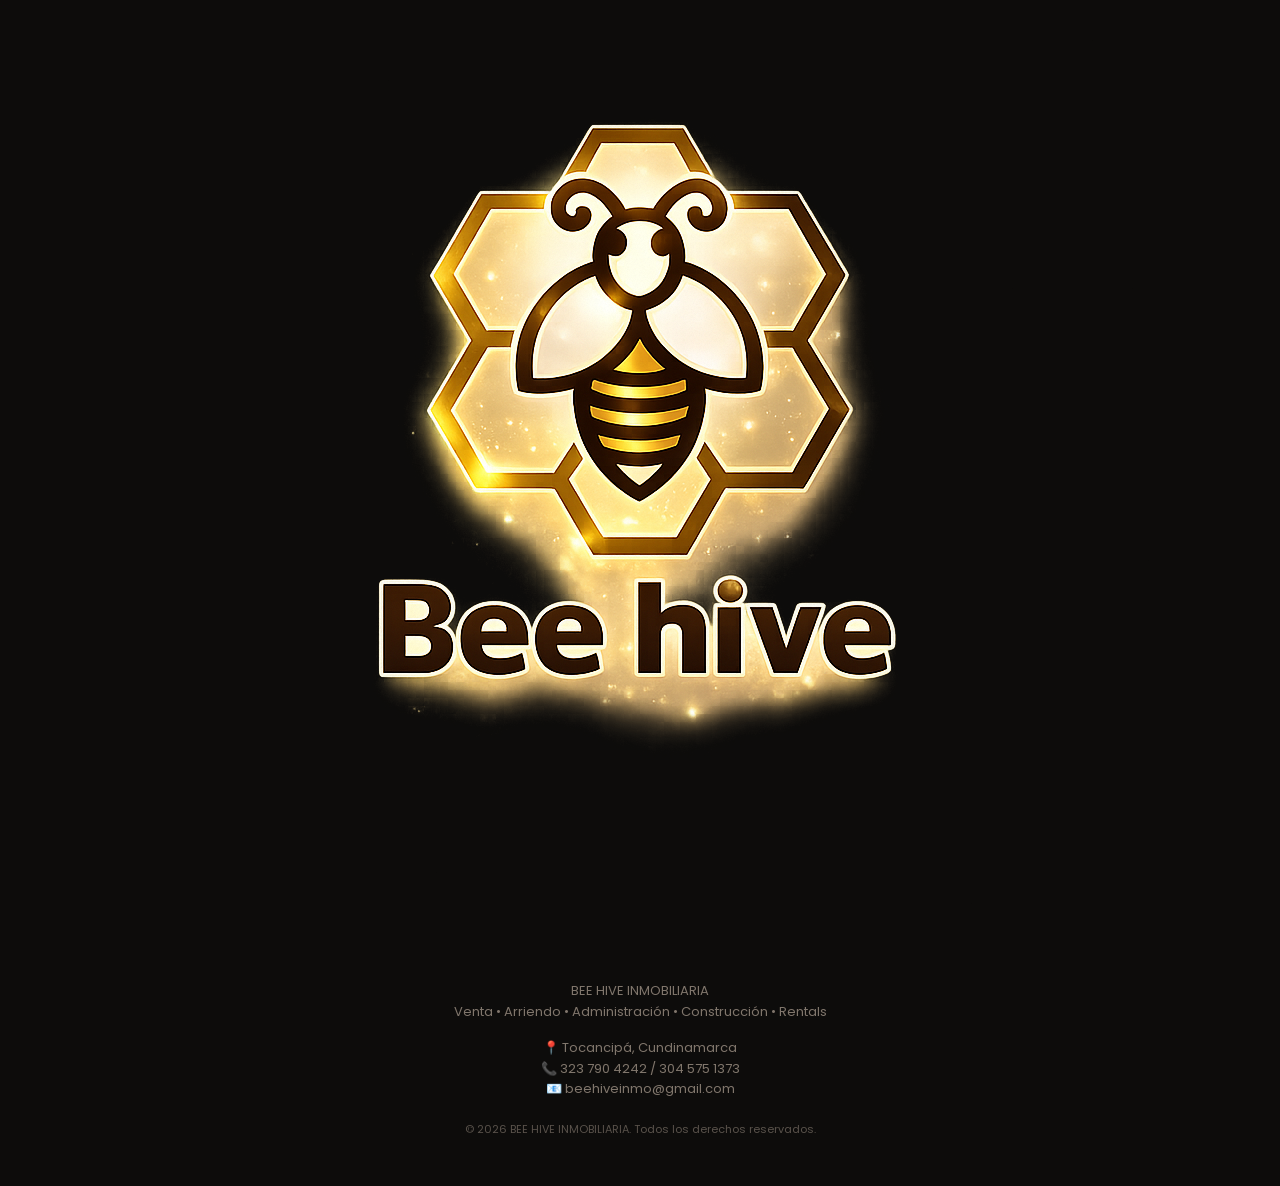
==== commit 69c47e43: "xx" ====
--- a/index.html
+++ b/index.html
@@ -778,7 +778,11 @@
         <div class="hero-buttons">
 
             <a
+<<<<<<< HEAD
                 href="https://api.whatsapp.com/send?phone=573237904242"
+=======
+                href="https://wa.me/"
+>>>>>>> e050d616eaa73cf900bbbddb96243b466d3b1414
                 target="_blank"
                 class="btn btn-primary">
 
@@ -887,7 +891,7 @@
         📞 323 790 4242 / 304 575 1373
         <br>
         📧 beehiveinmo@gmail.com
-    </p>
+    </p> 
 
 
     <span>
--- a/css/style.css
+++ b/css/style.css
@@ -83,6 +83,7 @@
     box-shadow:
         0 8px 30px rgba(0, 0, 0, 0.35);
 }
+
 /* =========================================================
    LOGO HEADER
 ========================================================= */
@@ -185,1150 +186,1152 @@
 
     cursor: pointer;
 }
-    /* =========================================================
+
+/* =========================================================
    HERO
 ========================================================= */
 
-    .hero-home {
-        min-height: 650px;
-
-        position: relative;
-
-        display: flex;
-        align-items: center;
-
-        overflow: hidden;
-
-        padding-left: 8%;
-
-        background:
-            radial-gradient(circle at 75% 45%,
-                rgba(214, 169, 40, 0.20),
-                transparent 28%),
-            linear-gradient(135deg,
-                #382318 0%,
-                #2b1b13 55%,
-                #1c1511 100%);
-
-        border-bottom:
-            1px solid rgba(214, 169, 40, 0.12);
-    }
-
-
-    /* TEXTURA */
-
-    .hero-home::before {
-        content: "";
-
-        position: absolute;
-        inset: 0;
-
-        background-image:
-            radial-gradient(rgba(214, 169, 40, 0.10) 1px,
-                transparent 1px);
-
-        background-size: 35px 35px;
-
-        opacity: 0.15;
-
-        pointer-events: none;
-    }
-
-
-    /* CONTENIDO */
-
-    .hero-home-content {
-        width: 50%;
-        max-width: 650px;
-
-        position: relative;
-
-        z-index: 10;
-    }
-
-
-    /* ETIQUETA */
-
-    .hero-welcome {
-        display: inline-block;
-
-        margin-bottom: 20px;
-        padding: 8px 14px;
-
-        color: var(--dorado-brillante);
-
-        font-size: 12px;
-        font-weight: 800;
-
-        letter-spacing: 2px;
-
-        border:
-            1px solid var(--borde);
-
-        border-radius: 30px;
-
-        background:
-            rgba(0, 0, 0, 0.18);
-    }
-
-
-    /* TÍTULO */
-
-    .hero-home h2 {
-        margin-bottom: 25px;
-
-        color: #fffaf1;
-
-        font-size: clamp(42px, 5vw, 68px);
-
-        line-height: 1.02;
-    }
-
-    .hero-home h2 span {
-        color: var(--dorado-brillante);
-    }
-
-
-    /* TEXTO */
-
-    .hero-home p {
-        max-width: 580px;
-
-        margin-bottom: 32px;
-
-        color: var(--texto-suave);
-
-        font-size: 17px;
-    }
-
-
-    /* =========================================================
+.hero-home {
+    min-height: 650px;
+
+    position: relative;
+
+    display: flex;
+    align-items: center;
+
+    overflow: hidden;
+
+    padding-left: 8%;
+
+    background:
+        radial-gradient(circle at 75% 45%,
+            rgba(214, 169, 40, 0.20),
+            transparent 28%),
+        linear-gradient(135deg,
+            #382318 0%,
+            #2b1b13 55%,
+            #1c1511 100%);
+
+    border-bottom:
+        1px solid rgba(214, 169, 40, 0.12);
+}
+
+
+/* TEXTURA */
+
+.hero-home::before {
+    content: "";
+
+    position: absolute;
+    inset: 0;
+
+    background-image:
+        radial-gradient(rgba(214, 169, 40, 0.10) 1px,
+            transparent 1px);
+
+    background-size: 35px 35px;
+
+    opacity: 0.15;
+
+    pointer-events: none;
+}
+
+
+/* CONTENIDO */
+
+.hero-home-content {
+    width: 50%;
+    max-width: 650px;
+
+    position: relative;
+
+    z-index: 10;
+}
+
+
+/* ETIQUETA */
+
+.hero-welcome {
+    display: inline-block;
+
+    margin-bottom: 20px;
+    padding: 8px 14px;
+
+    color: var(--dorado-brillante);
+
+    font-size: 12px;
+    font-weight: 800;
+
+    letter-spacing: 2px;
+
+    border:
+        1px solid var(--borde);
+
+    border-radius: 30px;
+
+    background:
+        rgba(0, 0, 0, 0.18);
+}
+
+
+/* TÍTULO */
+
+.hero-home h2 {
+    margin-bottom: 25px;
+
+    color: #fffaf1;
+
+    font-size: clamp(42px, 5vw, 68px);
+
+    line-height: 1.02;
+}
+
+.hero-home h2 span {
+    color: var(--dorado-brillante);
+}
+
+
+/* TEXTO */
+
+.hero-home p {
+    max-width: 580px;
+
+    margin-bottom: 32px;
+
+    color: var(--texto-suave);
+
+    font-size: 17px;
+}
+
+
+/* =========================================================
    BOTONES
 ========================================================= */
 
-    .hero-buttons {
-        display: flex;
-        flex-wrap: wrap;
-
-        gap: 14px;
-    }
-
-    .btn {
-        display: inline-flex;
-        align-items: center;
-        justify-content: center;
-
-        padding: 13px 21px;
-
-        border-radius: 8px;
-
-        font-size: 14px;
-        font-weight: 700;
-
-        transition:
-            transform 0.25s ease,
-            background 0.25s ease,
-            border-color 0.25s ease,
-            color 0.25s ease;
-    }
-
-    .btn-primary {
-        background: var(--dorado);
-        color: var(--negro);
-
-        box-shadow:
-            0 8px 20px rgba(214, 169, 40, 0.16);
-    }
-
-    .btn-primary:hover {
-        background: var(--dorado-brillante);
-
-        transform: translateY(-3px);
-
-        box-shadow:
-            0 12px 28px rgba(214, 169, 40, 0.25);
-    }
-
-    .btn-secondary {
-        background:
-            rgba(0, 0, 0, 0.25);
-
-        border:
-            1px solid rgba(242, 201, 76, 0.35);
-
-        color: #f4eadb;
-    }
-
-    .btn-secondary:hover {
-        background:
-            rgba(0, 0, 0, 0.40);
-
-        border-color:
-            var(--dorado-brillante);
-
-        color:
-            var(--dorado-brillante);
-    }
-
-
-    /* =========================================================
+.hero-buttons {
+    display: flex;
+    flex-wrap: wrap;
+
+    gap: 14px;
+}
+
+.btn {
+    display: inline-flex;
+    align-items: center;
+    justify-content: center;
+
+    padding: 13px 21px;
+
+    border-radius: 8px;
+
+    font-size: 14px;
+    font-weight: 700;
+
+    transition:
+        transform 0.25s ease,
+        background 0.25s ease,
+        border-color 0.25s ease,
+        color 0.25s ease;
+}
+
+.btn-primary {
+    background: var(--dorado);
+    color: var(--negro);
+
+    box-shadow:
+        0 8px 20px rgba(214, 169, 40, 0.16);
+}
+
+.btn-primary:hover {
+    background: var(--dorado-brillante);
+
+    transform: translateY(-3px);
+
+    box-shadow:
+        0 12px 28px rgba(214, 169, 40, 0.25);
+}
+
+.btn-secondary {
+    background:
+        rgba(0, 0, 0, 0.25);
+
+    border:
+        1px solid rgba(242, 201, 76, 0.35);
+
+    color: #f4eadb;
+}
+
+.btn-secondary:hover {
+    background:
+        rgba(0, 0, 0, 0.40);
+
+    border-color:
+        var(--dorado-brillante);
+
+    color:
+        var(--dorado-brillante);
+}
+
+
+/* =========================================================
    CONFIANZA
 ========================================================= */
 
-    .hero-trust {
-        display: flex;
-        flex-wrap: wrap;
-
-        gap: 18px;
-
-        margin-top: 35px;
-
-        color: #aa9d8e;
-
-        font-size: 12px;
-    }
-
-    .hero-trust strong {
-        margin-right: 5px;
-
-        color:
-            var(--dorado-brillante);
-    }
-
-
-    /* =========================================================
+.hero-trust {
+    display: flex;
+    flex-wrap: wrap;
+
+    gap: 18px;
+
+    margin-top: 35px;
+
+    color: #aa9d8e;
+
+    font-size: 12px;
+}
+
+.hero-trust strong {
+    margin-right: 5px;
+
+    color:
+        var(--dorado-brillante);
+}
+
+
+/* =========================================================
    🐝 ABEJA DEL HERO
 ========================================================= */
 
-    .hero-bee {
-        position: absolute;
-
-        top: 0;
-        right: -2%;
-
-        width: 52%;
-        height: 100%;
-
-        display: flex;
-        align-items: center;
-        justify-content: center;
-
-        overflow: visible;
-
-        z-index: 2;
-    }
-
-
-    /* BRILLO */
-
-    .bee-glow {
-        position: absolute;
-
-        width: 480px;
-        height: 480px;
-
-        border-radius: 50%;
-
-        background:
-            var(--dorado);
-
-        opacity: 0.12;
-
-        filter:
-            blur(110px);
-
-        z-index: 0;
-    }
-
-
-    /* =========================================================
+.hero-bee {
+    position: absolute;
+
+    top: 0;
+    right: -2%;
+
+    width: 52%;
+    height: 100%;
+
+    display: flex;
+    align-items: center;
+    justify-content: center;
+
+    overflow: visible;
+
+    z-index: 2;
+}
+
+
+/* BRILLO */
+
+.bee-glow {
+    position: absolute;
+
+    width: 480px;
+    height: 480px;
+
+    border-radius: 50%;
+
+    background:
+        var(--dorado);
+
+    opacity: 0.12;
+
+    filter:
+        blur(110px);
+
+    z-index: 0;
+}
+
+
+/* =========================================================
    🐝 IMAGEN DE LA ABEJA
 ========================================================= */
 
-    .hero-bee img {
-
-        width: 780px;
-
-        max-width: 90%;
-        height: auto;
-
-        display: block;
-
-        object-fit: contain;
-
-        position: relative;
-
-        z-index: 2;
-
+.hero-bee img {
+
+    width: 780px;
+
+    max-width: 90%;
+    height: auto;
+
+    display: block;
+
+    object-fit: contain;
+
+    position: relative;
+
+    z-index: 2;
+
+    transform:
+        translate(5%, 3%);
+
+    filter:
+        drop-shadow(0 25px 30px rgba(0, 0, 0, 0.55));
+
+    animation:
+        beeFloat 5s ease-in-out infinite;
+
+    will-change:
+        transform;
+}
+
+
+/* =========================================================
+   🌊 MOVIMIENTO FLUIDO
+========================================================= */
+
+@keyframes beeFloat {
+
+    0% {
         transform:
             translate(5%, 3%);
-
-        filter:
-            drop-shadow(0 25px 30px rgba(0, 0, 0, 0.55));
-
-        animation:
-            beeFloat 5s ease-in-out infinite;
-
-        will-change:
-            transform;
-    }
-
-
-    /* =========================================================
-   🌊 MOVIMIENTO FLUIDO
-========================================================= */
-
-    @keyframes beeFloat {
-
-        0% {
-            transform:
-                translate(5%, 3%);
-        }
-
-        50% {
-            transform:
-                translate(5%, 0%);
-        }
-
-        100% {
-            transform:
-                translate(5%, 3%);
-        }
-    }
-
-
-    /* HOVER */
-
-    .hero-bee:hover img {
-        filter:
-            drop-shadow(0 30px 38px rgba(0, 0, 0, 0.65));
-    }
-
-
-    /* =========================================================
+    }
+
+    50% {
+        transform:
+            translate(5%, 0%);
+    }
+
+    100% {
+        transform:
+            translate(5%, 3%);
+    }
+}
+
+
+/* HOVER */
+
+.hero-bee:hover img {
+    filter:
+        drop-shadow(0 30px 38px rgba(0, 0, 0, 0.65));
+}
+
+
+/* =========================================================
    INTEGRACIÓN DEL PANAL
 ========================================================= */
 
-    .hero-bee::after {
-        content: "";
+.hero-bee::after {
+    content: "";
+
+    position: absolute;
+
+    top: 0;
+    left: -12%;
+
+    width: 35%;
+    height: 100%;
+
+    background:
+        linear-gradient(90deg,
+            #382318 0%,
+            rgba(56, 35, 24, 0.75) 35%,
+            rgba(56, 35, 24, 0) 100%);
+
+    z-index: 3;
+
+    pointer-events: none;
+}
+
+
+/* =========================================================
+   LÍNEA DORADA DEL HERO
+========================================================= */
+
+.hero-home::after {
+    content: "";
+
+    position: absolute;
+
+    left: 8%;
+    bottom: 0;
+
+    width: 180px;
+    height: 3px;
+
+    background:
+        linear-gradient(90deg,
+            var(--dorado),
+            transparent);
+
+    opacity: 0.8;
+
+    z-index: 10;
+}
+
+
+/* =========================================================
+   SECCIONES GENERALES
+========================================================= */
+
+.section-title {
+    max-width: 700px;
+
+    margin:
+        0 auto 45px;
+
+    text-align: center;
+}
+
+.section-title span {
+    color:
+        var(--dorado-brillante);
+
+    font-size: 11px;
+    font-weight: 800;
+
+    letter-spacing: 2px;
+}
+
+.section-title h2 {
+    margin: 8px 0;
+
+    color: #fff5e5;
+
+    font-size: 38px;
+}
+
+.section-title p {
+    color:
+        var(--texto-suave);
+}
+
+
+/* =========================================================
+   ACCESOS RÁPIDOS
+========================================================= */
+
+.quick-access {
+    width: 86%;
+    max-width: 1250px;
+
+    margin: 100px auto;
+}
+
+.quick-grid {
+    display: grid;
+
+    grid-template-columns:
+        repeat(4, 1fr);
+
+    gap: 18px;
+}
+
+
+/* TARJETAS */
+
+.quick-card {
+    min-height: 230px;
+
+    padding: 25px;
+
+    display: flex;
+    flex-direction: column;
+
+    position: relative;
+
+    background:
+        linear-gradient(145deg,
+            #4b2e1e,
+            #392317);
+
+    border:
+        1px solid var(--borde);
+
+    border-radius: 15px;
+
+    box-shadow:
+        0 12px 30px rgba(0, 0, 0, 0.18);
+
+    transition:
+        transform 0.3s ease,
+        border-color 0.3s ease,
+        box-shadow 0.3s ease;
+}
+
+.quick-card:hover {
+    transform:
+        translateY(-7px);
+
+    border-color:
+        var(--dorado);
+
+    box-shadow:
+        0 18px 38px rgba(0, 0, 0, 0.28);
+}
+
+
+/* ICONO */
+
+.quick-icon {
+    width: 55px;
+    height: 55px;
+
+    margin-bottom: 20px;
+
+    display: flex;
+    align-items: center;
+    justify-content: center;
+
+    border-radius: 14px;
+
+    background:
+        rgba(214, 169, 40, 0.14);
+
+    border:
+        1px solid rgba(214, 169, 40, 0.22);
+
+    font-size: 25px;
+}
+
+.quick-card h3 {
+    margin-bottom: 8px;
+
+    color: #fff3df;
+
+    font-size: 18px;
+}
+
+.quick-card p {
+    color: #bfae9b;
+
+    font-size: 13px;
+}
+
+.quick-arrow {
+    margin-top: auto;
+
+    color:
+        var(--dorado-brillante);
+
+    font-size: 22px;
+}
+
+
+/* =========================================================
+   CÓMO FUNCIONA
+========================================================= */
+
+.how-section {
+    padding: 100px 7%;
+
+    background:
+        linear-gradient(180deg,
+            #251811,
+            #301e15);
+
+    border-top:
+        1px solid rgba(214, 169, 40, 0.10);
+
+    border-bottom:
+        1px solid rgba(214, 169, 40, 0.10);
+}
+
+.steps {
+    max-width: 1100px;
+
+    margin: auto;
+
+    display: flex;
+
+    align-items: center;
+    justify-content: center;
+}
+
+.step {
+    width: 210px;
+
+    text-align: center;
+}
+
+.step-number {
+    margin-bottom: 10px;
+
+    color:
+        var(--dorado);
+
+    font-size: 11px;
+    font-weight: 800;
+
+    letter-spacing: 2px;
+}
+
+.step-icon {
+    width: 65px;
+    height: 65px;
+
+    margin:
+        0 auto 15px;
+
+    display: flex;
+    align-items: center;
+    justify-content: center;
+
+    border-radius: 50%;
+
+    background:
+        rgba(214, 169, 40, 0.12);
+
+    border:
+        1px solid rgba(214, 169, 40, 0.28);
+
+    font-size: 27px;
+}
+
+.step h3 {
+    margin-bottom: 7px;
+
+    color: #fff1dd;
+}
+
+.step p {
+    color: #b9a795;
+
+    font-size: 13px;
+}
+
+.step-line {
+    width: 60px;
+    height: 1px;
+
+    margin-bottom: 55px;
+
+    background:
+        linear-gradient(90deg,
+            transparent,
+            var(--dorado),
+            transparent);
+}
+
+
+/* =========================================================
+   INFORMACIÓN
+========================================================= */
+
+.info-section {
+    width: 86%;
+    max-width: 1250px;
+
+    margin: 100px auto;
+
+    padding: 70px;
+
+    display: flex;
+    align-items: center;
+    justify-content: space-between;
+
+    gap: 50px;
+
+    color: white;
+
+    background:
+        linear-gradient(135deg,
+            #171310,
+            #211711);
+
+    border:
+        1px solid rgba(214, 169, 40, 0.18);
+
+    border-radius: 22px;
+
+    box-shadow:
+        0 20px 50px rgba(0, 0, 0, 0.28);
+}
+
+.info-content {
+    max-width: 650px;
+}
+
+.info-content>span {
+    color:
+        var(--dorado-brillante);
+
+    font-size: 12px;
+    font-weight: 800;
+
+    letter-spacing: 2px;
+}
+
+.info-content h2 {
+    margin: 12px 0 20px;
+
+    color: #fff5e6;
+
+    font-size: 40px;
+
+    line-height: 1.1;
+}
+
+.info-content p {
+    margin-bottom: 25px;
+
+    color: #b9aa9a;
+}
+
+
+/* CÍRCULO */
+
+.info-badge {
+    min-width: 190px;
+    width: 190px;
+    height: 190px;
+
+    display: flex;
+    flex-direction: column;
+    align-items: center;
+    justify-content: center;
+
+    text-align: center;
+
+    border:
+        2px solid var(--dorado);
+
+    border-radius: 50%;
+
+    background:
+        radial-gradient(circle,
+            rgba(214, 169, 40, 0.12),
+            transparent 65%);
+
+    box-shadow:
+        0 0 35px rgba(214, 169, 40, 0.08);
+}
+
+.honeycomb {
+    margin-bottom: 5px;
+
+    font-size: 50px;
+}
+
+.info-badge strong {
+    color:
+        var(--dorado-brillante);
+
+    font-size: 13px;
+
+    letter-spacing: 2px;
+}
+
+.info-badge span {
+    color: #a89b8c;
+
+    font-size: 11px;
+}
+
+
+/* =========================================================
+   CTA FINAL
+========================================================= */
+
+.final-cta {
+    width: 86%;
+    max-width: 1250px;
+
+    margin:
+        0 auto 100px;
+
+    padding: 45px;
+
+    display: flex;
+    align-items: center;
+    justify-content: space-between;
+
+    gap: 30px;
+
+    color: var(--negro);
+
+    background:
+        linear-gradient(135deg,
+            #d6a928,
+            #b98b18);
+
+    border-radius: 18px;
+
+    box-shadow:
+        0 15px 35px rgba(0, 0, 0, 0.22);
+}
+
+.final-cta>div span {
+    font-size: 11px;
+    font-weight: 900;
+
+    letter-spacing: 2px;
+}
+
+.final-cta h2 {
+    margin-top: 6px;
+
+    font-size: 30px;
+
+    line-height: 1.15;
+}
+
+.final-cta .btn-primary {
+    background:
+        var(--negro);
+
+    color: white;
+}
+
+.final-cta .btn-primary:hover {
+    background:
+        #25211d;
+}
+
+
+/* =========================================================
+   FOOTER
+========================================================= */
+
+.footer {
+    padding: 45px 8%;
+
+    text-align: center;
+
+    background:
+        #0d0c0b;
+
+    color: #80766c;
+
+    border-top:
+        1px solid rgba(214, 169, 40, 0.15);
+}
+
+.footer-logo {
+    margin-bottom: 10px;
+
+    color: white;
+
+    font-size: 19px;
+}
+
+.footer-logo span {
+    margin-left: 5px;
+
+    color:
+        var(--dorado-brillante);
+
+    font-size: 10px;
+
+    letter-spacing: 3px;
+}
+
+.footer p {
+    margin-bottom: 15px;
+
+    font-size: 13px;
+}
+
+.footer>span {
+    color: #59524b;
+
+    font-size: 11px;
+}
+
+
+/* =========================================================
+   TABLET
+========================================================= */
+
+@media (max-width: 1050px) {
+
+    .hero-home {
+        padding-left: 6%;
+    }
+
+    .hero-home-content {
+        width: 55%;
+    }
+
+    .hero-bee {
+        width: 48%;
+        right: 0;
+    }
+
+    .hero-bee img {
+        width: 380px;
+    }
+}
+
+
+/* =========================================================
+   TABLET PEQUEÑA
+========================================================= */
+
+@media (max-width: 800px) {
+
+    .nav {
+        gap: 18px;
+    }
+
+    .hero-home-content {
+        width: 52%;
+    }
+
+    .hero-bee {
+        width: 48%;
+        right: 0;
+    }
+
+    .hero-bee img {
+        width: 360px;
+        max-width: 100%;
+    }
+
+    .quick-grid {
+        grid-template-columns:
+            repeat(2, 1fr);
+    }
+
+    .steps {
+        flex-wrap: wrap;
+        gap: 35px;
+    }
+
+    .step-line {
+        display: none;
+    }
+}
+
+
+/* =========================================================
+   MÓVIL
+========================================================= */
+
+@media (max-width: 700px) {
+
+    /* HEADER */
+
+    .header {
+        height: 78px;
+        width: 100%;
+        padding: 0 4%;
+    }
+
+    .logo img {
+        width: 118px;
+    }
+
+    .logo h1 {
+        display: none;
+    }
+
+    .menu-btn {
+        display: block;
+        flex-shrink: 0;
+        font-size: 32px;
+        line-height: 1;
+        padding: 8px;
+    }
+
+    .nav {
+        display: none;
 
         position: absolute;
 
-        top: 0;
-        left: -12%;
-
-        width: 35%;
-        height: 100%;
-
-        background:
-            linear-gradient(90deg,
-                #382318 0%,
-                rgba(56, 35, 24, 0.75) 35%,
-                rgba(56, 35, 24, 0) 100%);
-
-        z-index: 3;
-
-        pointer-events: none;
-    }
-
-
-    /* =========================================================
-   LÍNEA DORADA DEL HERO
-========================================================= */
-
-    .hero-home::after {
-        content: "";
-
-        position: absolute;
-
-        left: 8%;
-        bottom: 0;
-
-        width: 180px;
-        height: 3px;
-
-        background:
-            linear-gradient(90deg,
-                var(--dorado),
-                transparent);
-
-        opacity: 0.8;
-
-        z-index: 10;
-    }
-
-
-    /* =========================================================
-   SECCIONES GENERALES
-========================================================= */
-
-    .section-title {
-        max-width: 700px;
-
-        margin:
-            0 auto 45px;
-
-        text-align: center;
-    }
-
-    .section-title span {
-        color:
-            var(--dorado-brillante);
-
-        font-size: 11px;
-        font-weight: 800;
-
-        letter-spacing: 2px;
-    }
-
-    .section-title h2 {
-        margin: 8px 0;
-
-        color: #fff5e5;
-
-        font-size: 38px;
-    }
-
-    .section-title p {
-        color:
-            var(--texto-suave);
-    }
-
-
-    /* =========================================================
-   ACCESOS RÁPIDOS
-========================================================= */
-
-    .quick-access {
-        width: 86%;
-        max-width: 1250px;
-
-        margin: 100px auto;
-    }
-
-    .quick-grid {
-        display: grid;
-
-        grid-template-columns:
-            repeat(4, 1fr);
-
-        gap: 18px;
-    }
-
-
-    /* TARJETAS */
-
-    .quick-card {
-        min-height: 230px;
+        top: 78px;
+        left: 0;
+
+        width: 100%;
 
         padding: 25px;
 
-        display: flex;
         flex-direction: column;
 
-        position: relative;
-
-        background:
-            linear-gradient(145deg,
-                #4b2e1e,
-                #392317);
-
-        border:
-            1px solid var(--borde);
-
-        border-radius: 15px;
-
-        box-shadow:
-            0 12px 30px rgba(0, 0, 0, 0.18);
-
-        transition:
-            transform 0.3s ease,
-            border-color 0.3s ease,
-            box-shadow 0.3s ease;
-    }
-
-    .quick-card:hover {
-        transform:
-            translateY(-7px);
-
-        border-color:
-            var(--dorado);
-
-        box-shadow:
-            0 18px 38px rgba(0, 0, 0, 0.28);
-    }
-
-
-    /* ICONO */
-
-    .quick-icon {
-        width: 55px;
-        height: 55px;
-
-        margin-bottom: 20px;
-
-        display: flex;
-        align-items: center;
-        justify-content: center;
-
-        border-radius: 14px;
-
-        background:
-            rgba(214, 169, 40, 0.14);
-
-        border:
-            1px solid rgba(214, 169, 40, 0.22);
-
-        font-size: 25px;
-    }
-
-    .quick-card h3 {
-        margin-bottom: 8px;
-
-        color: #fff3df;
-
-        font-size: 18px;
-    }
-
-    .quick-card p {
-        color: #bfae9b;
-
-        font-size: 13px;
-    }
-
-    .quick-arrow {
-        margin-top: auto;
-
-        color:
-            var(--dorado-brillante);
-
-        font-size: 22px;
-    }
-
-
-    /* =========================================================
-   CÓMO FUNCIONA
-========================================================= */
-
-    .how-section {
-        padding: 100px 7%;
-
-        background:
-            linear-gradient(180deg,
-                #251811,
-                #301e15);
-
-        border-top:
-            1px solid rgba(214, 169, 40, 0.10);
-
-        border-bottom:
-            1px solid rgba(214, 169, 40, 0.10);
-    }
-
-    .steps {
-        max-width: 1100px;
-
-        margin: auto;
-
-        display: flex;
-
-        align-items: center;
-        justify-content: center;
-    }
-
-    .step {
-        width: 210px;
-
-        text-align: center;
-    }
-
-    .step-number {
-        margin-bottom: 10px;
-
-        color:
-            var(--dorado);
-
-        font-size: 11px;
-        font-weight: 800;
-
-        letter-spacing: 2px;
-    }
-
-    .step-icon {
-        width: 65px;
-        height: 65px;
-
-        margin:
-            0 auto 15px;
-
-        display: flex;
-        align-items: center;
-        justify-content: center;
-
-        border-radius: 50%;
-
-        background:
-            rgba(214, 169, 40, 0.12);
-
-        border:
-            1px solid rgba(214, 169, 40, 0.28);
-
-        font-size: 27px;
-    }
-
-    .step h3 {
-        margin-bottom: 7px;
-
-        color: #fff1dd;
-    }
-
-    .step p {
-        color: #b9a795;
-
-        font-size: 13px;
-    }
-
-    .step-line {
-        width: 60px;
-        height: 1px;
-
-        margin-bottom: 55px;
-
-        background:
-            linear-gradient(90deg,
-                transparent,
-                var(--dorado),
-                transparent);
-    }
-
-
-    /* =========================================================
-   INFORMACIÓN
-========================================================= */
-
-    .info-section {
-        width: 86%;
-        max-width: 1250px;
-
-        margin: 100px auto;
-
-        padding: 70px;
-
-        display: flex;
-        align-items: center;
-        justify-content: space-between;
-
-        gap: 50px;
-
-        color: white;
-
-        background:
-            linear-gradient(135deg,
-                #171310,
-                #211711);
-
-        border:
-            1px solid rgba(214, 169, 40, 0.18);
-
-        border-radius: 22px;
-
-        box-shadow:
-            0 20px 50px rgba(0, 0, 0, 0.28);
-    }
-
-    .info-content {
-        max-width: 650px;
-    }
-
-    .info-content>span {
-        color:
-            var(--dorado-brillante);
-
-        font-size: 12px;
-        font-weight: 800;
-
-        letter-spacing: 2px;
-    }
-
-    .info-content h2 {
-        margin: 12px 0 20px;
-
-        color: #fff5e6;
-
-        font-size: 40px;
-
-        line-height: 1.1;
-    }
-
-    .info-content p {
-        margin-bottom: 25px;
-
-        color: #b9aa9a;
-    }
-
-
-    /* CÍRCULO */
-
-    .info-badge {
-        min-width: 190px;
-        width: 190px;
-        height: 190px;
-
-        display: flex;
-        flex-direction: column;
-        align-items: center;
-        justify-content: center;
-
-        text-align: center;
-
-        border:
-            2px solid var(--dorado);
-
-        border-radius: 50%;
-
-        background:
-            radial-gradient(circle,
-                rgba(214, 169, 40, 0.12),
-                transparent 65%);
-
-        box-shadow:
-            0 0 35px rgba(214, 169, 40, 0.08);
-    }
-
-    .honeycomb {
-        margin-bottom: 5px;
-
-        font-size: 50px;
-    }
-
-    .info-badge strong {
-        color:
-            var(--dorado-brillante);
-
-        font-size: 13px;
-
-        letter-spacing: 2px;
-    }
-
-    .info-badge span {
-        color: #a89b8c;
-
-        font-size: 11px;
-    }
-
-
-    /* =========================================================
-   CTA FINAL
-========================================================= */
-
-    .final-cta {
-        width: 86%;
-        max-width: 1250px;
-
-        margin:
-            0 auto 100px;
-
-        padding: 45px;
-
-        display: flex;
-        align-items: center;
-        justify-content: space-between;
-
-        gap: 30px;
-
-        color: var(--negro);
-
-        background:
-            linear-gradient(135deg,
-                #d6a928,
-                #b98b18);
-
-        border-radius: 18px;
-
-        box-shadow:
-            0 15px 35px rgba(0, 0, 0, 0.22);
-    }
-
-    .final-cta>div span {
-        font-size: 11px;
-        font-weight: 900;
-
-        letter-spacing: 2px;
-    }
-
-    .final-cta h2 {
-        margin-top: 6px;
-
-        font-size: 30px;
-
-        line-height: 1.15;
-    }
-
-    .final-cta .btn-primary {
+        gap: 20px;
+
         background:
             var(--negro);
 
-        color: white;
-    }
-
-    .final-cta .btn-primary:hover {
-        background:
-            #25211d;
-    }
-
-
-    /* =========================================================
-   FOOTER
-========================================================= */
-
-    .footer {
-        padding: 45px 8%;
+        z-index: 1100;
+
+        border-bottom:
+            1px solid rgba(214, 169, 40, 0.20);
+    }
+
+    .nav.show {
+        display: flex;
+    }
+
+
+    /* HERO */
+
+    .hero-home {
+        min-height: auto;
+
+        padding:
+            65px 7% 0;
+
+        flex-direction: column;
 
         text-align: center;
-
-        background:
-            #0d0c0b;
-
-        color: #80766c;
-
-        border-top:
-            1px solid rgba(214, 169, 40, 0.15);
-    }
-
-    .footer-logo {
-        margin-bottom: 10px;
-
-        color: white;
-
-        font-size: 19px;
-    }
-
-    .footer-logo span {
-        margin-left: 5px;
-
-        color:
-            var(--dorado-brillante);
-
-        font-size: 10px;
-
-        letter-spacing: 3px;
-    }
-
-    .footer p {
-        margin-bottom: 15px;
-
-        font-size: 13px;
-    }
-
-    .footer>span {
-        color: #59524b;
-
-        font-size: 11px;
-    }
-
-
-    /* =========================================================
-   TABLET
-========================================================= */
-
-    @media (max-width: 1100px) {
-
-        .hero-home {
-            padding-left: 6%;
-        }
-
-        .hero-home-content {
-            width: 55%;
-        }
-
-        .hero-bee {
-            width: 48%;
-            right: 0;
-        }
-
-        .hero-bee img {
-            width: 380px;
-        }
-    }
-
-
-    /* =========================================================
-   TABLET PEQUEÑA
-========================================================= */
-
-    @media (max-width: 950px) {
-
-        .nav {
-            gap: 18px;
-        }
-
-        .hero-home-content {
-            width: 55%;
-        }
-
-        .hero-bee {
-            width: 45%;
-            right: 0;
-        }
-
-        .hero-bee img {
-            width: 330px;
-        }
-
-        .quick-grid {
-            grid-template-columns:
-                repeat(2, 1fr);
-        }
-
-        .steps {
-            flex-wrap: wrap;
-            gap: 35px;
-        }
-
-        .step-line {
-            display: none;
-        }
-    }
-
-
-    /* =========================================================
-   MÓVIL
-========================================================= */
-
-    @media (max-width: 750px) {
-
-        /* HEADER */
-
-        .header {
-            height: 78px;
-            width: 100%;
-            padding: 0 4%;
-        }
-
-        .logo img {
-            width: 118px;
-        }
-
-        .logo h1 {
-            display: none;
-        }
-
-        .menu-btn {
-            display: block;
-            flex-shrink: 0;
-            font-size: 32px;
-            line-height: 1;
-            padding: 8px;
-        }
-
-        .nav {
-            display: none;
-
-            position: absolute;
-
-            top: 78px;
-            left: 0;
-
-            width: 100%;
-
-            padding: 25px;
-
-            flex-direction: column;
-
-            gap: 20px;
-
-            background:
-                var(--negro);
-
-            z-index: 1100;
-
-            border-bottom:
-                1px solid rgba(214, 169, 40, 0.20);
-        }
-
-        .nav.show {
-            display: flex;
-        }
-
-
-        /* HERO */
-
-        .hero-home {
-            min-height: auto;
-
-            padding:
-                65px 7% 0;
-
-            flex-direction: column;
-
-            text-align: center;
-        }
-
-        .hero-home-content {
-            width: 100%;
-            max-width: none;
-        }
-
-        .hero-home h2 {
-            font-size: 43px;
-        }
-
-        .hero-home p {
-            margin-left: auto;
-            margin-right: auto;
-        }
-
-        .hero-buttons {
-            justify-content: center;
-        }
-
-        .hero-trust {
-            justify-content: center;
-        }
-
-
-        /* ABEJA */
-
-        .hero-bee {
-            position: relative;
-
-            top: auto;
-            right: auto;
-
-            width: 100%;
-            height: auto;
-
-            margin-top: 25px;
-
-            overflow: hidden;
-        }
-
-        .hero-bee img {
-            width: 350px;
-            max-width: 90%;
-
-            animation:
-                beeFloatMobile 5s ease-in-out infinite;
-        }
-
-        .hero-bee::after {
-            display: none;
-        }
-
-        .bee-glow {
-            width: 280px;
-            height: 280px;
-        }
-
-
-        /* ACCESOS */
-
-        .quick-access {
-            width: 90%;
-
-            margin:
-                75px auto;
-        }
-
-        .quick-grid {
-            grid-template-columns: 1fr;
-        }
-
-
-        /* TÍTULOS */
-
-        .section-title h2 {
-            font-size: 31px;
-        }
-
-
-        /* INFORMACIÓN */
-
-        .info-section {
-            width: 90%;
-
-            padding:
-                40px 28px;
-
-            flex-direction: column;
-
-            text-align: center;
-        }
-
-        .info-content h2 {
-            font-size: 32px;
-        }
-
-
-        /* CTA */
-
-        .final-cta {
-            width: 90%;
-
-            padding:
-                35px 28px;
-
-            flex-direction: column;
-
-            align-items: flex-start;
-        }
-    }
-
-
-    /* =========================================================
+    }
+
+    .hero-home-content {
+        width: 100%;
+        max-width: none;
+    }
+
+    .hero-home h2 {
+        font-size: 43px;
+    }
+
+    .hero-home p {
+        margin-left: auto;
+        margin-right: auto;
+    }
+
+    .hero-buttons {
+        justify-content: center;
+    }
+
+    .hero-trust {
+        justify-content: center;
+    }
+
+
+    /* ABEJA */
+
+    .hero-bee {
+        position: relative;
+
+        top: auto;
+        right: auto;
+
+        width: 100%;
+        height: auto;
+
+        margin-top: 25px;
+
+        overflow: hidden;
+    }
+
+    .hero-bee img {
+        width: 350px;
+        max-width: 90%;
+
+        animation:
+            beeFloatMobile 5s ease-in-out infinite;
+    }
+
+    .hero-bee::after {
+        display: none;
+    }
+
+    .bee-glow {
+        width: 280px;
+        height: 280px;
+    }
+
+
+    /* ACCESOS */
+
+    .quick-access {
+        width: 90%;
+
+        margin:
+            75px auto;
+    }
+
+    .quick-grid {
+        grid-template-columns: 1fr;
+    }
+
+
+    /* TÍTULOS */
+
+    .section-title h2 {
+        font-size: 31px;
+    }
+
+
+    /* INFORMACIÓN */
+
+    .info-section {
+        width: 90%;
+
+        padding:
+            40px 28px;
+
+        flex-direction: column;
+
+        text-align: center;
+    }
+
+    .info-content h2 {
+        font-size: 32px;
+    }
+
+
+    /* CTA */
+
+    .final-cta {
+        width: 90%;
+
+        padding:
+            35px 28px;
+
+        flex-direction: column;
+
+        align-items: flex-start;
+    }
+}
+
+
+/* =========================================================
    MOVIMIENTO DE ABEJA EN MÓVIL
 ========================================================= */
 
-    @keyframes beeFloatMobile {
-
-        0% {
-            transform:
-                translateY(3px);
-        }
-
-        50% {
-            transform:
-                translateY(-4px);
-        }
-
-        100% {
-            transform:
-                translateY(3px);
-        }
-    }
-
-
-    /* =========================================================
+@keyframes beeFloatMobile {
+
+    0% {
+        transform:
+            translateY(3px);
+    }
+
+    50% {
+        transform:
+            translateY(-4px);
+    }
+
+    100% {
+        transform:
+            translateY(3px);
+    }
+}
+
+
+/* =========================================================
    MÓVILES PEQUEÑOS
 ========================================================= */
 
-    @media (max-width: 450px) {
-
-        .hero-home h2 {
-            font-size: 36px;
-        }
-
-        .hero-home p {
-            font-size: 15px;
-        }
-
-        .hero-trust {
-            flex-direction: column;
-            gap: 8px;
-        }
-
-        .hero-bee img {
-            width: 300px;
-        }
-
-        .info-badge {
-            min-width: 150px;
-
-            width: 150px;
-            height: 150px;
-        }
-
-        .final-cta h2 {
-            font-size: 26px;
-        }
-    }+@media (max-width: 450px) {
+
+    .hero-home h2 {
+        font-size: 36px;
+    }
+
+    .hero-home p {
+        font-size: 15px;
+    }
+
+    .hero-trust {
+        flex-direction: column;
+        gap: 8px;
+    }
+
+    .hero-bee img {
+        width: 300px;
+    }
+
+    .info-badge {
+        min-width: 150px;
+
+        width: 150px;
+        height: 150px;
+    }
+
+    .final-cta h2 {
+        font-size: 26px;
+    }
+}
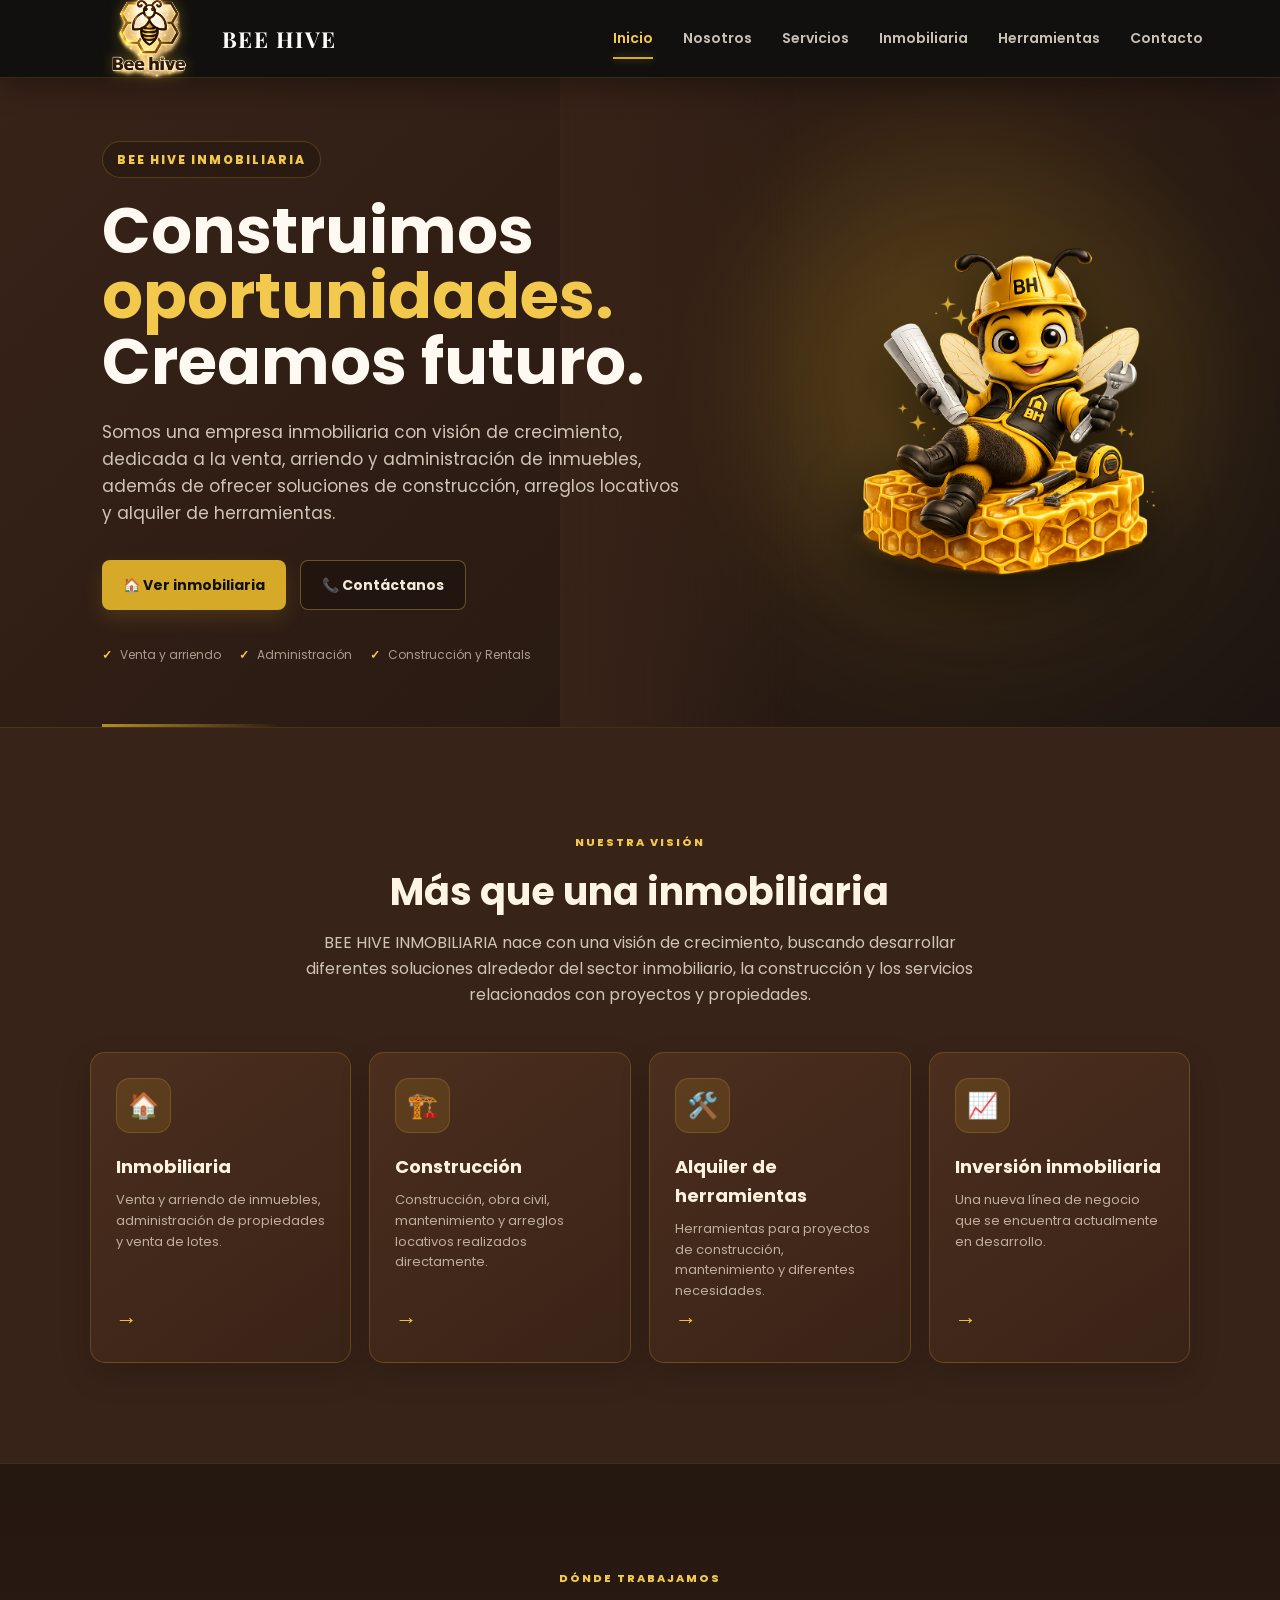
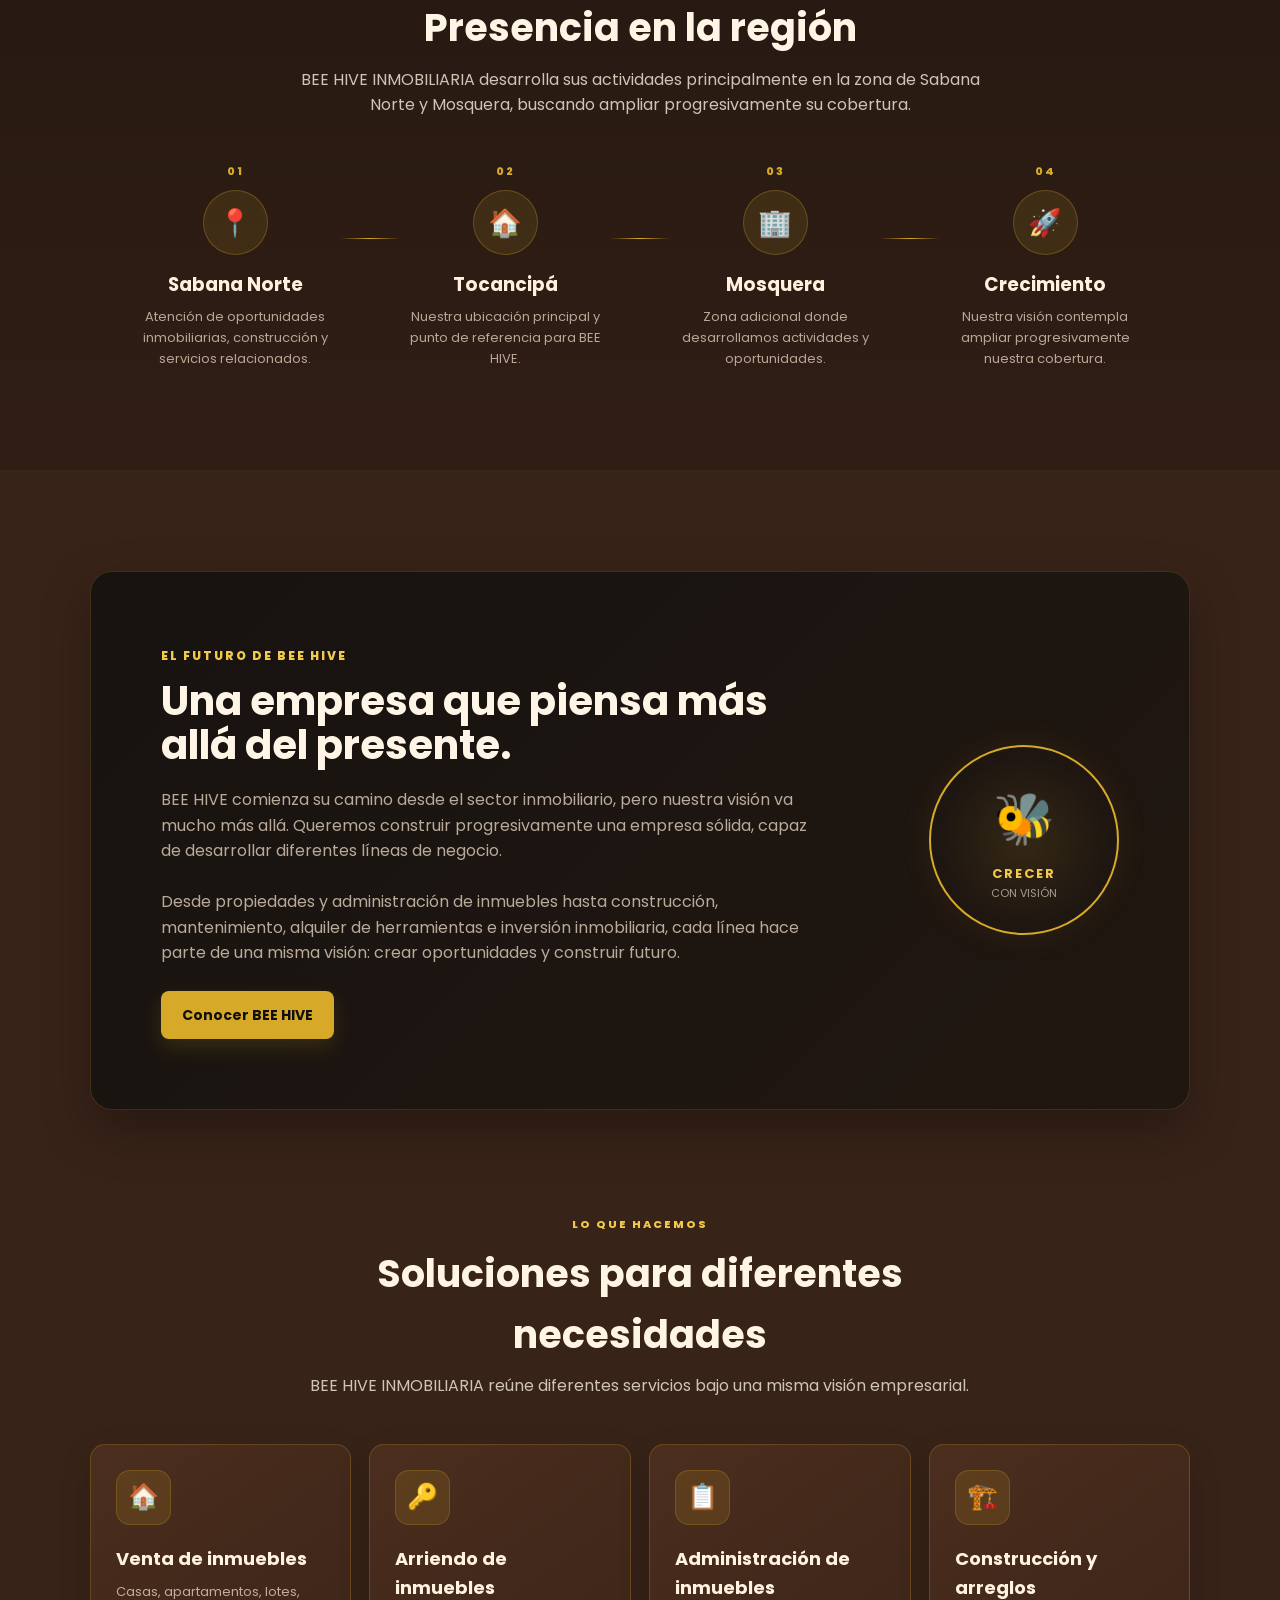
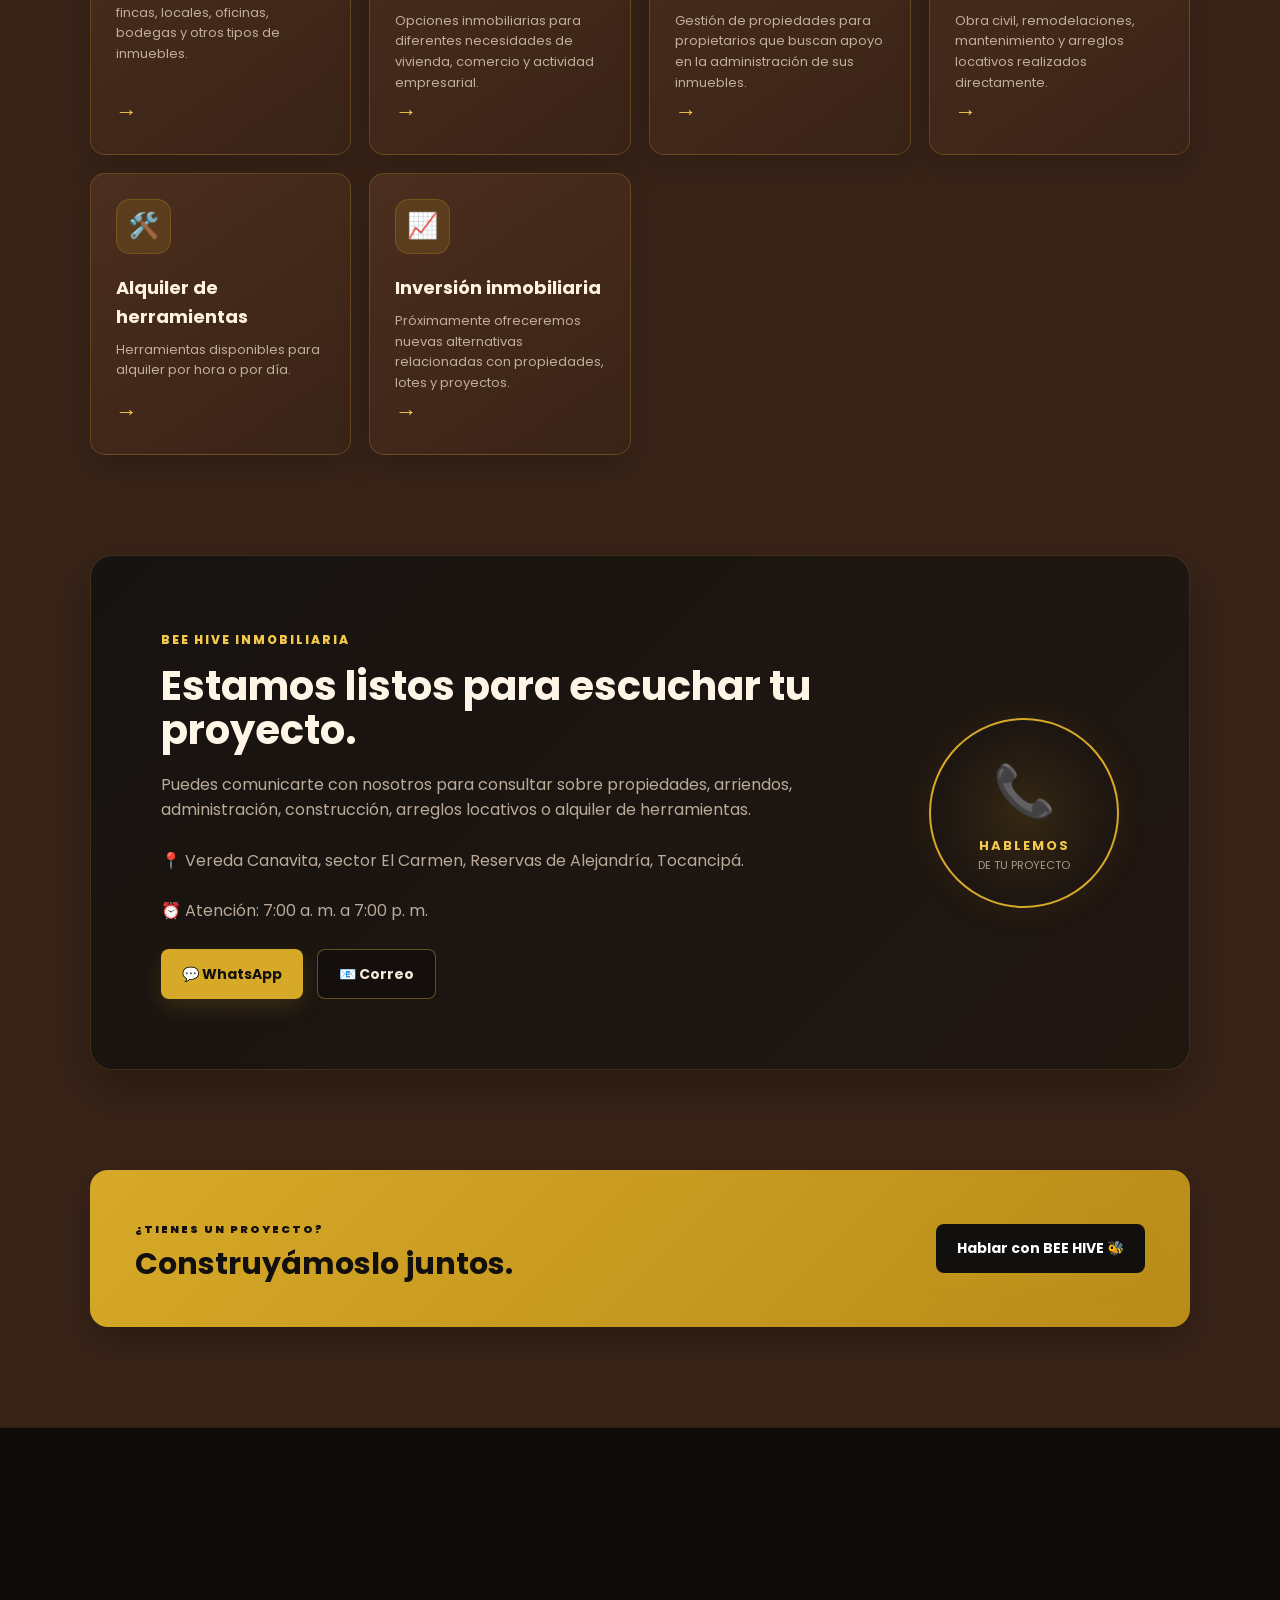
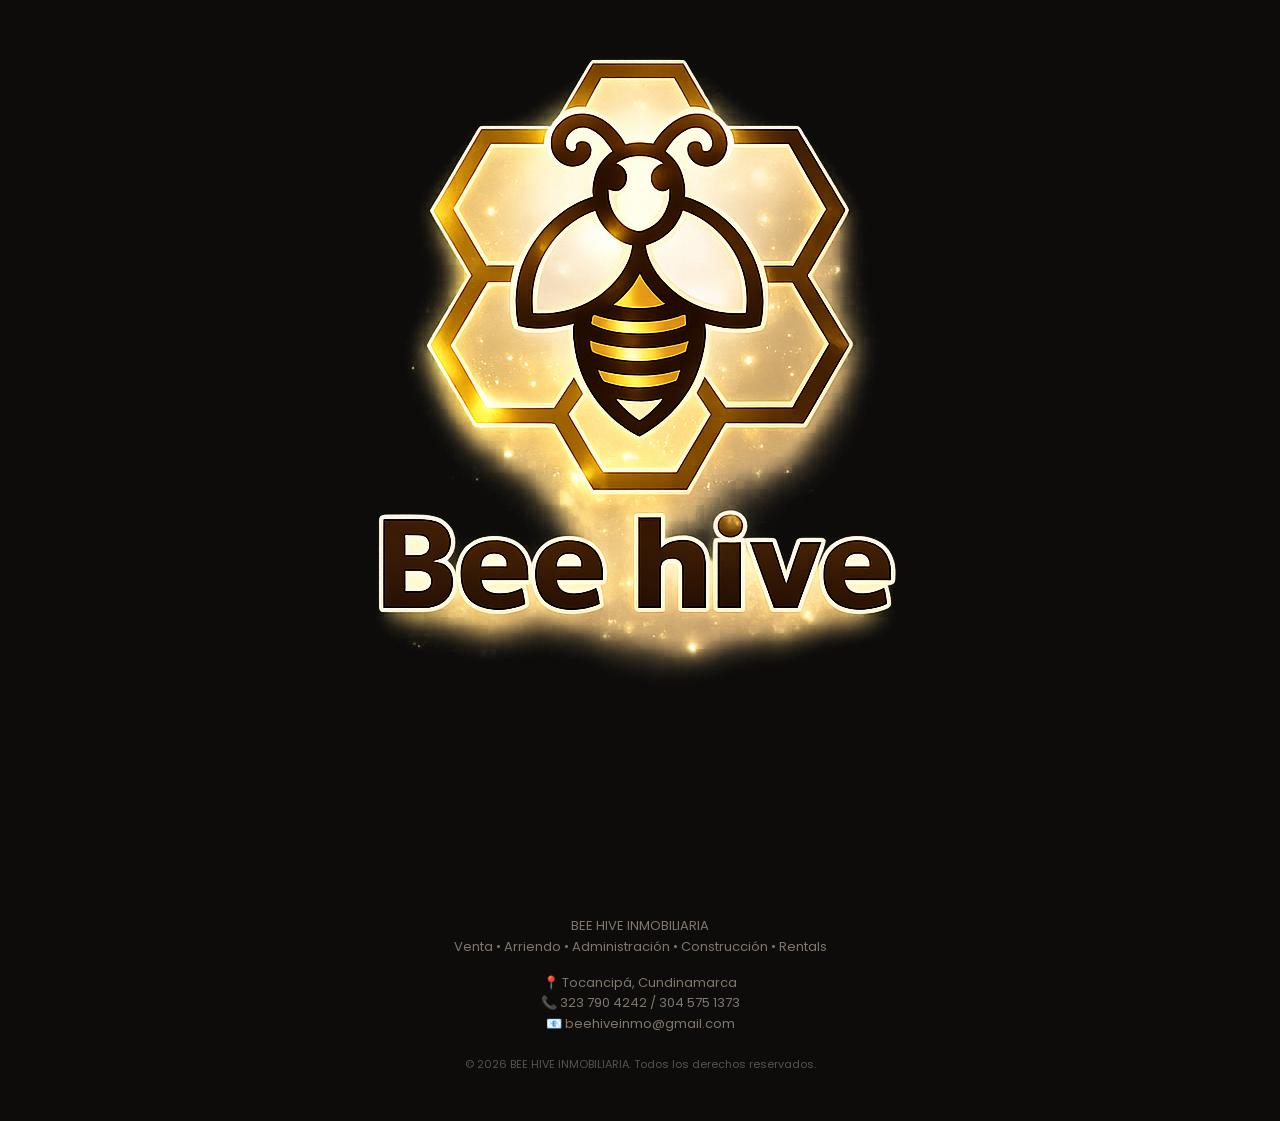
==== commit 36815823: "xf" ====
--- a/index.html
+++ b/index.html
@@ -778,11 +778,11 @@
         <div class="hero-buttons">
 
             <a
-<<<<<<< HEAD
-                href="https://api.whatsapp.com/send?phone=573237904242"
-=======
+
+                href="https://api.whatsapp.com/send?phone=573237900424"
+
                 href="https://wa.me/"
->>>>>>> e050d616eaa73cf900bbbddb96243b466d3b1414
+
                 target="_blank"
                 class="btn btn-primary">
 
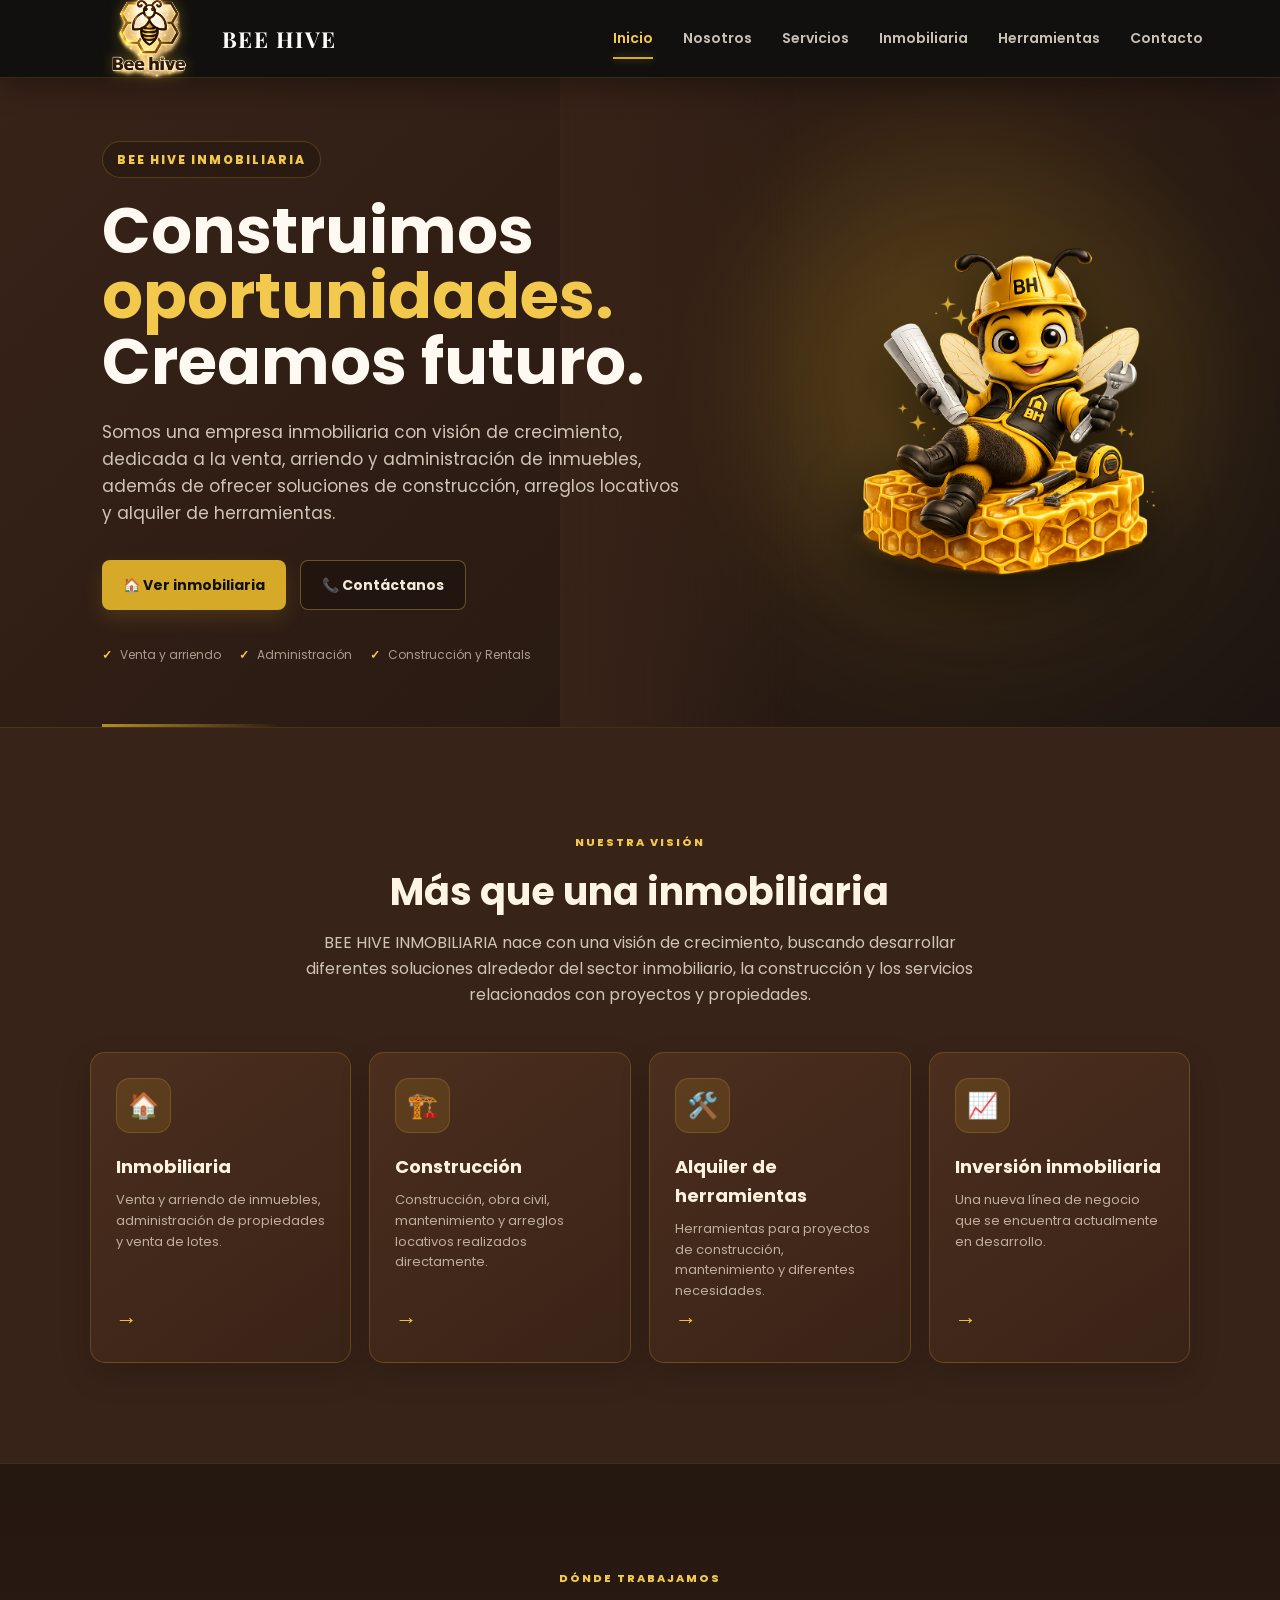
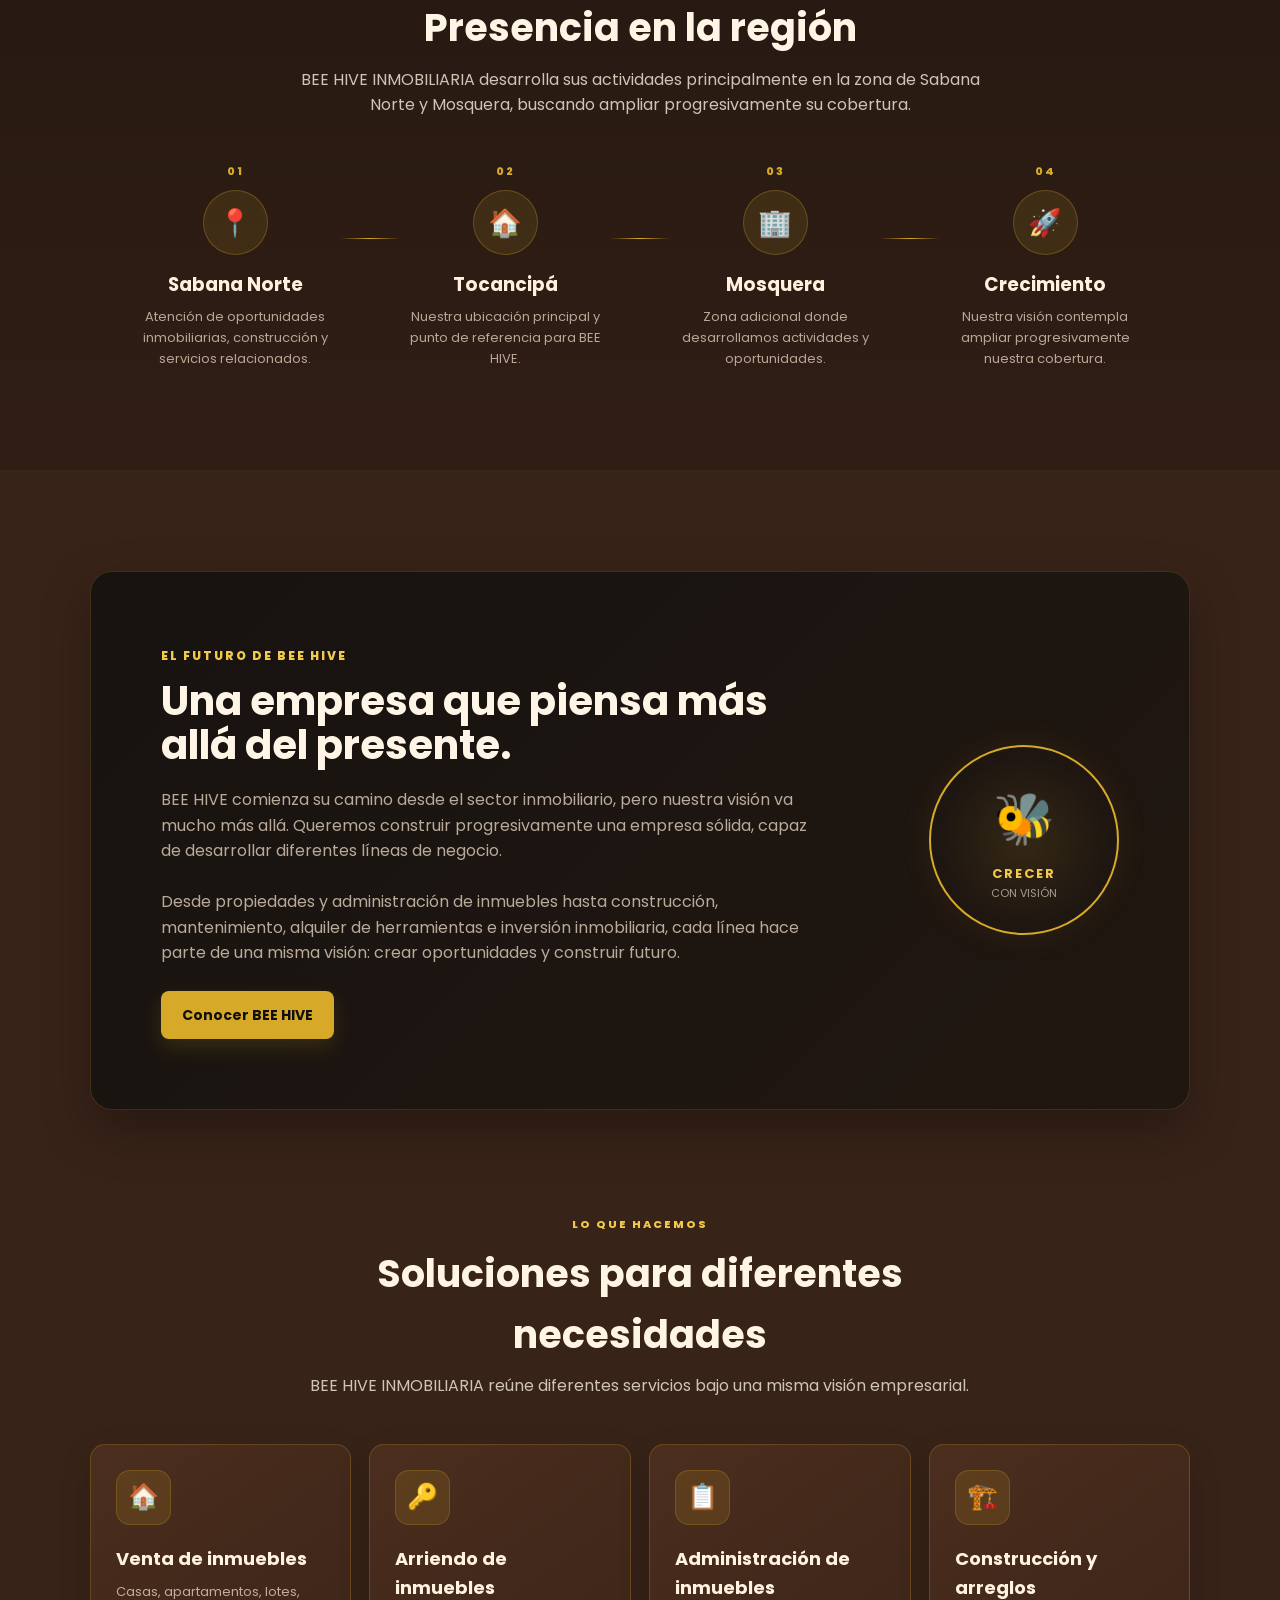
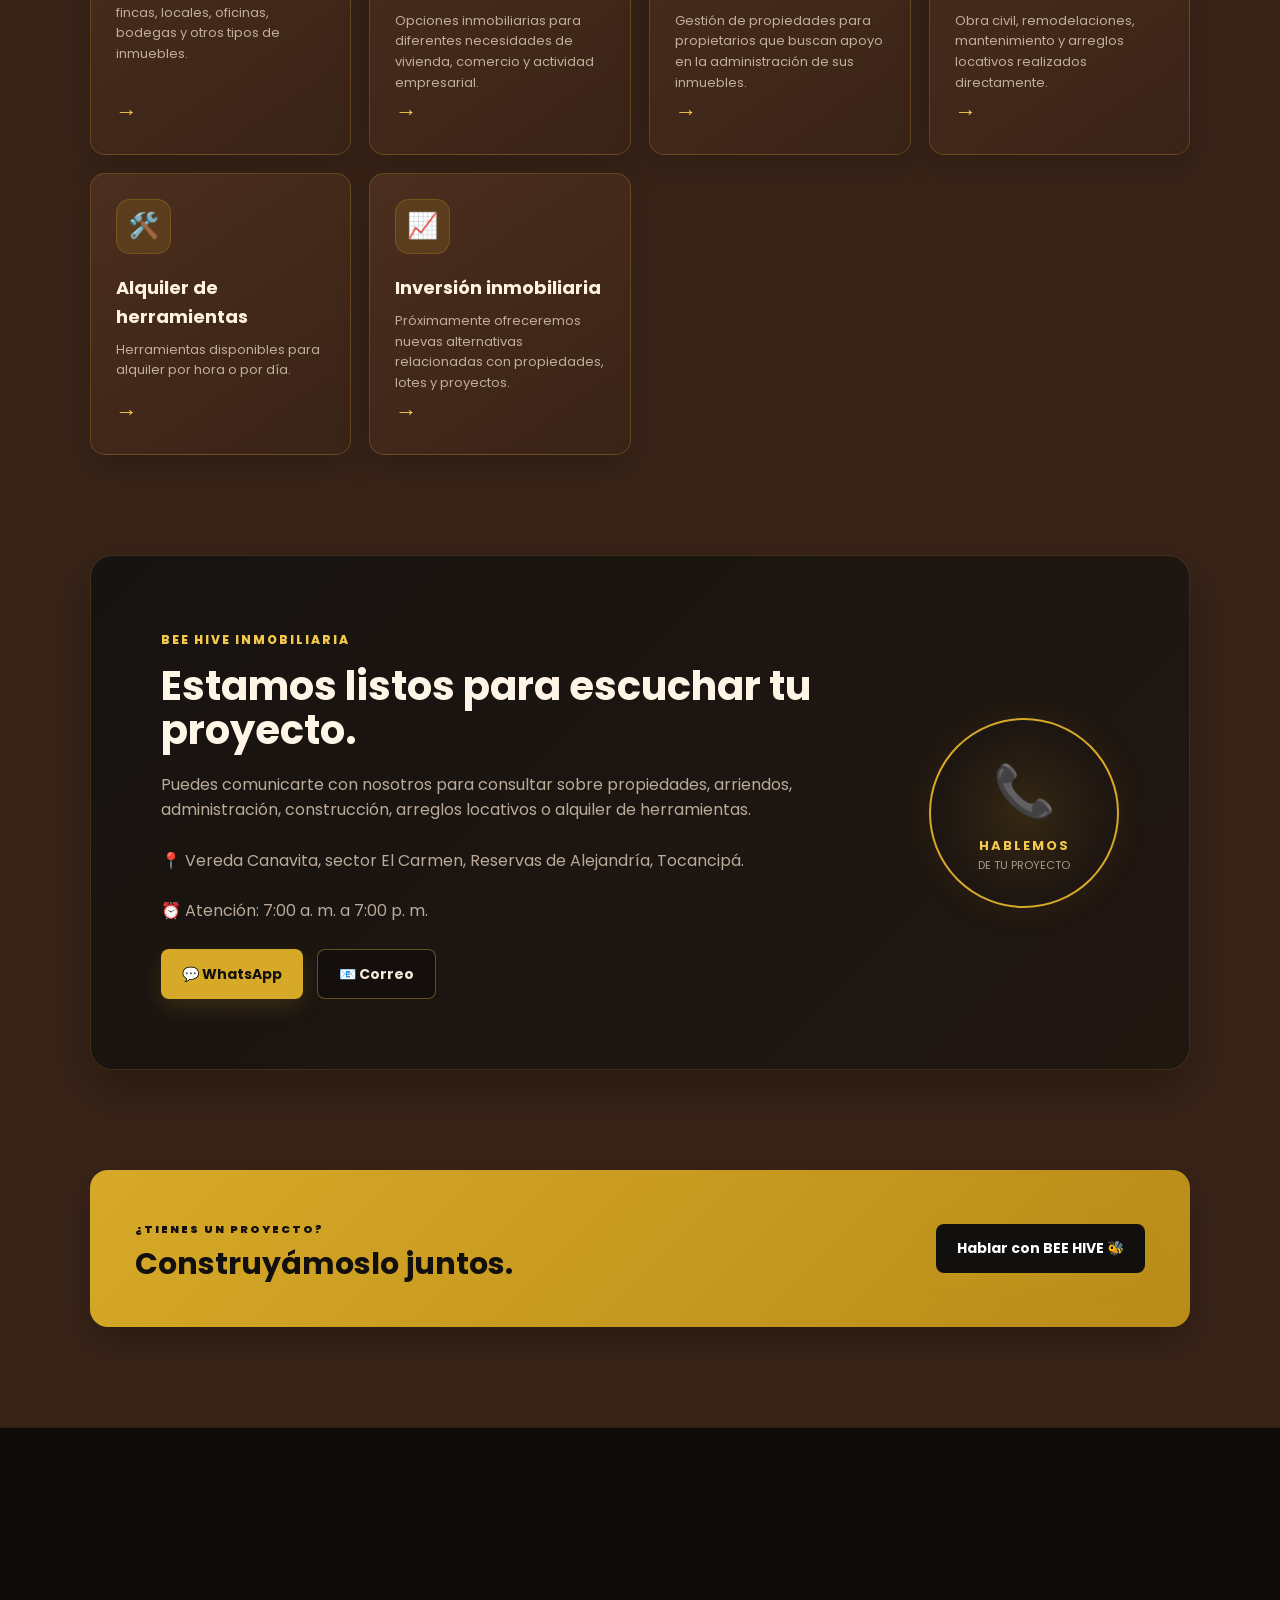
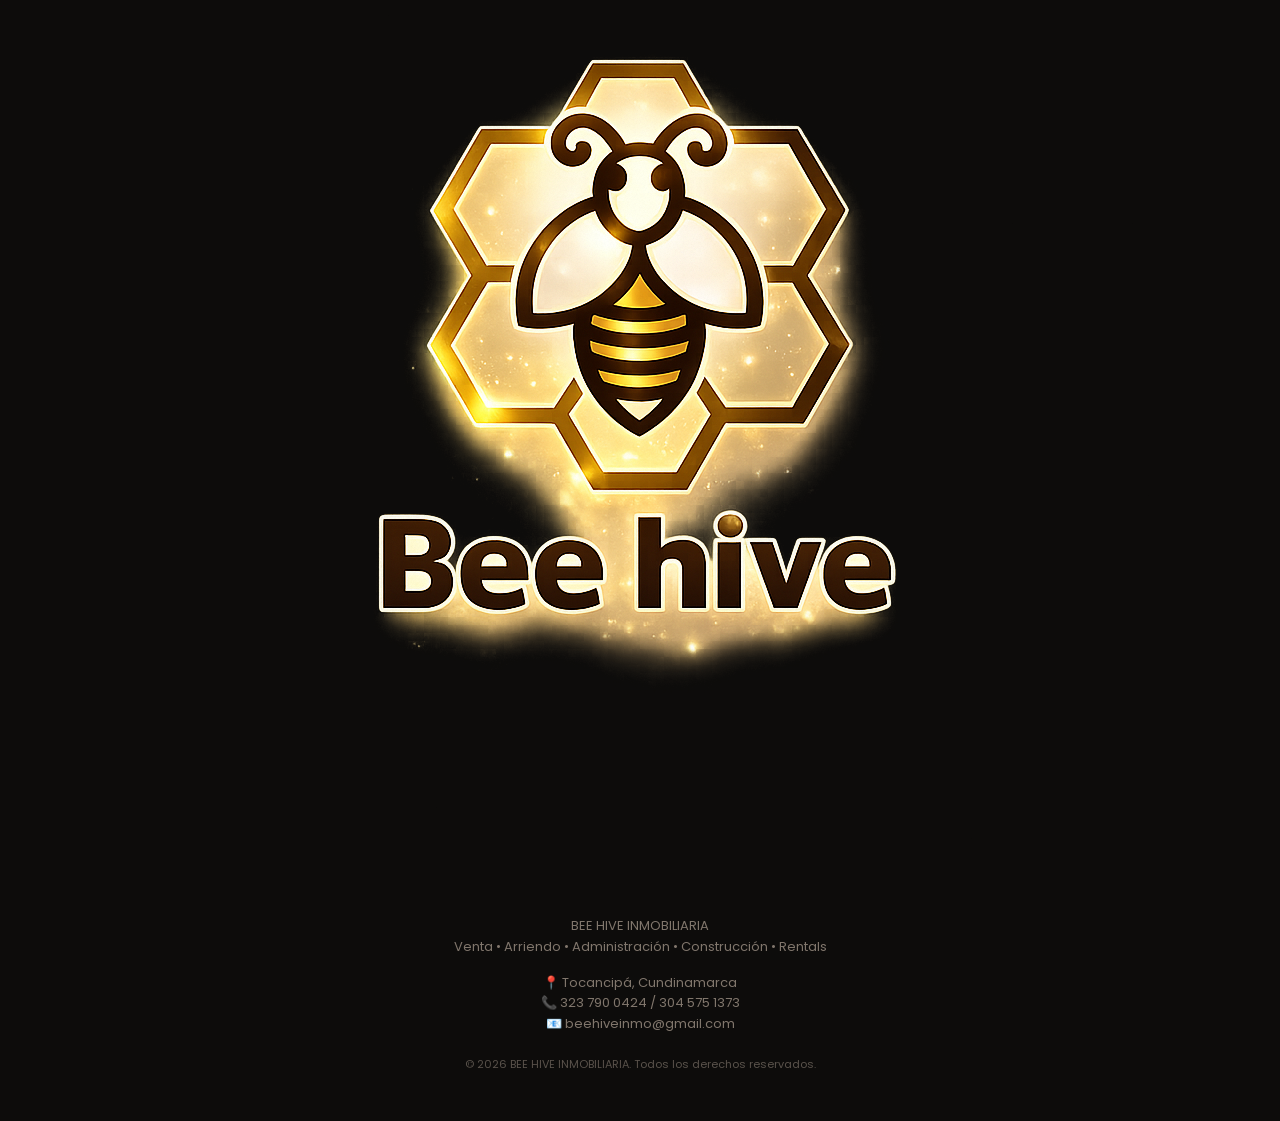
==== commit 1ec1e92d: "v.cc" ====
--- a/index.html
+++ b/index.html
@@ -888,7 +888,7 @@
     <p>
         📍 Tocancipá, Cundinamarca
         <br>
-        📞 323 790 4242 / 304 575 1373
+        📞 323 790 0424 / 304 575 1373
         <br>
         📧 beehiveinmo@gmail.com
     </p> 
